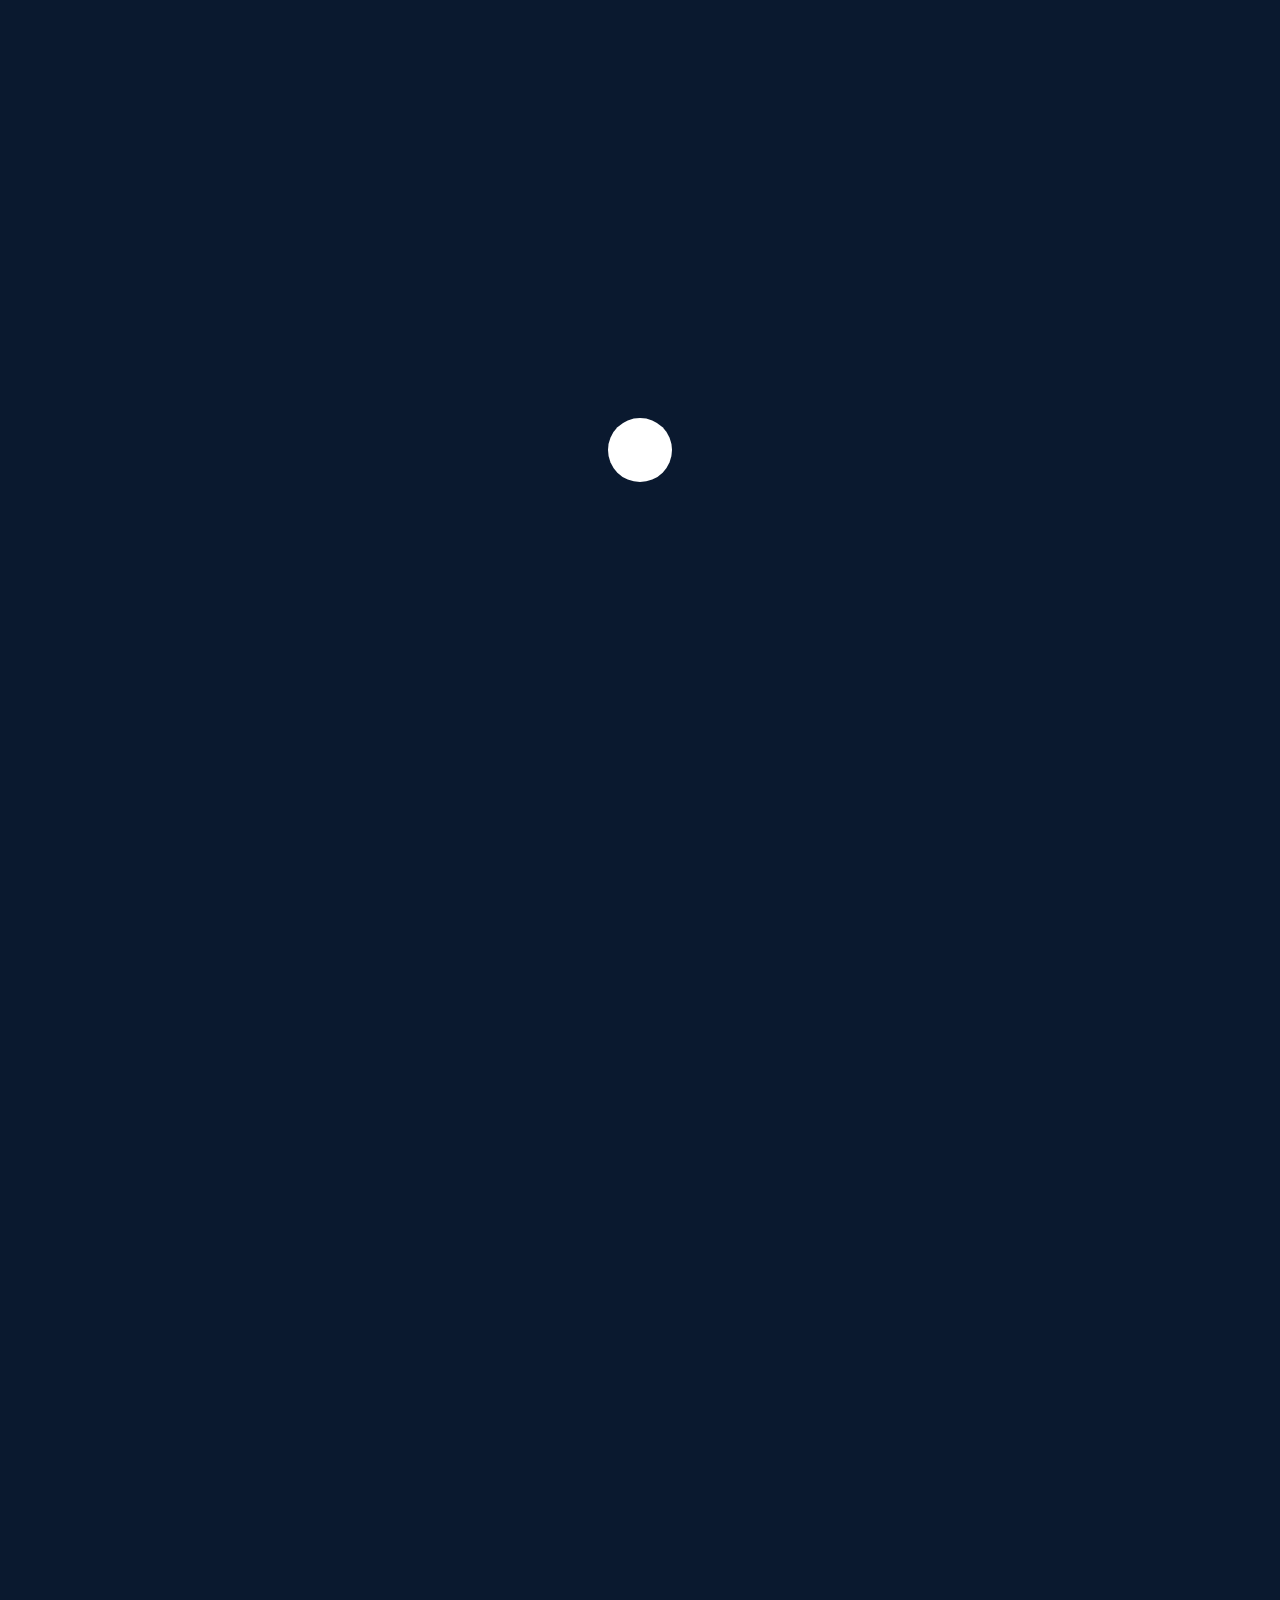
==== index.html @ 6cbd8636 "Update index.html" ====
<!DOCTYPE html>
<html class="no-js ss-preload" lang="en">
<head>

    <!--- basic page needs
    ================================================== -->
    <meta charset="utf-8">
    <title>Samuel Kalongo Portfolio</title>
    <meta name="description" content="">
    <meta name="author" content="">

    <!-- mobile specific metas
    ================================================== -->
    <meta name="viewport" content="width=device-width, initial-scale=1">

    <!-- CSS
    ================================================== -->
    <link rel="stylesheet" href="css/vendor.css">
    <link rel="stylesheet" href="css/styles.css">

    <!-- favicons
    ================================================== -->
    <link rel="apple-touch-icon" sizes="180x180" href="apple-touch-icon.png">
    <link rel="icon" type="image/png" sizes="32x32" href="favicon-32x32.png">
    <link rel="icon" type="image/png" sizes="16x16" href="favicon-16x16.png">
    <link rel="manifest" href="site.webmanifest">

</head>

<body id="top">


    <!-- # preloader
    ================================================== -->
    <div id="preloader">
        <div id="loader">
        </div>
    </div>


    <!-- # page wrap
    ================================================== -->
    <div class="s-pagewrap">

        <div class="circles">
            <span></span>
            <span></span>
            <span></span>
            <span></span>
            <span></span>
        </div>


        <!-- ## site header 
        ================================================== -->
        <header class="s-header">

            <div class="header-mobile">
                <span class="mobile-home-link"><a href="index.html">Samuel.K</a></span>
                <a class="mobile-menu-toggle" href="#0"><span>Menu</span></a>
            </div>

            <div class="row wide main-nav-wrap">
                <nav class="column lg-12 main-nav">
                    <ul>
                        <li><a href="index.html" class="home-link">Samuel.K</a></li>
                        <li class="current"><a href="#intro" class="smoothscroll">Intro</a></li>
                        <li><a href="#about" class="smoothscroll">About</a></li>
                        <li><a href="#works" class="smoothscroll">Projects</a></li>
                        <li><a href="#contact" class="smoothscroll">Conatct Me</a></li>
                    </ul>
                </nav>
            </div>

        </header> <!-- end s-header -->


        <!-- ## main content
        ==================================================- -->
        <main class="s-content">


            <!-- ### intro
            ================================================== -->
            <section id="intro" class="s-intro target-section">

                <div class="row intro-content wide">

                    <div class="column">
                        <div class="text-pretitle with-line">
                            Hello World
                        </div>

                        <h1 class="text-huge-title">
                            I am Samuel, <br>
                            a UI/UX designer <br>
                            & frontend <br> 
                            developer based <br>
                            in South Africa.
                        </h1>
                    </div>

                    <ul class="intro-social">
                        <li><a href="https://www.linkedin.com/in/samuel-kalongo-777623247/">Linkedin</a></li>
                        <li><a href="https://x.com/Wegendare">Twitter</a></li>
                        <li><a href="https://www.instagram.com/ssaint_llegend_/#">Instagram</a></li>
                        <li><a href="https://github.com/Sammy-Kaye">Github</a></li>
                    </ul>

                </div> <!-- end intro content -->

                <a href="#about" class="intro-scrolldown smoothscroll">
                    <svg width="24" height="24" viewBox="0 0 24 24" xmlns="http://www.w3.org/2000/svg" fill-rule="evenodd" clip-rule="evenodd"><path d="M11 21.883l-6.235-7.527-.765.644 7.521 9 7.479-9-.764-.645-6.236 7.529v-21.884h-1v21.883z"/></svg>
                </a>

            </section> <!-- end s-intro -->


            <!-- ### about
            ================================================== -->
            <section id="about" class="s-about target-section">


                <div class="row about-info wide" data-animate-block>

                    <div class="column lg-6 md-12 about-info__pic-block">
                        <img src="images/about-photo.jpg" 
                             srcset="images/about-photo.jpg 1x, images/about-photo@2x.jpg 2x" alt="" class="about-info__pic" data-animate-el>
                    </div>

                    <div class="column lg-6 md-12">
                        <div class="about-info__text" >

                            <h2 class="text-pretitle with-line" data-animate-el>
                                About Me
                            </h2>
                            <p class="attention-getter" data-animate-el>
                                Hi, I'm Samuel Kalongo, a passionate front-end web developer with a strong foundation in UI/UX design. I specialize in crafting clean, responsive, and visually engaging websites that deliver exceptional user experiences.
                                My journey in tech began with a deep curiosity about how users interact with digital platforms. This led me to study UI/UX design, where I honed my skills in user research and prototyping. Over the years, I've developed 
                                expertise in HTML, CSS, and JavaScript, enabling me to seamlessly translate designs into functional, interactive web experiences.

                            </p>
                            <a href="Samuel Kalongo CV.pdf" class="btn btn--medium u-fullwidth" download="Samuel Kalongo CV.pdf">Download CV</a>


                        </div>
                    </div>
                </div> <!-- about-info -->


                <div class="row about-expertise" data-animate-block>
                    <div class="column lg-12">

                        <h2 class="text-pretitle" data-animate-el>Expertise</h2>

                        <ul class="skills-list h1" data-animate-el>
                            <li>Frontend Web Development</li>
                            <li>UI/UX Design</li>
                            <li>E-Commerce</li>
                            <li>Prototyping</li>
                            <li>Problem-Solving</li>
                        </ul>
                        <p>I specialize in front-end development, crafting responsive and dynamic web interfaces using HTML, CSS and JavaScript. My UI/UX design expertise enables me to create intuitive user experiences through wireframing, prototyping, and usability testing.
                           My technical proficiencies extend to WordPress, API integration, and various front-end libraries, ensuring optimal site performance. I've developed comprehensive e-commerce solutions featuring product filtering, shopping carts, and secure checkout systems, while leveraging digital marketing strategies to enhance user engagement.
                           With strong problem-solving skills, I thrive in collaborative environments, working effectively with designers, developers, and stakeholders to transform concepts into exceptional digital experiences.</p>

                    </div>
                </div> <!-- end about-expertise -->


                <div class="row about-timelines" data-animate-block>

                    <div class="column lg-6 tab-12">

                        <h2 class="text-pretitle" data-animate-el>
                            Education
                        </h2>

                        <div class="timeline" data-animate-el>

                            <div class="timeline__block">
                                <div class="timeline__bullet"></div>
                                <div class="timeline__header">
                                    <h4 class="timeline__title">FET Certificate: Systems Development
                                        SAQA ID: 78965 NQF Level 4</h3>
                                    <h5 class="timeline__meta">CTU Training Solutions</h5>
                                    <p class="timeline__timeframe">July 2022 - June 2023 </p>
                                </div>
                                <div class="timeline__desc">
                                    <p>Provides foundational knowledge in software development, including programming, database management, and system analysis. Equips learners with essential skills for building and maintaining IT systems.</p>
                                </div>
                            </div>
    
                            <div class="timeline__block">
                                <div class="timeline__bullet"></div>
                                <div class="timeline__header">
                                    <h4 class="timeline__title">National Certificate: IT Systems Development
                                        SAQA ID 48872, NQF 5</h4>
                                    <h5 class="timeline__meta">CTU Training Solutions</h5>
                                    <p class="timeline__timeframe">January 2024 - December 2024</p>
                                </div>
                                <div class="timeline__desc">
                                    <p>Covers advanced concepts in software development, including programming, database design, system analysis, and application development. Prepares learners for professional roles in IT system design and implementation.</p>
                                </div>
                            </div>
    
                        </div> <!-- end timeline -->

                    </div> <!-- end column -->

                    <div class="column lg-6 tab-12">

                        

                        <div class="timeline" data-animate-el>

                            <div class="timeline__block">
                                <div class="timeline__bullet"></div>
                                <div class="timeline__header">
                                    <h4 class="timeline__title">Meta Certified Digital Marketing Associate</h3>
                                    <h5 class="timeline__meta">Meta</h5>
                                    <p class="timeline__timeframe">November 2024</p>
                                </div>
                                <div class="timeline__desc">
                                    <p>Demonstrates proficiency in core digital marketing concepts, including ad creation, campaign management, audience targeting, and performance analytics within Meta’s advertising ecosystem.</p>
                                </div>
                            </div>
    
                            <div class="timeline__block">
                                <div class="timeline__bullet"></div>
                                <div class="timeline__header">
                                    <h4 class="timeline__title">The Complete Full-Stack Web Development Bootcamp</h4>
                                    <h5 class="timeline__meta">Udemy</h5>
                                    <p class="timeline__timeframe">2025-Present</p>
                                </div>
                                <div class="timeline__desc">
                                    <p>Covers front-end and back-end development, including HTML, CSS, JavaScript, Node.js, React, MongoDB, and APIs. Focuses on building dynamic, responsive web applications with real-world projects.</p>
                                </div>
                            </div>
    
                        </div> <!-- end timeline -->
                        
                    </div> <!-- end column -->


                </div> <!-- end about-timelines -->

            </section> <!-- end s-about -->

            <!-- ### SkillSet
             ==================================================-->
             <section class="s-skillset" id="skillset">
                <div class="container">
                    <div class="row">
                        <div class="column lg-12 tab-12">
                            <h2 class="s-skillset__title">Skill Sets</h2>
                            <p class="s-skillset__description">A list of skills I have acquired
                            <ul class="skill-bars">
                                <li>
                                <div class="progress percent90"><span>90%</span></div>
                                <strong>HTML</strong>
                                </li>
                                <li>
                                <div class="progress percent85"><span>85%</span></div>
                                <strong>CSS</strong>
                                </li>
                                <li>
                                <div class="progress percent70"><span>70%</span></div>
                                <strong>Javascript</strong>
                                </li>
                                <li>
                                <div class="progress percent70"><span>70%</span></div>
                                <strong>PHP</strong>
                                </li>
                                <li>
                                <div class="progress percent65"><span>65%</span></div>
                                <strong>Figma</strong>
                                </li>
                                
                            </ul>

                        </div>
                    </div>
                </div>
             </section>


            <!-- ### works
            ================================================== -->
            <section id="works" class="s-works target-section">


                <div class="row works-portfolio">

                    <div class="column lg-12" data-animate-block>

                        <h2 class="text-pretitle" data-animate-el>
                            Recent Works
                        </h2>
                        <p class="h1" data-animate-el>
                            Here are some of my projects I have done. Feel free to check them out.
                        </p>
    
                        <ul class="folio-list row block-lg-one-half block-stack-on-1000">

                            <li class="folio-list__item column" data-animate-el>
                                <a class="folio-list__item-link" href="#modal-01">
                                    <div class="folio-list__item-pic">
                                        <img src="images/portfolio/Heckers.jpg"
                                             srcset="images/portfolio/Heckers.jpg, images/portfolio/Heckers@2x.jpg"  alt="">
                                    </div>
                                    
                                    <div class="folio-list__item-text">
                                        <div class="folio-list__item-cat">
                                            Simple E-commerce website
                                        </div>
                                        <div class="folio-list__item-title">
                                            Heckers Garden.
                                        </div>
                                    </div>
                                </a>
                                <a class="folio-list__proj-link" href="#" title="project link">
                                    <svg width="15" height="15" viewBox="0 0 15 15" fill="none" xmlns="http://www.w3.org/2000/svg"><path d="M8.14645 3.14645C8.34171 2.95118 8.65829 2.95118 8.85355 3.14645L12.8536 7.14645C13.0488 7.34171 13.0488 7.65829 12.8536 7.85355L8.85355 11.8536C8.65829 12.0488 8.34171 12.0488 8.14645 11.8536C7.95118 11.6583 7.95118 11.3417 8.14645 11.1464L11.2929 8H2.5C2.22386 8 2 7.77614 2 7.5C2 7.22386 2.22386 7 2.5 7H11.2929L8.14645 3.85355C7.95118 3.65829 7.95118 3.34171 8.14645 3.14645Z" fill="currentColor" fill-rule="evenodd" clip-rule="evenodd"></path></svg>
                                </a>
                            </li> <!--end folio-list__item -->

                            <li class="folio-list__item column" data-animate-el>
                                <a class="folio-list__item-link" href="#modal-02">
                                    <div class="folio-list__item-pic">
                                        <img src="images/portfolio/Diablo.jpg" 
                                             srcset="images/portfolio/Diablo.jpg 1x, images/portfolio/Diablo.jpg" alt="">
                                    </div>
                                    
                                    <div class="folio-list__item-text">
                                        <div class="folio-list__item-cat">
                                            Custom Theme Static Website
                                        </div>
                                        <div class="folio-list__item-title">
                                            Diablo IV
                                        </div>
                                    </div>
                                </a>
                                <a class="folio-list__proj-link" href="#" title="project link">
                                    <svg width="15" height="15" viewBox="0 0 15 15" fill="none" xmlns="http://www.w3.org/2000/svg"><path d="M8.14645 3.14645C8.34171 2.95118 8.65829 2.95118 8.85355 3.14645L12.8536 7.14645C13.0488 7.34171 13.0488 7.65829 12.8536 7.85355L8.85355 11.8536C8.65829 12.0488 8.34171 12.0488 8.14645 11.8536C7.95118 11.6583 7.95118 11.3417 8.14645 11.1464L11.2929 8H2.5C2.22386 8 2 7.77614 2 7.5C2 7.22386 2.22386 7 2.5 7H11.2929L8.14645 3.85355C7.95118 3.65829 7.95118 3.34171 8.14645 3.14645Z" fill="currentColor" fill-rule="evenodd" clip-rule="evenodd"></path></svg>
                                </a>
                            </li> <!--end folio-list__item -->

                            <li class="folio-list__item column" data-animate-el>
                                <a class="folio-list__item-link" href="#modal-03">
                                    <div class="folio-list__item-pic">
                                        <img src="images/portfolio/weather.jpg" 
                                             srcset="images/portfolio/weather.jpg 1x, images/portfolio/weather@2x.jpg 2x" alt="">
                                    </div>
                                    
                                    <div class="folio-list__item-text">
                                        <div class="folio-list__item-cat">
                                            Weather Website
                                        </div>
                                        <div class="folio-list__item-title">
                                            WeatherVista.
                                        </div>
                                    </div>
                                </a>
                                <a class="folio-list__proj-link" href="#" title="project link">
                                    <svg width="15" height="15" viewBox="0 0 15 15" fill="none" xmlns="http://www.w3.org/2000/svg"><path d="M8.14645 3.14645C8.34171 2.95118 8.65829 2.95118 8.85355 3.14645L12.8536 7.14645C13.0488 7.34171 13.0488 7.65829 12.8536 7.85355L8.85355 11.8536C8.65829 12.0488 8.34171 12.0488 8.14645 11.8536C7.95118 11.6583 7.95118 11.3417 8.14645 11.1464L11.2929 8H2.5C2.22386 8 2 7.77614 2 7.5C2 7.22386 2.22386 7 2.5 7H11.2929L8.14645 3.85355C7.95118 3.65829 7.95118 3.34171 8.14645 3.14645Z" fill="currentColor" fill-rule="evenodd" clip-rule="evenodd"></path></svg>
                                </a>
                            </li> <!--end folio-list__item -->

                            <li class="folio-list__item column" data-animate-el>
                                <a class="folio-list__item-link" href="#modal-04">
                                    <div class="folio-list__item-pic">
                                        <img src="images/portfolio/2048.jpg"
                                             srcset="images/portfolio/2048.jpg 1x, images/portfolio/2048@2x.jpg 2x" alt="">
                                    </div>
                                    
                                    <div class="folio-list__item-text">
                                        <div class="folio-list__item-cat">
                                            2048 game website
                                        </div>
                                        <div class="folio-list__item-title">
                                            2048 Game 
                                        </div>
                                    </div>
                                </a>
                                <a class="folio-list__proj-link" href="#" title="project link">
                                    <svg width="15" height="15" viewBox="0 0 15 15" fill="none" xmlns="http://www.w3.org/2000/svg"><path d="M8.14645 3.14645C8.34171 2.95118 8.65829 2.95118 8.85355 3.14645L12.8536 7.14645C13.0488 7.34171 13.0488 7.65829 12.8536 7.85355L8.85355 11.8536C8.65829 12.0488 8.34171 12.0488 8.14645 11.8536C7.95118 11.6583 7.95118 11.3417 8.14645 11.1464L11.2929 8H2.5C2.22386 8 2 7.77614 2 7.5C2 7.22386 2.22386 7 2.5 7H11.2929L8.14645 3.85355C7.95118 3.65829 7.95118 3.34171 8.14645 3.14645Z" fill="currentColor" fill-rule="evenodd" clip-rule="evenodd"></path></svg>
                                </a>
                            </li> <!--end folio-list__item -->

                            <li class="folio-list__item column" data-animate-el>
                                <a class="folio-list__item-link" href="#modal-05">
                                    <div class="folio-list__item-pic">
                                        <img src= "images/portfolio/underconstruction.png"
                                             srcset="images/portfolio/underconstruction.png 1x, images/portfolio/underconstruction@2x.png 2x" alt="">
                                    </div>
                                    
                                    <div class="folio-list__item-text">
                                        <div class="folio-list__item-cat">
                                            Project Under Construction
                                        </div>
                                        <div class="folio-list__item-title">
                                            Coming Soon.
                                        </div>
                                    </div>
                                </a>
                                <a class="folio-list__proj-link" href="#" title="project link">
                                    <svg width="15" height="15" viewBox="0 0 15 15" fill="none" xmlns="http://www.w3.org/2000/svg"><path d="M8.14645 3.14645C8.34171 2.95118 8.65829 2.95118 8.85355 3.14645L12.8536 7.14645C13.0488 7.34171 13.0488 7.65829 12.8536 7.85355L8.85355 11.8536C8.65829 12.0488 8.34171 12.0488 8.14645 11.8536C7.95118 11.6583 7.95118 11.3417 8.14645 11.1464L11.2929 8H2.5C2.22386 8 2 7.77614 2 7.5C2 7.22386 2.22386 7 2.5 7H11.2929L8.14645 3.85355C7.95118 3.65829 7.95118 3.34171 8.14645 3.14645Z" fill="currentColor" fill-rule="evenodd" clip-rule="evenodd"></path></svg>
                                </a>
                            </li> <!--end folio-list__item -->

                            <li class="folio-list__item column" data-animate-el>
                                <a class="folio-list__item-link" href="#modal-06">
                                    <div class="folio-list__item-pic">
                                        <img src="images/portfolio/underconstruction.png" 
                                             srcset="images/portfolio/underconstruction.png 1x, images/portfolio/underconstruction@2x.png 2x" alt="">
                                    </div>
                                    
                                    <div class="folio-list__item-text">
                                        <div class="folio-list__item-cat">
                                            Project Under Construction
                                        </div>
                                        <div class="folio-list__item-title">
                                            Coming Soon.
                                        </div>
                                    </div>
                                </a>
                                <a class="folio-list__proj-link" href="#" title="project link">
                                    <svg width="15" height="15" viewBox="0 0 15 15" fill="none" xmlns="http://www.w3.org/2000/svg"><path d="M8.14645 3.14645C8.34171 2.95118 8.65829 2.95118 8.85355 3.14645L12.8536 7.14645C13.0488 7.34171 13.0488 7.65829 12.8536 7.85355L8.85355 11.8536C8.65829 12.0488 8.34171 12.0488 8.14645 11.8536C7.95118 11.6583 7.95118 11.3417 8.14645 11.1464L11.2929 8H2.5C2.22386 8 2 7.77614 2 7.5C2 7.22386 2.22386 7 2.5 7H11.2929L8.14645 3.85355C7.95118 3.65829 7.95118 3.34171 8.14645 3.14645Z" fill="currentColor" fill-rule="evenodd" clip-rule="evenodd"></path></svg>
                                </a>
                            </li> <!--end folio-list__item -->

                        </ul> <!-- end folio-list -->

                    </div> <!-- end column -->


                    <!-- Modal popups
                    -------------------------------------------- -->
                    <div id="modal-01" hidden>
                        <div class="modal-popup">
                            <img src="images/portfolio/Heckers.jpg" alt="">
                
                            <div class="modal-popup__desc">
                                <h5>E-commerce Website (Work in Progess...)</h5>
                                <p>Built e-commerce websites using PHP and sql, customizing themes to meet client requirements. Implemented product filtering, search function, shopping cart functionality, and payment processing.</p>
                                <ul class="modal-popup__cat">
                                <li>PHP, HTML, CSS, JavaScript, SQL, Responsive Design</li>
                                </ul>
                            </div>

                            <a href="http://demolive.wuaze.com/index.php?i=1" class="modal-popup__details">Project link</a>              
                        </div>
                    </div> <!-- end modal -->

                    <div id="modal-02" hidden>
                        <div class="modal-popup">
                            <img src="images/portfolio/Diablo.jpg" alt="">
                
                            <div class="modal-popup__desc">
                                <h5>Custom Theme Static Website</h5>
                                <p>Designed and developed custom themed static site based on Diablo VI with responsive layouts, optimized for performance and SEO best practices.</p>
                                <ul class="modal-popup__cat">
                                    <li>PHP, HTML, CSS, JavaScript, Responsive Design</li>
                                </ul>
                            </div>
                
                            <a href="https://sammy-kaye.github.io/DiabloStyle.io/" class="modal-popup__details">Project link</a>
                        </div>
                    </div> <!-- end modal -->

                    <div id="modal-03" hidden>
                        <div class="modal-popup">
                            <img src="images/portfolio/gallery/weather.jpg" alt="">
                
                            <div class="modal-popup__desc">
                                <h5>WeatherVista</h5>
                                <p>A weather website that displays current weather conditions and forecasts using OpenWeatherMap API.</p>
                                <ul class="modal-popup__cat">
                                    <li>HTML, CSS, JavaScript, API Calls, Responsive Design</li>
                                </ul>
                            </div>
                
                            <a href="https://sammy-kaye.github.io/WeatherVista.io/" class="modal-popup__details">Project link</a>
                        </div>
                    </div> <!-- end modal -->

                    <div id="modal-04" hidden>
                        <div class="modal-popup">
                            <img src="images/portfolio/2048.png" alt="">
                
                            <div class="modal-popup__desc">
                                <h5>2048 Game</h5>
                                <p>Developed a 2048 game using HTML, CSS, and JavaScript, PHP and SQL for score keeping and game logic.</p>
                                <ul class="modal-popup__cat">
                                    <li>HTML, CSS, JavaScript, PHP, SQL</li>
                                </ul>
                            </div>
                
                            <a href="http://www.2048-game.infinityfreeapp.com/index.php" class="modal-popup__details">Project link</a>
                        </div>
                    </div> <!-- end modal -->

                    <div id="modal-05" hidden>
                        <div class="modal-popup">

                            <img src="images/portfolio/underconstruction.png" alt="">
                
                            <div class="modal-popup__desc">
                                <h5>Project Under Construction</h5>
                                <p>Project is currently under construction and will be available soon.</p>
                                <ul class="modal-popup__cat">
                                    <li>Illustration</li>
                                </ul>
                            </div>
                
                            <a href="#" class="modal-popup__details">Project link</a>
                        </div>
                    </div> <!-- end modal -->

                    <div id="modal-06" hidden>
                        <div class="modal-popup">
                            <img src="images/portfolio/underconstruction.png" alt="">
                
                            <div class="modal-popup__desc">
                                <h5>Project Under Construction</h5>
                                <p>Project is currently under construction and will be available soon.</p>
                                <ul class="modal-popup__cat">
                                    <li>Branding</li>
                                    <li>Product Design</li>
                                </ul>
                            </div>
                
                            <a href="#" class="modal-popup__details">Project link</a>
                        </div>
                    </div> <!-- end modal -->

                </div> <!-- end works-portfolio -->


                <div class="row testimonials">
                    <div class="column lg-12" data-animate-block>
        
                        <div class="swiper-container testimonial-slider" data-animate-el>
        
                            <div class="swiper-wrapper">

                                <div class="testimonial-slider__slide swiper-slide">
                                    <div class="testimonial-slider__author">
                                        <img src="images/avatars/user-02.jpg" alt="Author image" class="testimonial-slider__avatar">
                                        <cite class="testimonial-slider__cite">
                                            <strong>Frank Chimero</strong>
                                            <span>Designer</span>
                                        </cite>
                                    </div>
                                    <p>
                                        "People ignore design that ignores people."
                                    </p>
                                </div> <!-- end testimonial-slider__slide -->
                
                                <div class="testimonial-slider__slide swiper-slide">
                                    <div class="testimonial-slider__author">
                                        <img src="images/avatars/user-03.jpg" alt="Author image" class="testimonial-slider__avatar">
                                        <cite class="testimonial-slider__cite">
                                            <strong>Dr. Christopher Dayagdag</strong>
                                            <span>CEO of Marketlink Web Solutions</span>
                                        </cite>
                                    </div>
                                    <p>
                                        "To become successful online, you only need to remember the following : Good Heart + Passion + Web Design + SEO + Digital Marketing + Dedication + Positiveness + Patience = Success"
                                    </p>
                                </div> <!-- end testimonial-slider__slide -->
                
                                <div class="testimonial-slider__slide swiper-slide">
                                    <div class="testimonial-slider__author">
                                        <img src="images/avatars/user-01.jpg" alt="Author image" class="testimonial-slider__avatar">
                                        <cite class="testimonial-slider__cite">
                                            <strong>Marc Andreessen</strong>
                                            <span>General partner of Andreessen Horowitz
                                            </span>
                                        </cite>
                                    </div>
                                    <p>
                                        "People tend to think of the web as a way to get information or perhaps as a place to carry out ecommerce. But really, the web is about accessing applications. Think of each website as an application, and every single click, every single interaction with that site, is an opportunity to be on the very latest version of that application."
                                    </p>
                                </div> <!-- end testimonial-slider__slide -->
        
                                <div class="testimonial-slider__slide swiper-slide">
                                    <div class="testimonial-slider__author">
                                        <img src="images/avatars/user-06.jpg" alt="Author image" class="testimonial-slider__avatar">
                                        <cite class="testimonial-slider__cite">
                                            <strong>Steve Krug</strong>
                                            <span>Usability/UX consultant Steve Krug</span>
                                        </cite>
                                    </div>
                                    <p>
                                        "If there’s one thing you learn by working on a lot of different Web sites, it’s that almost any design idea–no matter how appallingly bad–can be made usable in the right circumstances, with enough effort."
                                    </p>
                                </div> <!-- end testimonial-slider__slide -->
            
                            </div> <!-- end swiper-wrapper -->
        
                            <div class="swiper-pagination"></div>
        
                        </div> <!-- end swiper-container -->
        
                    </div> <!-- end column -->
                </div> <!-- end row testimonials -->

            </section> <!-- end s-works -->


            <!-- ### contact
            ================================================== -->
            <section id="contact" class="s-contact target-section">

                <div class="row contact-top">
                    <div class="column lg-12">
                        <h2 class="text-pretitle">
                            Get In Touch
                        </h2>

                        <p class="h1">
                            I love to hear from you.
                            Whether you have a question or just 
                            want to chat about design, tech feel free to massage me
                        </p>
                    </div>
                </div> <!-- end contact-top -->

                <div class="row contact-bottom">
                    <div class="column lg-3 md-5 tab-6 stack-on-550 contact-block">
                        <h3 class="text-pretitle">Reach me at</h3>
                        <p class="contact-links">
                            <a href="mailto:samuelkaye92@gmail.com" class="mailtoui">samuelkaye92@gmail.com</a> <br>
                            <a href="tel:+27760486293">+27 76 048 6293</a>
                        </p>
                    </div>
                    <div class="column lg-4 md-5 tab-6 stack-on-550 contact-block">
                        <h3 class="text-pretitle">Social</h3>
                        <ul class="contact-social">
                            <li><a href="https://github.com/Sammy-Kaye">Github</a></li>
                            <li><a href="https://www.linkedin.com/in/samuel-kalongo-777623247/">LinkedIn</a></li>
                            <li><a href="https://x.com/Wegendare">Twitter</a></li>
                            <li><a href="https://www.instagram.com/ssaint_llegend_/#">Instagram</a></li>
                        </ul>
                    </div>
                    <div class="column lg-4 md-12 contact-block">
                        <a href="mailto:samuelkaye92@gmail.com" class="mailtoui btn btn--medium u-fullwidth contact-btn">Say Hello.</a>
                    </div>
                </div> <!-- end contact-bottom -->

            </section> <!-- end contact -->

        </main> <!-- end s-content -->


        <!-- ## footer
        ================================================== -->
        <footer class="s-footer">

            <div class="row">
                <div class="column ss-copyright">
                    <span>© Copyright Samuel.Kalongo 2024</span> 
                
                </div>

                <div class="ss-go-top">
                    <a class="smoothscroll" title="Back to Top" href="#top">
                        <svg xmlns="http://www.w3.org/2000/svg" viewBox="0 0 24 24" fill-rule="evenodd" clip-rule="evenodd"><path d="M11 2.206l-6.235 7.528-.765-.645 7.521-9 7.479 9-.764.646-6.236-7.53v21.884h-1v-21.883z"/></svg>
                    </a>
                </div>
            </div>

        </footer> <!-- end s-footer -->

    </div> <!-- end -s-pagewrap -->


    <!-- Java Script
    ================================================== -->
    <script src="js/plugins.js"></script>
    <script src="js/main.js"></script>

</body>
</html>
---- css/vendor.css ----
code[class*="language-"],
pre[class*="language-"] {
    color           : #ccc;
    background      : none;
    font-family     : var(--font-mono);
    font-size       : calc(var(--text-size) * 0.9444);
    text-align      : left;
    white-space     : pre;
    word-spacing    : normal;
    word-break      : normal;
    word-wrap       : normal;
    line-height     : var(--vspace-1);
    -moz-tab-size   : 4;
    -o-tab-size     : 4;
    tab-size        : 4;
    -webkit-hyphens : none;
    -moz-hyphens    : none;
    -ms-hyphens     : none;
    hyphens         : none;
}

/* Code blocks */

pre[class*="language-"] {
    padding  : var(--vspace-0_5) 0 var(--vspace-1);
    margin   : 0;
    overflow : auto;
}

:not(pre)>code[class*="language-"],
pre[class*="language-"] {
    background : #2d2d2d;
}

/* Inline code */

:not(pre)>code[class*="language-"] {
    padding     : .1em;
    white-space : normal;
}

.token.comment,
.token.block-comment,
.token.prolog,
.token.doctype,
.token.cdata {
    color : #999;
}

.token.punctuation {
    color : #ccc;
}

.token.tag,
.token.attr-name,
.token.namespace,
.token.deleted {
    color : #e2777a;
}

.token.function-name {
    color : #6196cc;
}

.token.boolean,
.token.number,
.token.function {
    color : #f08d49;
}

.token.property,
.token.class-name,
.token.constant,
.token.symbol {
    color : #f8c555;
}

.token.selector,
.token.important,
.token.atrule,
.token.keyword,
.token.builtin {
    color : #cc99cd;
}

.token.string,
.token.char,
.token.attr-value,
.token.regex,
.token.variable {
    color : #7ec699;
}

.token.operator,
.token.entity,
.token.url {
    color : #67cdcc;
}

.token.important,
.token.bold {
    font-weight : bold;
}

.token.italic {
    font-style : italic;
}

.token.entity {
    cursor : help;
}

.token.inserted {
    color : green;
}



/* ===================================================================
 * # Swiper 6.4.5
 *   Most modern mobile touch slider and framework with hardware accelerated transitions
 *   https://swiperjs.com
 *
 *   Copyright 2014-2020 Vladimir Kharlampidi
 *
 *   Released under the MIT License
 *
 *   Released on: December 18, 2020
 * ------------------------------------------------------------------- */

@font-face {
    font-family : "swiper-icons";
    src         : url("data:application/font-woff;charset=utf-8;base64, [base64]//wADZ2x5ZgAAAywAAADMAAAD2MHtryVoZWFkAAABbAAAADAAAAA2E2+eoWhoZWEAAAGcAAAAHwAAACQC9gDzaG10eAAAAigAAAAZAAAArgJkABFsb2NhAAAC0AAAAFoAAABaFQAUGG1heHAAAAG8AAAAHwAAACAAcABAbmFtZQAAA/gAAAE5AAACXvFdBwlwb3N0AAAFNAAAAGIAAACE5s74hXjaY2BkYGAAYpf5Hu/j+W2+MnAzMYDAzaX6QjD6/4//Bxj5GA8AuRwMYGkAPywL13jaY2BkYGA88P8Agx4j+/8fQDYfA1AEBWgDAIB2BOoAeNpjYGRgYNBh4GdgYgABEMnIABJzYNADCQAACWgAsQB42mNgYfzCOIGBlYGB0YcxjYGBwR1Kf2WQZGhhYGBiYGVmgAFGBiQQkOaawtDAoMBQxXjg/wEGPcYDDA4wNUA2CCgwsAAAO4EL6gAAeNpj2M0gyAACqxgGNWBkZ2D4/wMA+xkDdgAAAHjaY2BgYGaAYBkGRgYQiAHyGMF8FgYHIM3DwMHABGQrMOgyWDLEM1T9/w8UBfEMgLzE////P/5//f/V/xv+r4eaAAeMbAxwIUYmIMHEgKYAYjUcsDAwsLKxc3BycfPw8jEQA/[base64]/uznmfPFBNODM2K7MTQ45YEAZqGP81AmGGcF3iPqOop0r1SPTaTbVkfUe4HXj97wYE+yNwWYxwWu4v1ugWHgo3S1XdZEVqWM7ET0cfnLGxWfkgR42o2PvWrDMBSFj/IHLaF0zKjRgdiVMwScNRAoWUoH78Y2icB/yIY09An6AH2Bdu/UB+yxopYshQiEvnvu0dURgDt8QeC8PDw7Fpji3fEA4z/PEJ6YOB5hKh4dj3EvXhxPqH/SKUY3rJ7srZ4FZnh1PMAtPhwP6fl2PMJMPDgeQ4rY8YT6Gzao0eAEA409DuggmTnFnOcSCiEiLMgxCiTI6Cq5DZUd3Qmp10vO0LaLTd2cjN4fOumlc7lUYbSQcZFkutRG7g6JKZKy0RmdLY680CDnEJ+UMkpFFe1RN7nxdVpXrC4aTtnaurOnYercZg2YVmLN/d/gczfEimrE/fs/bOuq29Zmn8tloORaXgZgGa78yO9/cnXm2BpaGvq25Dv9S4E9+5SIc9PqupJKhYFSSl47+Qcr1mYNAAAAeNptw0cKwkAAAMDZJA8Q7OUJvkLsPfZ6zFVERPy8qHh2YER+3i/BP83vIBLLySsoKimrqKqpa2hp6+jq6RsYGhmbmJqZSy0sraxtbO3sHRydnEMU4uR6yx7JJXveP7WrDycAAAAAAAH//wACeNpjYGRgYOABYhkgZgJCZgZNBkYGLQZtIJsFLMYAAAw3ALgAeNolizEKgDAQBCchRbC2sFER0YD6qVQiBCv/H9ezGI6Z5XBAw8CBK/m5iQQVauVbXLnOrMZv2oLdKFa8Pjuru2hJzGabmOSLzNMzvutpB3N42mNgZGBg4GKQYzBhYMxJLMlj4GBgAYow/P/PAJJhLM6sSoWKfWCAAwDAjgbRAAB42mNgYGBkAIIbCZo5IPrmUn0hGA0AO8EFTQAA") format("woff");
    font-weight : 400;
    font-style  : normal;
}

:root {
    --swiper-theme-color : #007aff;
}

.swiper-container {
    margin-left  : auto;
    margin-right : auto;
    position     : relative;
    overflow     : hidden;
    list-style   : none;
    padding      : 0;
    /* Fix of Webkit flickering */
    z-index      : 1;
}

.swiper-container-vertical>.swiper-wrapper {
    flex-direction : column;
}

.swiper-wrapper {
    position            : relative;
    width               : 100%;
    height              : 100%;
    z-index             : 1;
    display             : flex;
    transition-property : transform;
    box-sizing          : content-box;
}

.swiper-container-android .swiper-slide,
.swiper-wrapper {
    transform : translate3d(0px, 0, 0);
}

.swiper-container-multirow>.swiper-wrapper {
    flex-wrap : wrap;
}

.swiper-container-multirow-column>.swiper-wrapper {
    flex-wrap      : wrap;
    flex-direction : column;
}

.swiper-container-free-mode>.swiper-wrapper {
    transition-timing-function : ease-out;
    margin                     : 0 auto;
}

.swiper-slide {
    flex-shrink         : 0;
    width               : 100%;
    height              : 100%;
    position            : relative;
    transition-property : transform;
}

.swiper-slide-invisible-blank {
    visibility : hidden;
}

/* Auto Height */

.swiper-container-autoheight,
.swiper-container-autoheight .swiper-slide {
    height : auto;
}

.swiper-container-autoheight .swiper-wrapper {
    align-items         : flex-start;
    transition-property : transform, height;
}

/* 3D Effects */

.swiper-container-3d {
    perspective : 1200px;
}

.swiper-container-3d .swiper-wrapper,
.swiper-container-3d .swiper-slide,
.swiper-container-3d .swiper-slide-shadow-left,
.swiper-container-3d .swiper-slide-shadow-right,
.swiper-container-3d .swiper-slide-shadow-top,
.swiper-container-3d .swiper-slide-shadow-bottom,
.swiper-container-3d .swiper-cube-shadow {
    transform-style : preserve-3d;
}

.swiper-container-3d .swiper-slide-shadow-left,
.swiper-container-3d .swiper-slide-shadow-right,
.swiper-container-3d .swiper-slide-shadow-top,
.swiper-container-3d .swiper-slide-shadow-bottom {
    position       : absolute;
    left           : 0;
    top            : 0;
    width          : 100%;
    height         : 100%;
    pointer-events : none;
    z-index        : 10;
}

.swiper-container-3d .swiper-slide-shadow-left {
    background-image : linear-gradient(to left, rgba(0, 0, 0, 0.5), rgba(0, 0, 0, 0));
}

.swiper-container-3d .swiper-slide-shadow-right {
    background-image : linear-gradient(to right, rgba(0, 0, 0, 0.5), rgba(0, 0, 0, 0));
}

.swiper-container-3d .swiper-slide-shadow-top {
    background-image : linear-gradient(to top, rgba(0, 0, 0, 0.5), rgba(0, 0, 0, 0));
}

.swiper-container-3d .swiper-slide-shadow-bottom {
    background-image : linear-gradient(to bottom, rgba(0, 0, 0, 0.5), rgba(0, 0, 0, 0));
}

/* CSS Mode */

.swiper-container-css-mode>.swiper-wrapper {
    overflow           : auto;
    scrollbar-width    : none;
    /* For Firefox */
    -ms-overflow-style : none;
    /* For Internet Explorer and Edge */
}

.swiper-container-css-mode>.swiper-wrapper::-webkit-scrollbar {
    display : none;
}

.swiper-container-css-mode>.swiper-wrapper>.swiper-slide {
    scroll-snap-align : start start;
}

.swiper-container-horizontal.swiper-container-css-mode>.swiper-wrapper {
    scroll-snap-type : x mandatory;
}

.swiper-container-vertical.swiper-container-css-mode>.swiper-wrapper {
    scroll-snap-type : y mandatory;
}

:root {
    --swiper-navigation-size   : 44px;
    /*
    --swiper-navigation-color  : var(--swiper-theme-color);
    */
}

.swiper-button-prev,
.swiper-button-next {
    position        : absolute;
    top             : 50%;
    width           : calc(var(--swiper-navigation-size) / 44 * 27);
    height          : var(--swiper-navigation-size);
    margin-top      : calc(-1 * var(--swiper-navigation-size) / 2);
    z-index         : 10;
    cursor          : pointer;
    display         : flex;
    align-items     : center;
    justify-content : center;
    color           : var(--swiper-navigation-color, var(--swiper-theme-color));
}

.swiper-button-prev.swiper-button-disabled,
.swiper-button-next.swiper-button-disabled {
    opacity        : 0.35;
    cursor         : auto;
    pointer-events : none;
}

.swiper-button-prev:after,
.swiper-button-next:after {
    font-family    : swiper-icons;
    font-size      : var(--swiper-navigation-size);
    text-transform : none !important;
    letter-spacing : 0;
    text-transform : none;
    font-variant   : initial;
    line-height    : 1;
}

.swiper-button-prev,
.swiper-container-rtl .swiper-button-next {
    left  : 10px;
    right : auto;
}

.swiper-button-prev:after,
.swiper-container-rtl .swiper-button-next:after {
    content : "prev";
}

.swiper-button-next,
.swiper-container-rtl .swiper-button-prev {
    right : 10px;
    left  : auto;
}

.swiper-button-next:after,
.swiper-container-rtl .swiper-button-prev:after {
    content : "next";
}

.swiper-button-prev.swiper-button-white,
.swiper-button-next.swiper-button-white {
    --swiper-navigation-color : #ffffff;
}

.swiper-button-prev.swiper-button-black,
.swiper-button-next.swiper-button-black {
    --swiper-navigation-color : #000000;
}

.swiper-button-lock {
    display : none;
}

:root {
    /*
    --swiper-pagination-color: var(--swiper-theme-color);
    */
}

.swiper-pagination {
    position   : absolute;
    text-align : center;
    transition : 300ms opacity;
    transform  : translate3d(0, 0, 0);
    z-index    : 10;
}

.swiper-pagination.swiper-pagination-hidden {
    opacity : 0;
}

/* Common Styles */

.swiper-pagination-fraction,
.swiper-pagination-custom,
.swiper-container-horizontal>.swiper-pagination-bullets {
    bottom : 10px;
    left   : 0;
    width  : 100%;
}

/* Bullets */

.swiper-pagination-bullets-dynamic {
    overflow  : hidden;
    font-size : 0;
}

.swiper-pagination-bullets-dynamic .swiper-pagination-bullet {
    transform : scale(0.33);
    position  : relative;
}

.swiper-pagination-bullets-dynamic .swiper-pagination-bullet-active {
    transform : scale(1);
}

.swiper-pagination-bullets-dynamic .swiper-pagination-bullet-active-main {
    transform : scale(1);
}

.swiper-pagination-bullets-dynamic .swiper-pagination-bullet-active-prev {
    transform : scale(0.66);
}

.swiper-pagination-bullets-dynamic .swiper-pagination-bullet-active-prev-prev {
    transform : scale(0.33);
}

.swiper-pagination-bullets-dynamic .swiper-pagination-bullet-active-next {
    transform : scale(0.66);
}

.swiper-pagination-bullets-dynamic .swiper-pagination-bullet-active-next-next {
    transform : scale(0.33);
}

.swiper-pagination-bullet {
    width         : 8px;
    height        : 8px;
    display       : inline-block;
    border-radius : 100%;
    background    : #000;
    opacity       : 0.2;
}

button.swiper-pagination-bullet {
    border             : none;
    margin             : 0;
    padding            : 0;
    box-shadow         : none;
    -webkit-appearance : none;
    -moz-appearance    : none;
    appearance         : none;
}

.swiper-pagination-clickable .swiper-pagination-bullet {
    cursor : pointer;
}

.swiper-pagination-bullet-active {
    opacity    : 1;
    background : var(--swiper-pagination-color, var(--swiper-theme-color));
}

.swiper-container-vertical>.swiper-pagination-bullets {
    right     : 10px;
    top       : 50%;
    transform : translate3d(0px, -50%, 0);
}

.swiper-container-vertical>.swiper-pagination-bullets .swiper-pagination-bullet {
    margin  : 6px 0;
    display : block;
}

.swiper-container-vertical>.swiper-pagination-bullets.swiper-pagination-bullets-dynamic {
    top       : 50%;
    transform : translateY(-50%);
    width     : 8px;
}

.swiper-container-vertical>.swiper-pagination-bullets.swiper-pagination-bullets-dynamic .swiper-pagination-bullet {
    display    : inline-block;
    transition : 200ms transform, 200ms top;
}

.swiper-container-horizontal>.swiper-pagination-bullets .swiper-pagination-bullet {
    margin : 0 4px;
}

.swiper-container-horizontal>.swiper-pagination-bullets.swiper-pagination-bullets-dynamic {
    left        : 50%;
    transform   : translateX(-50%);
    white-space : nowrap;
}

.swiper-container-horizontal>.swiper-pagination-bullets.swiper-pagination-bullets-dynamic .swiper-pagination-bullet {
    transition : 200ms transform, 200ms left;
}

.swiper-container-horizontal.swiper-container-rtl>.swiper-pagination-bullets-dynamic .swiper-pagination-bullet {
    transition : 200ms transform, 200ms right;
}

/* Progress */

.swiper-pagination-progressbar {
    background : rgba(0, 0, 0, 0.25);
    position   : absolute;
}

.swiper-pagination-progressbar .swiper-pagination-progressbar-fill {
    background       : var(--swiper-pagination-color, var(--swiper-theme-color));
    position         : absolute;
    left             : 0;
    top              : 0;
    width            : 100%;
    height           : 100%;
    transform        : scale(0);
    transform-origin : left top;
}

.swiper-container-rtl .swiper-pagination-progressbar .swiper-pagination-progressbar-fill {
    transform-origin : right top;
}

.swiper-container-horizontal>.swiper-pagination-progressbar,
.swiper-container-vertical>.swiper-pagination-progressbar.swiper-pagination-progressbar-opposite {
    width  : 100%;
    height : 4px;
    left   : 0;
    top    : 0;
}

.swiper-container-vertical>.swiper-pagination-progressbar,
.swiper-container-horizontal>.swiper-pagination-progressbar.swiper-pagination-progressbar-opposite {
    width  : 4px;
    height : 100%;
    left   : 0;
    top    : 0;
}

.swiper-pagination-white {
    --swiper-pagination-color : #ffffff;
}

.swiper-pagination-black {
    --swiper-pagination-color : #000000;
}

.swiper-pagination-lock {
    display : none;
}

/* Scrollbar */

.swiper-scrollbar {
    border-radius    : 10px;
    position         : relative;
    -ms-touch-action : none;
    background       : rgba(0, 0, 0, 0.1);
}

.swiper-container-horizontal>.swiper-scrollbar {
    position : absolute;
    left     : 1%;
    bottom   : 3px;
    z-index  : 50;
    height   : 5px;
    width    : 98%;
}

.swiper-container-vertical>.swiper-scrollbar {
    position : absolute;
    right    : 3px;
    top      : 1%;
    z-index  : 50;
    width    : 5px;
    height   : 98%;
}

.swiper-scrollbar-drag {
    height        : 100%;
    width         : 100%;
    position      : relative;
    background    : rgba(0, 0, 0, 0.5);
    border-radius : 10px;
    left          : 0;
    top           : 0;
}

.swiper-scrollbar-cursor-drag {
    cursor : move;
}

.swiper-scrollbar-lock {
    display : none;
}

.swiper-zoom-container {
    width           : 100%;
    height          : 100%;
    display         : flex;
    justify-content : center;
    align-items     : center;
    text-align      : center;
}

.swiper-zoom-container>img,
.swiper-zoom-container>svg,
.swiper-zoom-container>canvas {
    max-width  : 100%;
    max-height : 100%;
    object-fit : contain;
}

.swiper-slide-zoomed {
    cursor : move;
}

/* Preloader */

:root {
    /*
    --swiper-preloader-color: var(--swiper-theme-color);
    */
}

.swiper-lazy-preloader {
    width            : 42px;
    height           : 42px;
    position         : absolute;
    left             : 50%;
    top              : 50%;
    margin-left      : -21px;
    margin-top       : -21px;
    z-index          : 10;
    transform-origin : 50%;
    animation        : swiper-preloader-spin 1s infinite linear;
    box-sizing       : border-box;
    border           : 4px solid var(--swiper-preloader-color, var(--swiper-theme-color));
    border-radius    : 50%;
    border-top-color : transparent;
}

.swiper-lazy-preloader-white {
    --swiper-preloader-color : #fff;
}

.swiper-lazy-preloader-black {
    --swiper-preloader-color : #000;
}

@keyframes swiper-preloader-spin {
    100% {
        transform : rotate(360deg);
    }
}

/* a11y */

.swiper-container .swiper-notification {
    position       : absolute;
    left           : 0;
    top            : 0;
    pointer-events : none;
    opacity        : 0;
    z-index        : -1000;
}

.swiper-container-fade.swiper-container-free-mode .swiper-slide {
    transition-timing-function : ease-out;
}

.swiper-container-fade .swiper-slide {
    pointer-events      : none;
    transition-property : opacity;
}

.swiper-container-fade .swiper-slide .swiper-slide {
    pointer-events : none;
}

.swiper-container-fade .swiper-slide-active,
.swiper-container-fade .swiper-slide-active .swiper-slide-active {
    pointer-events : auto;
}

.swiper-container-cube {
    overflow : visible;
}

.swiper-container-cube .swiper-slide {
    pointer-events              : none;
    -webkit-backface-visibility : hidden;
    backface-visibility         : hidden;
    z-index                     : 1;
    visibility                  : hidden;
    transform-origin            : 0 0;
    width                       : 100%;
    height                      : 100%;
}

.swiper-container-cube .swiper-slide .swiper-slide {
    pointer-events : none;
}

.swiper-container-cube.swiper-container-rtl .swiper-slide {
    transform-origin : 100% 0;
}

.swiper-container-cube .swiper-slide-active,
.swiper-container-cube .swiper-slide-active .swiper-slide-active {
    pointer-events : auto;
}

.swiper-container-cube .swiper-slide-active,
.swiper-container-cube .swiper-slide-next,
.swiper-container-cube .swiper-slide-prev,
.swiper-container-cube .swiper-slide-next+.swiper-slide {
    pointer-events : auto;
    visibility     : visible;
}

.swiper-container-cube .swiper-slide-shadow-top,
.swiper-container-cube .swiper-slide-shadow-bottom,
.swiper-container-cube .swiper-slide-shadow-left,
.swiper-container-cube .swiper-slide-shadow-right {
    z-index                     : 0;
    -webkit-backface-visibility : hidden;
    backface-visibility         : hidden;
}

.swiper-container-cube .swiper-cube-shadow {
    position       : absolute;
    left           : 0;
    bottom         : 0px;
    width          : 100%;
    height         : 100%;
    background     : #000;
    opacity        : 0.6;
    -webkit-filter : blur(50px);
    filter         : blur(50px);
    z-index        : 0;
}

.swiper-container-flip {
    overflow : visible;
}

.swiper-container-flip .swiper-slide {
    pointer-events              : none;
    -webkit-backface-visibility : hidden;
    backface-visibility         : hidden;
    z-index                     : 1;
}

.swiper-container-flip .swiper-slide .swiper-slide {
    pointer-events : none;
}

.swiper-container-flip .swiper-slide-active,
.swiper-container-flip .swiper-slide-active .swiper-slide-active {
    pointer-events : auto;
}

.swiper-container-flip .swiper-slide-shadow-top,
.swiper-container-flip .swiper-slide-shadow-bottom,
.swiper-container-flip .swiper-slide-shadow-left,
.swiper-container-flip .swiper-slide-shadow-right {
    z-index                     : 0;
    -webkit-backface-visibility : hidden;
    backface-visibility         : hidden;
}



/* ===================================================================
 * # Basiclightbox
 *
 *
 * ------------------------------------------------------------------- */

.basicLightbox {
    position        : fixed;
    display         : flex;
    justify-content : center;
    align-items     : center;
    top             : 0;
    left            : 0;
    width           : 100%;
    height          : 100vh;
    background      : var(--color-body);
    opacity         : 0.01;
    transition      : opacity 0.4s ease;
    z-index         : 1000;
    will-change     : opacity;
}

.basicLightbox::after {
    content             : "";
    position            : absolute;
    top                 : 1.8rem;
    right               : 1.8rem;
    width               : 2em;
    height              : 2em;
    background          : url(../images/icons/icon-close.svg);
    background-position : center;
    background-size     : 1.8rem 1.8rem;
    background-repeat   : no-repeat;
    cursor              : pointer;
}

.basicLightbox--visible {
    opacity : 1;
}

.basicLightbox__placeholder {
    max-width   : 100%;
    transform   : scale(0.9);
    transition  : all 0.4s ease;
    z-index     : 1;
    will-change : transform;
    opacity     : 0;
}

.basicLightbox__placeholder>iframe:first-child:last-child,
.basicLightbox__placeholder>img:first-child:last-child,
.basicLightbox__placeholder>video:first-child:last-child {
    display    : block;
    position   : absolute;
    top        : 0;
    right      : 0;
    bottom     : 0;
    left       : 0;
    margin     : auto;
    max-width  : 95%;
    max-height : 95%;
}

.basicLightbox__placeholder>iframe:first-child:last-child,
.basicLightbox__placeholder>video:first-child:last-child {
    pointer-events : auto;
}

.basicLightbox__placeholder>img:first-child:last-child,
.basicLightbox__placeholder>video:first-child:last-child {
    width  : auto;
    height : auto;
}

.basicLightbox--iframe .basicLightbox__placeholder,
.basicLightbox--img .basicLightbox__placeholder,
.basicLightbox--video .basicLightbox__placeholder {
    width          : 100%;
    height         : 100%;
    pointer-events : none;
}

.basicLightbox--visible .basicLightbox__placeholder {
    transform : scale(1);
    opacity   : 1;
}
---- css/styles.css ----
@import url("https://fonts.googleapis.com/css2?family=DM+Serif+Display&family=DM+Serif+Text:ital@0;1&family=Public+Sans:ital,wght@0,300;0,400;0,500;0,600;0,700;1,300;1,400;1,500;1,600;1,700&display=swap");

 :root {
 
     --font-1 : "Public Sans", sans-serif;
     --font-2 : "DM Serif Display", serif;
 
     /* monospace
     */
     --font-mono : Consolas, "Andale Mono", Courier, "Courier New", monospace;
 }
 
 /* ------------------------------------------------------------------- 
  * ## colors
  * ------------------------------------------------------------------- */
 :root {
 
    --color-1: #64b5f6; /* Light blue */
    --color-2: #1e88e5; /* Darker blue */

    --color-1-lighter: #bbdefb;
    --color-1-light: #90caf9;
    --color-1-dark: #42a5f5;
    --color-1-darker: #1976d2;
    --color-2-lighter: #6ab7ff;
    --color-2-light: #42a5f5;
    --color-2-dark: #1565c0;
    --color-2-darker: #0d47a1;

    --color-error: #ffcdd2;
    --color-success: #c8e6c9;
    --color-info: #bbdefb;
    --color-notice: #fff9c4;

    --color-black: #000000;
    --color-gray-19: #111111;
    --color-gray-18: #1a1a1a;
    --color-gray-17: #222222;
    --color-gray-16: #2a2a2a;
    --color-gray-15: #333333;
    --color-gray-14: #3d3d3d;
    --color-gray-13: #474747;
    --color-gray-12: #525252;
    --color-gray-11: #5e5e5e;
    --color-gray-10: #6b6b6b;
    --color-gray-9: #7a7a7a;
    --color-gray-8: #8a8a8a;
    --color-gray-7: #9a9a9a;
    --color-gray-6: #ababab;
    --color-gray-5: #bcbcbc;
    --color-gray-4: #cdcdcd;
    --color-gray-3: #dedede;
    --color-gray-2: #efefef;
    --color-gray-1: #f5f5f5;
    --color-white: #ffffff;

    --color-text: var(--color-gray-4);
    --color-text-dark: var(--color-white);
    --color-text-light: var(--color-gray-7);
    --color-placeholder: var(--color-gray-7);

    --color-btn: var(--color-gray-9);
    --color-btn-text: var(--color-1);
    --color-btn-hover: var(--color-white);
    --color-btn-hover-text: var(--color-black);
    --color-btn-primary: var(--color-1-dark);
    --color-btn-primary-text: var(--color-black);
    --color-btn-primary-hover: var(--color-1-darker);
    --color-btn-primary-hover-text: var(--color-black);
    --color-btn-stroke: var(--color-white);
    --color-btn-stroke-text: var(--color-white);
    --color-btn-stroke-hover: var(--color-white);
    --color-btn-stroke-hover-text: var(--color-black);

    --color-preloader-bg: var(--color-gray-10);
    --color-loader: white;
    --color-loader-light: rgba(255, 255, 255, 0.1);

    --color-body: #0a192f; /* Dark blue background */
    --color-border: rgba(255, 255, 255, 0.1);
    --border-radius: 8px;
 }
 
 /* ------------------------------------------------------------------- 
  * ## spacing and typescale
  * ------------------------------------------------------------------- */
 :root {
 
     /* spacing
      * base font size: 19px 
      * vertical space unit : 32px
      */
     --base-size      : 62.5%;
     --multiplier     : 1;
     --base-font-size : calc(1.9rem * var(--multiplier));
     --space          : calc(3.2rem * var(--multiplier));
 
     /* vertical spacing 
      */
     --vspace-0_125 : calc(0.125 * var(--space));
     --vspace-0_25  : calc(0.25 * var(--space));
     --vspace-0_375 : calc(0.375 * var(--space));
     --vspace-0_5   : calc(0.5 * var(--space));
     --vspace-0_625 : calc(0.625 * var(--space));
     --vspace-0_75  : calc(0.75 * var(--space));
     --vspace-0_875 : calc(0.875 * var(--space));
     --vspace-1     : calc(var(--space));
     --vspace-1_25  : calc(1.25 * var(--space));
     --vspace-1_5   : calc(1.5 * var(--space));
     --vspace-1_75  : calc(1.75 * var(--space));
     --vspace-2     : calc(2 * var(--space));
     --vspace-2_5   : calc(2.5 * var(--space));
     --vspace-3     : calc(3 * var(--space));
     --vspace-3_5   : calc(3.5 * var(--space));
     --vspace-4     : calc(4 * var(--space));
     --vspace-4_5   : calc(4.5 * var(--space));
     --vspace-5     : calc(5 * var(--space));
 
     /* type scale
      * ratio 1:2 | base: 19px
      * -------------------------------------------------------
      *
      * --text-display-3 = (81.70px)
      * --text-display-2 = (68.08px)
      * --text-display-1 = (56.73px)
      * --text-xxxl      = (47.28px)
      * --text-xxl       = (39.40px)
      * --text-xl        = (32.83px)
      * --text-lg        = (27.36px)
      * --text-md        = (22.80px)
      * --text-size      = (19.00px) BASE
      * --text-sm        = (15.83px)
      * --text-xs        = (13.19px)
      *
      * ---------------------------------------------------------
      */
     --text-scale-ratio : 1.2;
     --text-size        : var(--base-font-size);
     --text-xs          : calc((var(--text-size) / var(--text-scale-ratio)) / var(--text-scale-ratio));
     --text-sm          : calc(var(--text-xs) * var(--text-scale-ratio));
     --text-md          : calc(var(--text-sm) * var(--text-scale-ratio) * var(--text-scale-ratio));
     --text-lg          : calc(var(--text-md) * var(--text-scale-ratio));
     --text-xl          : calc(var(--text-lg) * var(--text-scale-ratio));
     --text-xxl         : calc(var(--text-xl) * var(--text-scale-ratio));
     --text-xxxl        : calc(var(--text-xxl) * var(--text-scale-ratio));
     --text-display-1   : calc(var(--text-xxxl) * var(--text-scale-ratio));
     --text-display-2   : calc(var(--text-display-1) * var(--text-scale-ratio));
     --text-display-3   : calc(var(--text-display-2) * var(--text-scale-ratio));
 
     /* default button height
      */
     --vspace-btn : var(--vspace-2);
 }
 
 /* on mobile devices below 600px, change the value of '--multiplier' 
  * to adjust the values of base font size and vertical space unit.
  */
 @media screen and (max-width: 600px) {
     :root {
         --multiplier : .875;
     }
 }
 
 /* ------------------------------------------------------------------- 
  * ## grid variables
  * ------------------------------------------------------------------- */
 :root {
 
     /* widths for rows and containers
      */
     --width-full     : 100%;
     --width-max      : 1200px;
     --width-wide     : 1400px;
     --width-wider    : 1600px;
     --width-widest   : 1800px;
     --width-narrow   : 1000px;
     --width-narrower : 800px;
     --width-grid-max : var(--width-max);
 
     /* gutter
      */
     --gutter : 2rem;
 }
 
 /* on medium screen devices
  */
 @media screen and (max-width: 1200px) {
     :root {
         --gutter : 1.6rem;
     }
 }
 
 /* on mobile devices
  */
 @media screen and (max-width: 600px) {
     :root {
         --gutter : 1rem;
     }
 }
 
 
 
 /* ====================================================================
  * # NORMALIZE
  *
  *
  * --------------------------------------------------------------------
  * normalize.css v8.0.1 | MIT License |
  * github.com/necolas/normalize.css
  * -------------------------------------------------------------------- */
 
 html {
     line-height              : 1.15;
     -webkit-text-size-adjust : 100%;
 }
 
 body {
     margin : 0;
 }
 
 main {
     display : block;
 }
 
 h1 {
     font-size : 2em;
     margin    : 0.67em 0;
 }
 
 hr {
     box-sizing : content-box;
     height     : 0;
     overflow   : visible;
 }
 
 pre {
     font-family : monospace, monospace;
     font-size   : 1em;
 }
 
 a {
     background-color : transparent;
 }
 
 abbr[title] {
     border-bottom   : none;
     text-decoration : underline;
     text-decoration : underline dotted;
 }
 
 b,
 strong {
     font-weight : bolder;
 }
 
 code,
 kbd,
 samp {
     font-family : monospace, monospace;
     font-size   : 1em;
 }
 
 small {
     font-size : 80%;
 }
 
 sub,
 sup {
     font-size      : 75%;
     line-height    : 0;
     position       : relative;
     vertical-align : baseline;
 }
 
 sub {
     bottom : -0.25em;
 }
 
 sup {
     top : -0.5em;
 }
 
 img {
     border-style : none;
 }
 
 button,
 input,
 optgroup,
 select,
 textarea {
     font-family : inherit;
     font-size   : 100%;
     line-height : 1.15;
     margin      : 0;
 }
 
 button,
 input {
     overflow : visible;
 }
 
 button,
 select {
     text-transform : none;
 }
 
 button,
 [type="button"],
 [type="reset"],
 [type="submit"] {
     -webkit-appearance : button;
 }
 
 button::-moz-focus-inner,
 [type="button"]::-moz-focus-inner,
 [type="reset"]::-moz-focus-inner,
 [type="submit"]::-moz-focus-inner {
     border-style : none;
     padding      : 0;
 }
 
 button:-moz-focusring,
 [type="button"]:-moz-focusring,
 [type="reset"]:-moz-focusring,
 [type="submit"]:-moz-focusring {
     outline : 1px dotted ButtonText;
 }
 
 fieldset {
     padding : 0.35em 0.75em 0.625em;
 }
 
 legend {
     box-sizing  : border-box;
     color       : inherit;
     display     : table;
     max-width   : 100%;
     padding     : 0;
     white-space : normal;
 }
 
 progress {
     vertical-align : baseline;
 }
 
 textarea {
     overflow : auto;
 }
 
 [type="checkbox"],
 [type="radio"] {
     box-sizing : border-box;
     padding    : 0;
 }
 
 [type="number"]::-webkit-inner-spin-button,
 [type="number"]::-webkit-outer-spin-button {
     height : auto;
 }
 
 [type="search"] {
     -webkit-appearance : textfield;
     outline-offset     : -2px;
 }
 
 [type="search"]::-webkit-search-decoration {
     -webkit-appearance : none;
 }
 
 ::-webkit-file-upload-button {
     -webkit-appearance : button;
     font               : inherit;
 }
 
 details {
     display : block;
 }
 
 summary {
     display : list-item;
 }
 
 template {
     display : none;
 }
 
 [hidden] {
     display : none;
 }
 
 
 
 /* ===================================================================
  * # BASE SETUP
  *
  *
  * ------------------------------------------------------------------- */
 
 html {
     font-size  : var(--base-size);
     box-sizing : border-box;
 }
 
 *,
 *::before,
 *::after {
     box-sizing : inherit;
 }
 
 html,
 body {
     height : 100%;
 }
 
 body {
     background-color            : var(--color-body);
     -webkit-overflow-scrolling  : touch;
     -webkit-text-size-adjust    : 100%;
     -webkit-tap-highlight-color : rgba(0, 0, 0, 0);
     -webkit-font-smoothing      : antialiased;
     -moz-osx-font-smoothing     : grayscale;
 }
 
 p {
     font-size      : inherit;
     text-rendering : optimizeLegibility;
 }
 
 a {
     text-decoration : none;
 }
 
 svg,
 img,
 video {
     max-width : 100%;
     height    : auto;
 }
 
 pre {
     overflow : auto;
 }
 
 div, dl, dt, dd, ul, ol, li, h1, h2, h3, h4, h5, h6, pre, form, p, blockquote, th, td {
     margin  : 0;
     padding : 0;
 }
 
 input[type="email"],
 input[type="number"],
 input[type="search"],
 input[type="text"],
 input[type="tel"],
 input[type="url"],
 input[type="password"],
 textarea {
     -webkit-appearance : none;
     -moz-appearance    : none;
     appearance         : none;
 }
 
 
 
 /* ===================================================================
  * # GRID v4.0.0
  *
  *
  *   -----------------------------------------------------------------
  * - Grid breakpoints are based on MAXIMUM WIDTH media queries, 
  *   meaning they apply to that one breakpoint and ALL THOSE BELOW IT.
  * - Grid columns without a specified width will automatically layout 
  *   as equal width columns.
  *
  * - BLOCK GRID columns(columns inside BLOCK GRID containers) are 
  *   equally-sized columns define at parent/row level. 
  *   A BLOCK GRID container's class attribute value begins with "block-".
  *
  * ------------------------------------------------------------------- */
 
 /* row 
  */
 .row {
     width     : 92%;
     max-width : var(--width-grid-max);
     margin    : 0 auto;
     display   : flex;
     flex-flow : row wrap;
 }
 
 .row .row {
     width        : auto;
     max-width    : none;
     margin-left  : calc(var(--gutter) * -1);
     margin-right : calc(var(--gutter) * -1);
 }
 
 /* column
  */
 .column {
     display : block;
     flex    : 1 1 0%;
     padding : 0 var(--gutter);
 }
 
 .collapse>.column,
 .column.collapse {
     padding : 0;
 }
 
 /* row utility classes
  */
 .row.row-wrap {
     flex-wrap : wrap;
 }
 
 .row.row-nowrap {
     flex-wrap : nowrap;
 }
 
 .row.row-y-top {
     align-items : flex-start;
 }
 
 .row.row-y-bottom {
     align-items : flex-end;
 }
 
 .row.row-y-center {
     align-items : center;
 }
 
 .row.row-stretch {
     align-items : stretch;
 }
 
 .row.row-baseline {
     align-items : baseline;
 }
 
 .row.row-x-left {
     justify-content : flex-start;
 }
 
 .row.row-x-right {
     justify-content : flex-end;
 }
 
 .row.row-x-center {
     justify-content : center;
 }
 
 /* --------------------------------------------------------------------
  * ## large screen devices 
  * -------------------------------------------------------------------- */
 .lg-1 {
     flex  : none;
     width : 8.33333%;
 }
 
 .lg-2 {
     flex  : none;
     width : 16.66667%;
 }
 
 .lg-3 {
     flex  : none;
     width : 25%;
 }
 
 .lg-4 {
     flex  : none;
     width : 33.33333%;
 }
 
 .lg-5 {
     flex  : none;
     width : 41.66667%;
 }
 
 .lg-6 {
     flex  : none;
     width : 50%;
 }
 
 .lg-7 {
     flex  : none;
     width : 58.33333%;
 }
 
 .lg-8 {
     flex  : none;
     width : 66.66667%;
 }
 
 .lg-9 {
     flex  : none;
     width : 75%;
 }
 
 .lg-10 {
     flex  : none;
     width : 83.33333%;
 }
 
 .lg-11 {
     flex  : none;
     width : 91.66667%;
 }
 
 .lg-12 {
     flex  : none;
     width : 100%;
 }
 
 .block-lg-one-eight>.column {
     flex  : none;
     width : 12.5%;
 }
 
 .block-lg-one-sixth>.column {
     flex  : none;
     width : 16.66667%;
 }
 
 .block-lg-one-fifth>.column {
     flex  : none;
     width : 20%;
 }
 
 .block-lg-one-fourth>.column {
     flex  : none;
     width : 25%;
 }
 
 .block-lg-one-third>.column {
     flex  : none;
     width : 33.33333%;
 }
 
 .block-lg-one-half>.column {
     flex  : none;
     width : 50%;
 }
 
 .block-lg-whole>.column {
     flex  : none;
     width : 100%;
 }
 
 /* --------------------------------------------------------------------
  * ## medium screen devices 
  * -------------------------------------------------------------------- */
 @media screen and (max-width: 1200px) {
     .md-1 {
         flex  : none;
         width : 8.33333%;
     }
 
     .md-2 {
         flex  : none;
         width : 16.66667%;
     }
 
     .md-3 {
         flex  : none;
         width : 25%;
     }
 
     .md-4 {
         flex  : none;
         width : 33.33333%;
     }
 
     .md-5 {
         flex  : none;
         width : 41.66667%;
     }
 
     .md-6 {
         flex  : none;
         width : 50%;
     }
 
     .md-7 {
         flex  : none;
         width : 58.33333%;
     }
 
     .md-8 {
         flex  : none;
         width : 66.66667%;
     }
 
     .md-9 {
         flex  : none;
         width : 75%;
     }
 
     .md-10 {
         flex  : none;
         width : 83.33333%;
     }
 
     .md-11 {
         flex  : none;
         width : 91.66667%;
     }
 
     .md-12 {
         flex  : none;
         width : 100%;
     }
 
     .block-md-one-eight>.column {
         flex  : none;
         width : 12.5%;
     }
 
     .block-md-one-sixth>.column {
         flex  : none;
         width : 16.66667%;
     }
 
     .block-md-one-fifth>.column {
         flex  : none;
         width : 20%;
     }
 
     .block-md-one-fourth>.column {
         flex  : none;
         width : 25%;
     }
 
     .block-md-one-third>.column {
         flex  : none;
         width : 33.33333%;
     }
 
     .block-md-one-half>.column {
         flex  : none;
         width : 50%;
     }
 
     .block-md-whole>.column {
         flex  : none;
         width : 100%;
     }
 
     .hide-on-md {
         display : none;
     }
 }
 
 /* --------------------------------------------------------------------
  * ## tablet devices 
  * -------------------------------------------------------------------- */
 @media screen and (max-width: 800px) {
     .tab-1 {
         flex  : none;
         width : 8.33333%;
     }
 
     .tab-2 {
         flex  : none;
         width : 16.66667%;
     }
 
     .tab-3 {
         flex  : none;
         width : 25%;
     }
 
     .tab-4 {
         flex  : none;
         width : 33.33333%;
     }
 
     .tab-5 {
         flex  : none;
         width : 41.66667%;
     }
 
     .tab-6 {
         flex  : none;
         width : 50%;
     }
 
     .tab-7 {
         flex  : none;
         width : 58.33333%;
     }
 
     .tab-8 {
         flex  : none;
         width : 66.66667%;
     }
 
     .tab-9 {
         flex  : none;
         width : 75%;
     }
 
     .tab-10 {
         flex  : none;
         width : 83.33333%;
     }
 
     .tab-11 {
         flex  : none;
         width : 91.66667%;
     }
 
     .tab-12 {
         flex  : none;
         width : 100%;
     }
 
     .block-tab-one-eight>.column {
         flex  : none;
         width : 12.5%;
     }
 
     .block-tab-one-sixth>.column {
         flex  : none;
         width : 16.66667%;
     }
 
     .block-tab-one-fifth>.column {
         flex  : none;
         width : 20%;
     }
 
     .block-tab-one-fourth>.column {
         flex  : none;
         width : 25%;
     }
 
     .block-tab-one-third>.column {
         flex  : none;
         width : 33.33333%;
     }
 
     .block-tab-one-half>.column {
         flex  : none;
         width : 50%;
     }
 
     .block-tab-whole>.column {
         flex  : none;
         width : 100%;
     }
 
     .hide-on-tab {
         display : none;
     }
 }
 
 /* --------------------------------------------------------------------
  * ## mobile devices 
  * -------------------------------------------------------------------- */
 @media screen and (max-width: 600px) {
     .row {
         width         : 100%;
         padding-left  : 6vw;
         padding-right : 6vw;
     }
 
     .row .row {
         padding-left  : 0;
         padding-right : 0;
     }
 
     .mob-1 {
         flex  : none;
         width : 8.33333%;
     }
 
     .mob-2 {
         flex  : none;
         width : 16.66667%;
     }
 
     .mob-3 {
         flex  : none;
         width : 25%;
     }
 
     .mob-4 {
         flex  : none;
         width : 33.33333%;
     }
 
     .mob-5 {
         flex  : none;
         width : 41.66667%;
     }
 
     .mob-6 {
         flex  : none;
         width : 50%;
     }
 
     .mob-7 {
         flex  : none;
         width : 58.33333%;
     }
 
     .mob-8 {
         flex  : none;
         width : 66.66667%;
     }
 
     .mob-9 {
         flex  : none;
         width : 75%;
     }
 
     .mob-10 {
         flex  : none;
         width : 83.33333%;
     }
 
     .mob-11 {
         flex  : none;
         width : 91.66667%;
     }
 
     .mob-12 {
         flex  : none;
         width : 100%;
     }
 
     .block-mob-one-eight>.column {
         flex  : none;
         width : 12.5%;
     }
 
     .block-mob-one-sixth>.column {
         flex  : none;
         width : 16.66667%;
     }
 
     .block-mob-one-fifth>.column {
         flex  : none;
         width : 20%;
     }
 
     .block-mob-one-fourth>.column {
         flex  : none;
         width : 25%;
     }
 
     .block-mob-one-third>.column {
         flex  : none;
         width : 33.33333%;
     }
 
     .block-mob-one-half>.column {
         flex  : none;
         width : 50%;
     }
 
     .block-mob-whole>.column {
         flex  : none;
         width : 100%;
     }
 
     .hide-on-mob {
         display : none;
     }
 }
 
 /* --------------------------------------------------------------------
  * ## small screen devices 
  * --------------------------------------------------------------------*/
 
 /* stack columns on small screen devices
  */
 @media screen and (max-width: 400px) {
     .row .row {
         margin-left  : 0;
         margin-right : 0;
     }
 
     .block-stack>.column,
     .column {
         flex         : none;
         width        : 100%;
         margin-left  : 0;
         margin-right : 0;
         padding      : 0;
     }
 
     .hide-on-sm {
         display : none;
     }
 }
 
 /* --------------------------------------------------------------------
  * ## additional column stackpoints 
  * -------------------------------------------------------------------- */
 @media screen and (max-width: 1000px) {
 
     .stack-on-1000,
     .block-stack-on-1000>.column {
         flex         : none;
         width        : 100%;
         margin-left  : 0;
         margin-right : 0;
     }
 }
 
 @media screen and (max-width: 700px) {
 
     .stack-on-700,
     .block-stack-on-700>.column {
         flex         : none;
         width        : 100%;
         margin-left  : 0;
         margin-right : 0;
     }
 }
 
 @media screen and (max-width: 550px) {
 
     .stack-on-550,
     .block-stack-on-550>.column {
         flex         : none;
         width        : 100%;
         margin-left  : 0;
         margin-right : 0;
     }
 }
 
 
 
 /* ===================================================================
  * # UTILITY CLASSES
  *
  *
  * ------------------------------------------------------------------- */
 
 /* flex item alignment classes
  */
 .u-flexitem-center {
     margin     : auto;
     align-self : center;
 }
 
 .u-flexitem-left {
     margin-right : auto;
     align-self   : center;
 }
 
 .u-flexitem-right {
     margin-left : auto;
     align-self  : center;
 }
 
 .u-flexitem-x-center {
     margin-right : auto;
     margin-left  : auto;
 }
 
 .u-flexitem-x-left {
     margin-right : auto;
 }
 
 .u-flexitem-x-right {
     margin-left : auto;
 }
 
 .u-flexitem-y-center {
     align-self : center;
 }
 
 .u-flexitem-y-top {
     align-self : flex-start;
 }
 
 .u-flexitem-y-bottom {
     align-self : flex-end;
 }
 
 /* misc helper classes
  */
 .u-clearfix:after {
     content : "";
     display : table;
     clear   : both;
 }
 
 .u-hidden {
     display : none;
 }
 
 .u-invisible {
     visibility : hidden;
 }
 
 .u-antialiased {
     -webkit-font-smoothing  : antialiased;
     -moz-osx-font-smoothing : grayscale;
 }
 
 .u-overflow-hidden {
     overflow : hidden;
 }
 
 .u-remove-top {
     margin-top : 0;
 }
 
 .u-remove-bottom {
     margin-bottom : 0;
 }
 
 .u-add-half-bottom {
     margin-bottom : var(--vspace-0_5);
 }
 
 .u-add-bottom {
     margin-bottom : var(--vspace-1);
 }
 
 .u-no-border {
     border : none;
 }
 
 .u-fullwidth {
     width : 100%;
 }
 
 .u-pull-left {
     float : left;
 }
 
 .u-pull-right {
     float : right;
 }
 
 
 
 /* ===================================================================
  * # TYPOGRAPHY 
  *
  *
  * ------------------------------------------------------------------- 
  * type scale - ratio 1:2 | base: 19px
  * -------------------------------------------------------------------
  *
  * --text-display-3 = (81.70px)
  * --text-display-2 = (68.08px)
  * --text-display-1 = (56.73px)
  * --text-xxxl      = (47.28px)
  * --text-xxl       = (39.40px)
  * --text-xl        = (32.83px)
  * --text-lg        = (27.36px)
  * --text-md        = (22.80px)
  * --text-size      = (19.00px) BASE
  * --text-sm        = (15.83px)
  * --text-xs        = (13.19px)
  *
  * -------------------------------------------------------------------- */
 
 /* --------------------------------------------------------------------
  * ## base type styles
  * -------------------------------------------------------------------- */
 body {
     font-family : var(--font-1);
     font-size   : var(--base-font-size);
     font-weight : 300;
     line-height : var(--vspace-1);
     color       : var(--color-text);
 }
 
 /* links
  */
 a {
     color      : var(--color-1);
     transition : all 0.3s ease-in-out;
 }
 
 a:focus,
 a:hover,
 a:active {
     color : var(--color-2);
 }
 
 a:hover,
 a:active {
     outline : 0;
 }
 
 /* headings
  */
 h1, h2, h3, h4, h5, h6, 
 .h1, .h2, .h3, .h4, .h5, .h6 {
     font-family            : var(--font-2);
     font-weight            : 400;
     color                  : var(--color-text-dark);
     font-variant-ligatures : common-ligatures;
     text-rendering         : optimizeLegibility;
 }
 
 h1, .h1 {
     margin-top    : var(--vspace-2_5);
     margin-bottom : var(--vspace-0_75);
 }
 
 h2, .h2, h3, .h3, h4, .h4 {
     margin-top    : var(--vspace-2);
     margin-bottom : var(--vspace-0_5);
 }
 
 h5, .h5, h6, .h6 {
     margin-top    : var(--vspace-1_5);
     margin-bottom : var(--vspace-0_5);
 }
 
 h1, .h1 {
     font-size      : var(--text-display-1);
     line-height    : var(--vspace-2);
     letter-spacing : -.01em;
 }
 
 @media screen and (max-width: 500px) {
     h1, .h1 {
         font-size   : var(--text-xxxl);
         line-height : calc(1.625 * var(--space));
     }
 }
 h2, .h2 {
     font-size   : var(--text-xxl);
     line-height : var(--vspace-1_5);
 }
 
 h3, .h3 {
     font-size   : var(--text-xl);
     line-height : var(--vspace-1_25);
 }
 
 h4, .h4 {
     font-size   : var(--text-lg);
     line-height : var(--vspace-1);
 }
 
 h5, .h5 {
     font-size   : var(--text-md);
     line-height : var(--vspace-0_875);
 }
 
 h6, .h6 {
     font-family    : var(--font-1);
     font-weight    : 600;
     font-size      : var(--text-sm);
     line-height    : var(--vspace-0_75);
     text-transform : uppercase;
     letter-spacing : .2rem;
 }
 
 /* emphasis, italic,
  * strong, bold and small text
  */
 em,
 i,
 strong,
 b {
     font-size   : inherit;
     line-height : inherit;
 }
 
 em,
 i {
     font-style : italic;
 }
 
 strong,
 b {
     font-weight : 600;
 }
 
 small {
     font-size   : 75%;
     font-weight : 400;
     line-height : var(--vspace-0_5);
 }
 
 /* blockquotes
  */
 blockquote {
     margin      : 0 0 var(--vspace-1) 0;
     padding     : var(--vspace-1) var(--vspace-1_5);
     border-left : 2px solid var(--color-text-light);
     position    : relative;
 }
 
 @media screen and (max-width: 400px) {
     blockquote {
         padding : var(--vspace-0_75) var(--vspace-0_75);
     }
 }
 
 blockquote p {
     font-family : var(--font-1);
     font-weight : 400;
     font-size   : var(--text-lg);
     font-style  : normal;
     line-height : var(--vspace-1_25);
     color       : var(--color-text-dark);
     padding     : 0;
 }
 
 blockquote cite {
     display     : block;
     font-family : var(--font-1);
     font-weight : 400;
     font-size   : var(--text-sm);
     line-height : var(--vspace-0_75);
     font-style  : normal;
 }
 
 blockquote cite:before {
     content : "\2014 \0020";
 }
 
 blockquote cite,
 blockquote cite a,
 blockquote cite a:visited {
     color  : var(--color-text-light);
     border : none;
 }
 
 /* figures
  */
 figure img,
 p img {
     margin         : 0;
     vertical-align : bottom;
 }
 
 figure {
     display      : block;
     margin-left  : 0;
     margin-right : 0;
 }
 
 figure img+figcaption {
     margin-top : var(--vspace-1);
 }
 
 figcaption {
     font-style    : italic;
     font-size     : var(--text-sm);
     text-align    : center;
     margin-bottom : 0;
 }
 
 /* preformatted, code
  */
 var,
 kbd,
 samp,
 code,
 pre {
     font-family : var(--font-mono);
 }
 
 pre {
     padding    : var(--vspace-0_75) var(--vspace-1) var(--vspace-1);
     background : var(--color-gray-9);
     overflow-x : auto;
 }
 
 code {
     font-size     : var(--text-sm);
     line-height   : 1.6rem;
     margin        : 0 .2rem;
     padding       : calc(((var(--vspace-1) - 1.6rem) / 2) - .1rem) calc(.8rem - .1rem);
     white-space   : nowrap;
     background    : var(--color-gray-9);
     border        : 1px solid var(--color-gray-8);
     color         : var(--color-text-dark);
     border-radius : 3px;
 }
 
 pre>code {
     display     : block;
     white-space : pre;
     line-height : var(--vspace-1);
     padding     : 0;
     margin      : 0;
     border      : none;
 }
 
 /* deleted text, abbreviation,
  * & mark text
  */
 del {
     text-decoration : line-through;
 }
 
 abbr {
     font-family    : var(--font-1);
     font-weight    : 600;
     font-variant   : small-caps;
     text-transform : lowercase;
     letter-spacing : .1em;
 }
 
 abbr[title],
 dfn[title] {
     border-bottom   : 1px dotted;
     cursor          : help;
     text-decoration : none;
 }
 
 mark {
     background : var(--color-white);
     color      : var(--color-black);
 }
 
 /* horizontal rule
  */
 hr {
     border       : solid var(--color-border);
     border-width : .1rem 0 0;
     clear        : both;
     margin       : var(--vspace-2) 0 calc(var(--vspace-2) - 1px);
     height       : 0;
 }
 
 hr.fancy {
     border     : none;
     margin     : var(--vspace-2) 0;
     height     : var(--vspace-1);
     text-align : center;
 }
 
 hr.fancy::before {
     content        : "*****";
     letter-spacing : .3em;
 }
 
 /* --------------------------------------------------------------------
  * ## additional typography & helper classes
  * -------------------------------------------------------------------- */
 .lead,
 .attention-getter {
     font-family : var(--font-1);
     font-weight : 300;
     font-size   : var(--text-md);
     line-height : var(--vspace-1_25);
     color       : var(--color-text-dark);
 }
 
 .pull-quote {
     position   : relative;
     padding    : 0;
     margin-top : 0;
     text-align : center;
 }
 
 .pull-quote blockquote {
     border      : none;
     margin      : 0 auto;
     max-width   : 62rem;
     padding-top : var(--vspace-2_5);
     position    : relative;
 }
 
 .pull-quote blockquote p {
     font-weight : 400;
     color       : var(--color-text-dark);
 }
 
 .pull-quote blockquote:before {
     content           : "";
     display           : block;
     height            : var(--vspace-1);
     width             : var(--vspace-1);
     background-repeat : no-repeat;
     background        : center center;
     background-size   : contain;
     background-image  : url(../images/icons/icon-quote.svg);
     transform         : translate(-50%, 0, 0);
     position          : absolute;
     top               : var(--vspace-1);
     left              : 50%;
 }
 
 .drop-cap:first-letter {
     float          : left;
     font-family    : var(--font-1);
     font-weight    : 600;
     font-size      : calc(3 * var(--space));
     line-height    : 1;
     padding        : 0 0.125em 0 0;
     text-transform : uppercase;
     background     : transparent;
     color          : var(--color-text-dark);
 }
 
 .text-center {
     text-align : center;
 }
 
 .text-left {
     text-align : left;
 }
 
 .text-right {
     text-align : right;
 }
 
 /* --------------------------------------------------------------------
  * ## lists
  * -------------------------------------------------------------------- */
 ol {
     list-style : decimal;
 }
 
 ul {
     list-style : disc;
 }
 
 li {
     display : list-item;
 }
 
 ol,
 ul {
     margin-left : 1.6rem;
 }
 
 ul li {
     padding-left : .4rem;
 }
 
 ul ul,
 ul ol,
 ol ol,
 ol ul {
     margin : 1.6rem 0 1.6rem 1.6rem;
 }
 
 ul.disc li {
     display    : list-item;
     list-style : none;
     padding    : 0 0 0 .8rem;
     position   : relative;
 }
 
 ul.disc li::before {
     content        : "";
     display        : inline-block;
     width          : 8px;
     height         : 8px;
     border-radius  : 50%;
     background     : var(--color-1);
     position       : absolute;
     left           : -.9em;
     top            : 11px;
     vertical-align : middle;
 }
 
 dt {
     margin : 0;
     color  : var(--color-1);
 }
 
 dd {
     margin : 0 0 0 2rem;
 }
 
 /* definition list line style 
  */
 .lining dt,
 .lining dd {
     display : inline;
     margin  : 0;
 }
 
 .lining dt+dt:before,
 .lining dd+dt:before {
     content     : "\A";
     white-space : pre;
 }
 
 .lining dd+dd:before {
     content : ", ";
 }
 
 .lining dd+dd:before {
     content : ", ";
 }
 
 .lining dd:before {
     content     : ": ";
     margin-left : -0.2em;
 }
 
 /* definition list dictionary style 
  */
 .dictionary-style dt {
     display       : inline;
     counter-reset : definitions;
 }
 
 .dictionary-style dt+dt:before {
     content     : ", ";
     margin-left : -0.2em;
 }
 
 .dictionary-style dd {
     display           : block;
     counter-increment : definitions;
 }
 
 .dictionary-style dd:before {
     content : counter(definitions, decimal) ". ";
 }
 
 /* --------------------------------------------------------------------
  * ## spacing
  * -------------------------------------------------------------------- */
 fieldset,
 button,
 .btn {
     margin-bottom : var(--vspace-0_5);
 }
 
 input,
 textarea,
 select,
 pre,
 blockquote,
 figure,
 figcaption,
 table,
 p,
 ul,
 ol,
 dl,
 form,
 img,
 .video-container,
 .ss-custom-select {
     margin-bottom : var(--vspace-1);
 }
 
 
 
 /* ===================================================================
  * # PRELOADER
  * 
  * 
  * -------------------------------------------------------------------
  * - markup:
  *
  * <div id="preloader">
  *    <div id="loader"></div>
  * </div>
  *
  * ------------------------------------------------------------------- */
 
 #preloader {
     position        : fixed;
     display         : flex;
     flex-flow       : row wrap;
     justify-content : center;
     align-items     : center;
     background      : var(--color-body);
     z-index         : 500;
     height          : 100vh;
     width           : 100%;
     opacity         : 1;
 }
 
 .no-js #preloader {
     display : none;
 }
 
 #loader {
     width             : var(--vspace-2);
     height            : var(--vspace-2);
     padding           : 0;
     background-color  : white;
     border-radius     : 100%;
     -webkit-animation : sk-scaleout 1.0s infinite ease-in-out;
     animation         : sk-scaleout 1.0s infinite ease-in-out;
 }
 
 @-webkit-keyframes sk-scaleout {
     0% {
         -webkit-transform : scale(0);
         transform         : scale(0);
     }
 
     100% {
         -webkit-transform : scale(1);
         transform         : scale(1);
         opacity           : 0;
     }
 }
 
 @keyframes sk-scaleout {
     0% {
         transform : scale(0);
     }
 
     100% {
         transform : scale(1);
         opacity   : 0;
     }
 }
 
 
 
 /* ===================================================================
  * # FORM
  *
  *
  * ------------------------------------------------------------------- */
 
 fieldset {
     border : none;
 }
 
 input[type="email"],
 input[type="number"],
 input[type="search"],
 input[type="text"],
 input[type="tel"],
 input[type="url"],
 input[type="password"],
 textarea,
 select {
     --input-height      : var(--vspace-2);
     --input-line-height : var(--vspace-1);
     --input-vpadding    : calc((var(--input-height) - var(--input-line-height)) / 2);
     display             : block;
     height              : var(--input-height);
     padding             : var(--input-vpadding) 0 calc(var(--input-vpadding) - 1px);
     border              : 0;
     outline             : 0;
     color               : var(--color-text-light);
     font-family         : var(--font-1);
     font-size           : calc(var(--text-size) * 0.7778);
     line-height         : var(--input-line-height);
     max-width           : 100%;
     background          : transparent;
     border-bottom       : 1px solid var(--color-border);
     transition          : all .3s ease-in-out;
 }
 
 .ss-custom-select {
     position : relative;
     padding  : 0;
 }
 
 .ss-custom-select select {
     -webkit-appearance : none;
     -moz-appearance    : none;
     appearance         : none;
     text-indent        : 0.01px;
     text-overflow      : '';
     margin             : 0;
     vertical-align     : middle;
     line-height        : var(--vspace-1);
 }
 
 .ss-custom-select select option {
     padding-left     : 2rem;
     padding-right    : 2rem;
     background-color : var(--color-body);
 }
 
 .ss-custom-select select::-ms-expand {
     display : none;
 }
 
 .ss-custom-select::after {
     border-bottom    : 1px solid white;
     border-right     : 1px solid white;
     content          : '';
     display          : block;
     height           : 8px;
     width            : 8px;
     margin-top       : -7px;
     pointer-events   : none;
     position         : absolute;
     right            : 2.4rem;
     top              : 50%;
     transition       : all 0.15s ease-in-out;
     transform-origin : 66% 66%;
     transform        : rotate(45deg);
 }
 
 textarea {
     min-height : calc(8 * var(--space));
 }
 
 input[type="email"]:focus,
 input[type="number"]:focus,
 input[type="search"]:focus,
 input[type="text"]:focus,
 input[type="tel"]:focus,
 input[type="url"]:focus,
 input[type="password"]:focus,
 textarea:focus,
 select:focus {
     color         : var(--color-text);
     border-bottom : 1px solid var(--color-1);
 }
 
 label,
 legend {
     font-family   : var(--font-1);
     font-weight   : 600;
     font-size     : var(--text-sm);
     line-height   : var(--vspace-0_5);
     margin-bottom : var(--vspace-0_5);
     color         : var(--color-text-dark);
     display       : block;
 }
 
 input[type="checkbox"],
 input[type="radio"] {
     display : inline;
 }
 
 label>.label-text {
     display     : inline-block;
     margin-left : 1rem;
     font-family : var(--font-1);
     line-height : inherit;
 }
 
 label>input[type="checkbox"],
 label>input[type="radio"] {
     margin   : 0;
     position : relative;
     top      : 2px;
 }
 
 /* ------------------------------------------------------------------- 
  * ## style placeholder text
  * ------------------------------------------------------------------- */
 ::-webkit-input-placeholder {
     /* WebKit, Blink, Edge */
     color : var(--color-placeholder);
 }
 
 :-moz-placeholder {
     /* Mozilla Firefox 4 to 18 */
     color   : var(--color-placeholder);
     opacity : 1;
 }
 
 ::-moz-placeholder {
     /* Mozilla Firefox 19+ */
     color   : var(--color-placeholder);
     opacity : 1;
 }
 
 :-ms-input-placeholder {
     /* Internet Explorer 10-11 */
     color : var(--color-placeholder);
 }
 
 ::-ms-input-placeholder {
     /* Microsoft Edge */
     color : var(--color-placeholder);
 }
 
 ::placeholder {
     /* Most modern browsers support this now. */
     color : var(--color-placeholder);
 }
 
 /* ------------------------------------------------------------------- 
  * ## change autocomplete styles in Chrome
  * ------------------------------------------------------------------- */
 input:-webkit-autofill,
 input:-webkit-autofill:hover,
 input:-webkit-autofill:focus,
 textarea:-webkit-autofill,
 textarea:-webkit-autofill:hover,
 textarea:-webkit-autofill:focus,
 select:-webkit-autofill,
 select:-webkit-autofill:hover,
 select:-webkit-autofill:focus {
     -webkit-text-fill-color : var(--color-1);
     transition              : background-color 5000s ease-in-out 0s;
 }
 
 
 
 /* ===================================================================
  * # BUTTONS
  *
  *
  * ------------------------------------------------------------------- */
 
 .btn,
 button,
 input[type="submit"],
 input[type="reset"],
 input[type="button"] {
     --btn-height            : var(--vspace-btn);
     display                 : inline-block;
     font-family             : var(--font-1);
     font-weight             : 600;
     font-size               : var(--text-xs);
     text-transform          : uppercase;
     letter-spacing          : .35em;
     height                  : var(--btn-height);
     line-height             : calc(var(--btn-height) - 2px);
     padding                 : 0 3.6rem;
     margin                  : 0 0.4rem var(--vspace-0_5) 0;
     color                   : var(--color-btn-text);
     text-decoration         : none;
     text-align              : center;
     white-space             : nowrap;
     cursor                  : pointer;
     transition              : all .3s;
     background-color        : var(--color-btn);
     border                  : 1px solid var(--color-btn);
     -webkit-font-smoothing  : antialiased;
     -moz-osx-font-smoothing : grayscale;
 }
 
 .btn:focus,
 button:focus,
 input[type="submit"]:focus,
 input[type="reset"]:focus,
 input[type="button"]:focus,
 .btn:hover,
 button:hover,
 input[type="submit"]:hover,
 input[type="reset"]:hover,
 input[type="button"]:hover {
     background-color : var(--color-btn-hover);
     border-color     : var(--color-btn-hover);
     color            : var(--color-btn-hover-text);
     outline          : 0;
 }
 
 /* button primary
  */
 .btn.btn--primary,
 button.btn--primary,
 input[type="submit"].btn--primary,
 input[type="reset"].btn--primary,
 input[type="button"].btn--primary {
     background   : var(--color-btn-primary);
     border-color : var(--color-btn-primary);
     color        : var(--color-btn-primary-text);
 }
 
 .btn.btn--primary:focus,
 button.btn--primary:focus,
 input[type="submit"].btn--primary:focus,
 input[type="reset"].btn--primary:focus,
 input[type="button"].btn--primary:focus,
 .btn.btn--primary:hover,
 button.btn--primary:hover,
 input[type="submit"].btn--primary:hover,
 input[type="reset"].btn--primary:hover,
 input[type="button"].btn--primary:hover {
     background   : var(--color-btn-primary-hover);
     border-color : var(--color-btn-primary-hover);
     color        : var(--color-btn-primary-hover-text);
 }
 
 /* button modifiers
  */
 .btn.u-fullwidth,
 button.u-fullwidth {
     width        : 100%;
     margin-right : 0;
 }
 
 .btn--small,
 button.btn--small {
     --btn-height : calc(var(--vspace-btn) - 1.6rem);
 }
 
 .btn--medium,
 button.btn--medium {
     --btn-height : calc(var(--vspace-btn) + .8rem);
 }
 
 .btn--large,
 button.btn--large {
     --btn-height : calc(var(--vspace-btn) + 1.6rem);
 }
 
 .btn--stroke,
 button.btn--stroke {
     background : transparent !important;
     border     : 1px solid var(--color-btn-stroke);
     color      : var(--color-btn-stroke-text);
 }
 
 .btn--stroke:focus,
 button.btn--stroke:focus,
 .btn--stroke:hover,
 button.btn--stroke:hover {
     background : var(--color-btn-stroke-hover) !important;
     border     : 1px solid var(--color-btn-stroke-hover);
     color      : var(--color-btn-stroke-hover-text);
 }
 
 .btn--pill,
 button.btn--pill {
     padding-left  : 3.2rem !important;
     padding-right : 3.2rem !important;
     border-radius : 1000px !important;
 }
 
 
 
 /* ===================================================================
  * # TABLE
  *
  *
  * ------------------------------------------------------------------- */
 
 table {
     border-width    : 0;
     width           : 100%;
     max-width       : 100%;
     font-family     : var(--font-1);
     border-collapse : collapse;
 }
 
 th,
 td {
     padding       : var(--vspace-0_5) 3.2rem calc(var(--vspace-0_5) - 1px);
     text-align    : left;
     border-bottom : 1px solid var(--color-border);
 }
 
 th {
     padding     : var(--vspace-0_5) 3.2rem;
     color       : var(--color-text-dark);
     font-family : var(--font-1);
     font-weight : 600;
 }
 
 th:first-child,
 td:first-child {
     padding-left : 0;
 }
 
 th:last-child,
 td:last-child {
     padding-right : 0;
 }
 
 .table-responsive {
     overflow-x                 : auto;
     -webkit-overflow-scrolling : touch;
 }
 
 
 
 /* ===================================================================
  * # COMPONENTS
  *
  *
  * ------------------------------------------------------------------- */
 
 /* -------------------------------------------------------------------
  * ## pagination
  * ------------------------------------------------------------------- */
 .pgn {
     --pgn-num-height : calc(var(--vspace-1) + .4rem);
     margin           : var(--vspace-1) auto;
     text-align       : center;
 }
 
 .pgn ul {
     display         : inline-flex;
     flex-flow       : row wrap;
     justify-content : center;
     list-style      : none;
     margin-left     : 0;
     position        : relative;
     padding         : 0 6rem;
 }
 
 .pgn ul li {
     margin  : 0;
     padding : 0;
 }
 
 .pgn__num {
     font-family   : var(--font-1);
     font-weight   : 600;
     font-size     : var(--text-size);
     line-height   : var(--vspace-1);
     display       : block;
     padding       : .2rem 1.2rem;
     height        : var(--pgn-num-height);
     margin        : .2rem .2rem;
     color         : var(--color-text-dark);
     border-radius : 4px;
     transition    : all, .3s, ease-in-out;
 }
 
 .pgn__num:focus,
 .pgn__num:hover {
     background : var(--color-gray-9);
     color      : var(--color-white);
 }
 
 .pgn .current,
 .pgn .current:focus,
 .pgn .current:hover {
     background-color : var(--color-gray-9);
     color            : var(--color-white);
 }
 
 .pgn .inactive,
 .pgn .inactive:focus,
 .pgn .inactive:hover {
     opacity : 0.4;
     cursor  : default;
 }
 
 .pgn__prev,
 .pgn__next {
     display         : inline-flex;
     flex-flow       : row wrap;
     justify-content : center;
     align-items     : center;
     height          : var(--pgn-num-height);
     width           : 4.8rem;
     line-height     : var(--vspace-1);
     border-radius   : 4px;
     padding         : 0;
     margin          : 0;
     opacity         : 1;
     font            : 0/0 a;
     text-shadow     : none;
     color           : transparent;
     transition      : all, .3s, ease-in-out;
     position        : absolute;
     top             : 50%;
     transform       : translate(0, -50%);
 }
 
 .pgn__prev:focus,
 .pgn__prev:hover,
 .pgn__next:focus,
 .pgn__next:hover {
     background-color : var(--color-gray-9);
 }
 
 .pgn__prev svg,
 .pgn__next svg {
     height     : 2.4rem;
     width      : 2.4rem;
     transition : all, .3s, ease-in-out;
 }
 
 .pgn__prev svg path,
 .pgn__next svg path {
     fill : var(--color-text-dark);
 }
 
 .pgn__prev:focus svg path,
 .pgn__prev:hover svg path,
 .pgn__next:focus svg path,
 .pgn__next:hover svg path {
     fill : white;
 }
 
 .pgn__prev {
     left : 0;
 }
 
 .pgn__next {
     right : 0;
 }
 
 .pgn__prev.inactive,
 .pgn__next.inactive {
     opacity : 0.4;
     cursor  : default;
 }
 
 .pgn__prev.inactive:focus,
 .pgn__prev.inactive:hover,
 .pgn__next.inactive:focus,
 .pgn__next.inactive:hover {
     background-color : transparent;
 }
 
 /* ------------------------------------------------------------------- 
  * responsive:
  * pagination
  * ------------------------------------------------------------------- */
 @media screen and (max-width: 600px) {
     .pgn ul {
         padding : 0 5.2rem;
     }
 }
 
 /* ------------------------------------------------------------------- 
  * ## alert box 
  * ------------------------------------------------------------------- */
 .alert-box {
     padding       : var(--vspace-0_75) 4rem var(--vspace-0_75) 3.2rem;
     margin-bottom : var(--vspace-1);
     border-radius : var(--border-radius);
     font-family   : var(--font-1);
     font-weight   : 500;
     font-size     : var(--text-sm);
     line-height   : var(--vspace-0_75);
     opacity       : 1;
     visibility    : visible;
     position      : relative;
 }
 
 .alert-box__close {
     position : absolute;
     display  : block;
     right    : 1.6rem;
     top      : 1.6rem;
     cursor   : pointer;
     width    : 12px;
     height   : 12px;
 }
 
 .alert-box__close::before,
 .alert-box__close::after {
     content  : '';
     display  : inline-block;
     width    : 1px;
     height   : 12px;
     position : absolute;
     top      : 0;
     left     : 5px;
 }
 
 .alert-box__close::before {
     transform : rotate(45deg);
 }
 
 .alert-box__close::after {
     transform : rotate(-45deg);
 }
 
 .alert-box--error {
     background-color : var(--color-error);
     color            : var(--color-error-content);
 }
 
 .alert-box--error .alert-box__close::before,
 .alert-box--error .alert-box__close::after {
     background-color : var(--color-error-content);
 }
 
 .alert-box--success {
     background-color : var(--color-success);
     color            : var(--color-success-content);
 }
 
 .alert-box--success .alert-box__close::before,
 .alert-box--success .alert-box__close::after {
     background-color : var(--color-success-content);
 }
 
 .alert-box--info {
     background-color : var(--color-info);
     color            : var(--color-info-content);
 }
 
 .alert-box--info .alert-box__close::before,
 .alert-box--info .alert-box__close::after {
     background-color : var(--color-info-content);
 }
 
 .alert-box--notice {
     background-color : var(--color-notice);
     color            : var(--color-notice-content);
 }
 
 .alert-box--notice .alert-box__close::before,
 .alert-box--notice .alert-box__close::after {
     background-color : var(--color-notice-content);
 }
 
 .alert-box.hideit {
     opacity    : 0;
     visibility : hidden;
     transition : all .5s;
 }
 
 /* ------------------------------------------------------------------- 
  * ## skillbars 
  * ------------------------------------------------------------------- */
 .skill-bars {
     list-style : none;
     margin     : var(--vspace-2) 0 var(--vspace-1);
 }
 
 .skill-bars li {
     height        : .4rem;
     background    : var(--color-gray-9);
     width         : 100%;
     margin-bottom : calc(var(--vspace-2) - .4rem);
     padding       : 0;
     position      : relative;
 }
 
 .skill-bars li strong {
     position       : absolute;
     left           : 0;
     top            : calc((var(--vspace-1) * 1.25) * -1);
     font-family    : var(--font-1);
     font-weight    : 600;
     color          : var(--color-text-dark);
     text-transform : uppercase;
     letter-spacing : .2em;
     font-size      : var(--text-xs);
     line-height    : var(--vspace-0_75);
 }
 
 .skill-bars li .progress {
     background : var(--color-1);
     position   : relative;
     height     : 100%;
 }
 
 .skill-bars li .progress span {
     display       : block;
     font-family   : var(--font-1);
     color         : white;
     font-size     : 1rem;
     line-height   : 1;
     background    : var(--color-black);
     padding       : var(--vspace-0_25);
     border-radius : 4px;
     position      : absolute;
     right         : 0;
     top           : calc((var(--vspace-1) + .8rem) * -1);
 }
 
 .skill-bars li .progress span::after {
     position         : absolute;
     left             : 50%;
     bottom           : -10px;
     margin-left      : -5px;
     width            : 0;
     height           : 0;
     border           : 5px solid transparent;
     border-top-color : var(--color-black, var(--color-black));
     content          : "";
 }
 
 .skill-bars li .percent5 {
     width : 5%;
 }
 
 .skill-bars li .percent10 {
     width : 10%;
 }
 
 .skill-bars li .percent15 {
     width : 15%;
 }
 
 .skill-bars li .percent20 {
     width : 20%;
 }
 
 .skill-bars li .percent25 {
     width : 25%;
 }
 
 .skill-bars li .percent30 {
     width : 30%;
 }
 
 .skill-bars li .percent35 {
     width : 35%;
 }
 
 .skill-bars li .percent40 {
     width : 40%;
 }
 
 .skill-bars li .percent45 {
     width : 45%;
 }
 
 .skill-bars li .percent50 {
     width : 50%;
 }
 
 .skill-bars li .percent55 {
     width : 55%;
 }
 
 .skill-bars li .percent60 {
     width : 60%;
 }
 
 .skill-bars li .percent65 {
     width : 65%;
 }
 
 .skill-bars li .percent70 {
     width : 70%;
 }
 
 .skill-bars li .percent75 {
     width : 75%;
 }
 
 .skill-bars li .percent80 {
     width : 80%;
 }
 
 .skill-bars li .percent85 {
     width : 85%;
 }
 
 .skill-bars li .percent90 {
     width : 90%;
 }
 
 .skill-bars li .percent95 {
     width : 95%;
 }
 
 .skill-bars li .percent100 {
     width : 100%;
 }
 
 /* --------------------------------------------------------------------
  * ## stats tabs
  * -------------------------------------------------------------------- */
 .stats-tabs {
     padding : 0;
     margin  : var(--vspace-1) 0;
 }
 
 .stats-tabs li {
     display      : inline-block;
     margin       : 0 1.6rem var(--vspace-0_5) 0;
     padding      : 0 1.5rem 0 0;
     border-right : 1px solid var(--color-border);
 }
 
 .stats-tabs li:last-child {
     margin  : 0;
     padding : 0;
     border  : none;
 }
 
 .stats-tabs li a {
     display     : block;
     font-family : var(--font-1);
     font-size   : var(--text-lg);
     font-weight : 600;
     line-height : var(--vspace-1_5);
     border      : none;
     color       : var(--color-text-dark);
 }
 
 .stats-tabs li a:hover {
     color : var(--color-1);
 }
 
 .stats-tabs li a em {
     display     : block;
     margin      : 0;
     font-family : var(--font-1);
     font-size   : var(--text-sm);
     line-height : var(--vspace-0_5);
     font-weight : 400;
     font-style  : normal;
     color       : var(--color-text-light);
 }
 
 
 
 /* ===================================================================
  * # PROJECT-WIDE SHARED STYLES
  *
  *
  * ------------------------------------------------------------------- */
 
 .wide {
     max-width : var(--width-wide);
 }
 
 .wider {
     max-width : var(--width-wider);
 }
 
 .narrow {
     max-width : var(--width-narrow);
 }
 
 [data-animate-el] {
     opacity : 0;
 }
 
 /* ------------------------------------------------------------------- 
  * ## media classes
  * ------------------------------------------------------------------- */
 
 /* floated image
  */
 
 img.u-pull-right {
     margin : var(--vspace-0_5) 0 var(--vspace-0_5) var(--vspace-0_875);
 }
 
 img.u-pull-left {
     margin : var(--vspace-0_5) var(--vspace-0_875) var(--vspace-0_5) 0;
 }
 
 /* responsive video container
  */
 .video-container {
     position       : relative;
     padding-bottom : 56.25%;
     height         : 0;
     overflow       : hidden;
 }
 
 .video-container iframe,
 .video-container object,
 .video-container embed,
 .video-container video {
     position : absolute;
     top      : 0;
     left     : 0;
     width    : 100%;
     height   : 100%;
 }
 
 /* ------------------------------------------------------------------- 
  * ## theme-specific typography classes
  * ------------------------------------------------------------------- */
 .text-pretitle {
     font-family    : var(--font-1);
     font-size      : var(--text-sm);
     font-weight    : 400;
     color          : var(--color-white);
     text-transform : uppercase;
     letter-spacing : .3em;
     margin-top     : 0;
     margin-left    : .2rem;
     margin-bottom  : var(--vspace-0_5);
     position       : relative;
 }
 
 .text-pretitle.with-line {
     color        : var(--color-1);
     padding-left : 6rem;
     transform    : translateX(-6rem);
 }
 
 .text-pretitle.with-line::before {
     content          : "";
     display          : block;
     height           : 1px;
     width            : 4rem;
     background-color : rgba(255, 255, 255, 0.5);
     position         : absolute;
     top              : 50%;
     left             : 0;
 }
 
 .text-huge-title {
     --text-huge : 10.8rem;
     font-size   : var(--text-huge);
     line-height : 1.0740;
     margin-top  : 0;
 }
 
 /* ------------------------------------------------------------------- 
  * ## MailtoUI style overrides
  * ------------------------------------------------------------------- */
 .mailtoui-modal {
     --mailtoui-modal-box-shadow         : 0 1px 1px rgba(0, 0, 0, 0.08), 0 2px 2px rgba(0, 0, 0, 0.08), 0 4px 4px rgba(0, 0, 0, 0.08), 0 8px 8px rgba(0, 0, 0, 0.08);
     --mailtoui-modal-head-bgcolor       : var(--color-gray-18);
     --mailtoui-modal-head-title-color   : white;
     --mailtoui-modal-body-bgcolor       : var(--color-gray-11);
     --mailtoui-button-bgcolor           : rgba(255, 255, 255, .04);
     --mailtoui-button-text-color        : white;
     --mailtoui-button-bgcolor-hover     : var(--color-1-dark);
     --mailtoui-button-text-color-hover  : black;
     --mailtoui-button-text-size         : 16px;
     --mailtoui-email-address-bgcolor    : var(--color-gray-13);
     --mailtoui-email-address-text-color : var(--text-color);
     --border-radius                     : 0;
     font-family                         : var(--font-1);
     background-color                    : var(--color-body);
     color                               : white;
 }
 
 .mailtoui-modal-content {
     background-color : var(--mailtoui-modal-body-bgcolor);
     border-radius    : var(--border-radius);
     box-shadow       : var(--mailtoui-modal-box-shadow);
 }
 
 .mailtoui-modal-content button {
     font-weight : 400;
     font-size   : 16px;
     margin      : 0;
     padding     : 0;
 }
 
 .mailtoui-modal-head {
     background-color : var(--mailtoui-modal-head-bgcolor);
 }
 
 .mailtoui-modal-title {
     font-family : var(--font-1);
     font-weight : 400;
     font-size   : 16px;
     color       : var(--mailtoui-modal-head-title-color);
 }
 
 .mailtoui-modal-close {
     font        : 0/0 a;
     text-shadow : none;
     color       : transparent;
     font-size   : 32px;
     font-weight : 300;
     color       : rgba(255, 255, 255, 0.5);
 }
 
 .mailtoui-modal-close:hover,
 .mailtoui-modal-close:focus {
     color       : white;
     font-weight : 300;
 }
 
 .mailtoui-modal-body {
     background-color : var(--mailtoui-modal-body-bgcolor);
 }
 
 .mailtoui-button-text {
     font-size      : var(--mailtoui-button-text-size);
     text-transform : none;
     letter-spacing : 0;
 }
 
 .mailtoui-button:focus .mailtoui-button-content {
     background-color : var(--mailtoui-button-bgcolor-hover);
     color            : var(--mailtoui-button-text-color-hover);
 }
 
 .mailtoui-button-content,
 .mailtoui-button-copy {
     background-color : var(--mailtoui-button-bgcolor);
     color            : var(--mailtoui-button-text-color);
     border-radius    : var(--border-radius);
     box-shadow       : none;
 }
 
 .mailtoui-button-content:hover,
 .mailtoui-button-content:focus,
 .mailtoui-button-copy:hover,
 .mailtoui-button-copy:focus {
     background-color : var(--mailtoui-button-bgcolor-hover);
     color            : var(--mailtoui-button-text-color-hover);
 }
 
 .mailtoui-copy {
     border-radius : var(--border-radius);
     box-shadow    : none;
 }
 
 .mailtoui-button-icon-copy {
     line-height : var(--vspace-1);
 }
 
 .mailtoui-button-copy-clicked,
 .mailtoui-button-copy-clicked:hover,
 .mailtoui-button-copy-clicked:focus {
     background-color : #1F9D55;
     color            : white;
 }
 
 .mailtoui-email-address {
     background-color : var(--mailtoui-email-address-bgcolor);
     color            : var(--mailtoui-email-address-text-color);
     font-size        : 16px;
     line-height      : 1;
     border-radius    : var(--border-radius);
 }
 
 .mailtoui-brand a {
     color : rgba(255, 255, 255, 0.12);
 }
 
 .mailtoui-brand a:focus,
 .mailtoui-brand a:hover {
     font-weight : 300;
     color       : white;
 }
 
 /* ------------------------------------------------------------------- 
  * responsive:
  * project-wide shared styles
  * ------------------------------------------------------------------- */
 @media screen and (max-width: 800px) {
     .text-pretitle.with-line {
         padding-left : 3rem;
         transform    : translateX(-3rem);
         transform    : none;
     }
 
     .text-pretitle.with-line::before {
         width : 2rem;
     }
 }
 
 
 
 /* ===================================================================
  * # PAGE WRAP
  *
  *
  * ------------------------------------------------------------------- */
 
 .s-pagewrap {
     --circle-width  : 70vw;
     --header-height : 6.4rem;
     display         : flex;
     flex-direction  : column;
     min-height      : 100%;
     overflow        : hidden;
     position        : relative;
 }
 
 /* --------------------------------------------------------------------
  * ## circles
  * -------------------------------------------------------------------- */
 .s-pagewrap .circles,
 .s-pagewrap .circles span {
     position : absolute;
 }
 
 .s-pagewrap .circles {
     width  : var(--circle-width);
     height : var(--circle-width);
     top    : calc(100vh - var(--circle-width));
     left   : calc(100% - 33vw);
 }
 
 .s-pagewrap .circles span {
     display       : block;
     border        : 1px solid var(--color-1);
     border-radius : 50%;
     opacity       : .1;
     transform     : translate(-50%, -50%);
     left          : 50%;
     top           : 50%;
 }
 
 .s-pagewrap .circles span:nth-child(1) {
     height : 100%;
     width  : 100%;
 }
 
 .s-pagewrap .circles span:nth-child(2) {
     height : 80%;
     width  : 80%;
 }
 
 .s-pagewrap .circles span:nth-child(3) {
     height : 60%;
     width  : 60%;
 }
 
 .s-pagewrap .circles span:nth-child(4) {
     height : 40%;
     width  : 40%;
 }
 
 .s-pagewrap .circles span:nth-child(5) {
     height : 20%;
     width  : 20%;
 }
 
 .ss-preload .s-pagewrap {
     visibility : hidden;
 }
 
 /* ------------------------------------------------------------------- 
  * responsive:
  * page-wrap
  * ------------------------------------------------------------------- */
 @media screen and (max-width: 800px) {
     .s-pagewrap .circles {
         top : calc(var(--header-height) + 5vh);
     }
 }
 
 
 
 /* ===================================================================
  * # SITE HEADER
  *
  *
  * ------------------------------------------------------------------- */
 
 .s-header {
     --box-shadow : 0 1px 1px rgba(0, 0, 0, 0.06), 0 2px 2px rgba(0, 0, 0, 0.06), 0 4px 4px rgba(0, 0, 0, 0.06), 0 8px 8px rgba(0, 0, 0, 0.06);
     z-index      : 100;
     width        : 100%;
     position     : fixed;
     top          : 0;
     left         : 0;
 }
 
 .header-mobile {
     z-index          : 101;
     display          : none;
     height           : var(--header-height);
     background-color : var(--color-body);
     box-shadow       : var(--box-shadow);
     border-bottom    : 1px solid var(--color-border);
 }
 
 /* --------------------------------------------------------------------
  * ## main navigation
  * -------------------------------------------------------------------- */
 .mobile-home-link a,
 .main-nav a {
     display             : block;
     font-size           : 10px;
     font-weight         : 400;
     line-height         : var(--header-height);
     text-transform      : uppercase;
     letter-spacing      : .35em;
     color               : white;
     transition-property : color, background-color;
 }
 
 .mobile-home-link a:focus,
 .mobile-home-link a:hover,
 .main-nav a:focus,
 .main-nav a:hover {
     color : var(--color-1);
 }
 
 .mobile-home-link {
     display  : inline-block;
     position : relative;
 }
 
 .mobile-home-link a {
     padding     : 0 .4rem;
     margin-left : 2.4rem;
 }
 
 .main-nav {
     padding : 0;
 }
 
 .main-nav a {
     padding : 0 2rem 0 2.4rem;
 }
 
 .main-nav .current a {
     background-color : var(--color-gray-9);
 }
 
 .main-nav ul {
     list-style       : none;
     display          : flex;
     flex-flow        : row nowrap;
     margin           : 0;
     padding          : 0;
     background-color : var(--color-body);
     border-width     : 1px;
     border-color     : var(--color-border);
     border-style     : none solid solid solid;
 }
 
 .main-nav li {
     flex         : 1 1 0%;
     padding-left : 0;
     border-right : 1px solid var(--color-border);
 }
 
 .main-nav li:last-child {
     border-right : none;
 }
 
 /* --------------------------------------------------------------------
  * ## mobile menu toggle
  * -------------------------------------------------------------------- */
 .mobile-menu-toggle {
     display  : block;
     width    : var(--header-height);
     height   : var(--header-height);
     position : absolute;
     top      : 0;
     right    : .8rem;
 }
 
 .mobile-menu-toggle span {
     display          : block;
     background-color : white;
     width            : 24px;
     height           : 1px;
     margin-top       : -1px;
     font             : 0/0 a;
     text-shadow      : none;
     color            : transparent;
     position         : absolute;
     right            : 20px;
     top              : 50%;
     bottom           : auto;
     left             : auto;
     transition       : background-color 0.2s ease-in-out;
 }
 
 .mobile-menu-toggle span::before,
 .mobile-menu-toggle span::after {
     content             : "";
     width               : 100%;
     height              : 100%;
     background-color    : inherit;
     transition-duration : 0.2s, 0.2s;
     transition-delay    : 0.2s, 0s;
     position            : absolute;
     left                : 0;
 }
 
 .mobile-menu-toggle span::before {
     top                 : -8px;
     transition-property : top, transform;
 }
 
 .mobile-menu-toggle span::after {
     bottom              : -8px;
     transition-property : bottom, transform;
 }
 
 /* is clicked 
  */
 .mobile-menu-toggle.is-clicked span {
     background-color : rgba(255, 255, 255, 0);
 }
 
 .mobile-menu-toggle.is-clicked span::before,
 .mobile-menu-toggle.is-clicked span::after {
     background-color : white;
     transition-delay : 0s, 0.2s;
 }
 
 .mobile-menu-toggle.is-clicked span::before {
     top       : 0;
     transform : rotate(45deg);
 }
 
 .mobile-menu-toggle.is-clicked span::after {
     bottom    : 0;
     transform : rotate(-45deg);
 }
 
 /* ------------------------------------------------------------------- 
  * responsive:
  * site-header
  * ------------------------------------------------------------------- */
 @media screen and (max-width: 1000px) {
     .main-nav-wrap {
         width : 100%;
     }
 }
 
 @media screen and (max-width: 800px) {
     .s-header {
         height : var(--header-height);
     }
 
     .header-mobile {
         display : block;
     }
 
     .main-nav-wrap {
         transform        : scaleY(0);
         transform-origin : center top;
         background-color : var(--color-body);
         border-bottom    : 1px solid var(--color-border);
         box-shadow       : var(--box-shadow);
     }
 
     .main-nav {
         padding    : var(--vspace-1) 0 var(--vspace-1_5);
         transform  : translateY(-2rem);
         opacity    : 0;
         visibility : hidden;
     }
 
     .main-nav a {
         font-family    : var(--font-2);
         font-size      : var(--text-md);
         font-weight    : 400;
         line-height    : var(--vspace-0_875);
         text-transform : none;
         letter-spacing : 0;
         padding        : var(--vspace-0_5) 2.8rem;
         color          : var(--color-text);
     }
 
     .main-nav a:focus,
     .main-nav a:hover {
         color : white;
     }
 
     .main-nav .current a {
         background-color : transparent;
         color            : var(--color-1);
     }
 
     .main-nav ul {
         display          : block;
         background-color : transparent;
         text-align       : left;
         margin           : 0;
         border           : none;
     }
 
     .main-nav ul li {
         display : block;
         border  : none;
     }
 
     .main-nav ul li:first-child {
         display : none;
     }
 
     .menu-is-open .s-header {
         height : auto;
     }
 
     .menu-is-open .header-mobile {
         box-shadow : none;
     }
 
     .menu-is-open .main-nav-wrap {
         transform        : scaleY(1);
         transition       : transform 0.4s cubic-bezier(0.215, 0.61, 0.355, 1);
         transition-delay : 0s;
     }
 
     .menu-is-open .main-nav {
         transform        : translateY(0);
         opacity          : 1;
         visibility       : visible;
         transition       : all 0.4s cubic-bezier(0.215, 0.61, 0.355, 1);
         transition-delay : .4s;
     }
 }
 
 @media screen and (max-width: 600px) {
     .main-nav-wrap {
         padding : 0;
     }
 }
 
 
 
 /* ===================================================================
  * # INTRO
  *
  *
  * ------------------------------------------------------------------- */
 
 .s-intro {
     --gutter               : 6rem;
     --text-huge-multiplier : 1;
     position               : relative;
 }
 
 .intro-content {
     min-height      : calc(25.5 * var(--space));
     justify-content : center;
     align-items     : center;
     padding-top     : calc(16vh + var(--header-height));
     padding-bottom  : var(--vspace-3);
 }
 
 .intro-content .text-huge-title {
     font-size     : calc(var(--text-huge) * var(--text-huge-multiplier));
     padding-right : 5vw;
 }
 
 /* --------------------------------------------------------------------
  * ## intro social
  * -------------------------------------------------------------------- */
 .intro-social {
     z-index          : 1;
     list-style       : none;
     display          : flex;
     font-size        : 1rem;
     font-weight      : 400;
     text-transform   : uppercase;
     letter-spacing   : .3em;
     margin           : 0;
     padding          : 0 0 0 9.6rem;
     transform        : rotate(-90deg) translateX(-50%);
     transform-origin : left bottom;
     position         : absolute;
     top              : 50%;
     left             : calc(100% - 6rem);
 }
 
 .intro-social li {
     padding : 0 1.2rem;
 }
 
 .intro-social a {
     color : var(--color-text-light);
 }
 
 .intro-social a:focus,
 .intro-social a:hover {
     color : white;
 }
 
 /* --------------------------------------------------------------------
  * ## intro scrolldown
  * -------------------------------------------------------------------- */
 .intro-scrolldown {
     display         : block;
     height          : var(--vspace-1);
     width           : var(--vspace-1);
     display         : flex;
     justify-content : center;
     align-items     : center;
     position        : absolute;
     bottom          : 4.8rem;
     right           : 5.8rem;
 }
 
 .intro-scrolldown svg {
     height : var(--vspace-0_75);
     width  : var(--vspace-0_75);
 }
 
 .intro-scrolldown svg path {
     fill       : white;
     transition : all .3s ease-in-out;
 }
 
 .intro-scrolldown:focus svg path,
 .intro-scrolldown:hover svg path {
     fill : var(--color-1);
 }
 
 /* ------------------------------------------------------------------- 
  * responsive:
  * intro
  * ------------------------------------------------------------------- */
 @media screen and (max-width: 1600px) {
     .s-intro {
         --text-huge-multiplier : .92;
     }
 }
 
 @media screen and (max-width: 1200px) {
     .s-intro {
         --text-huge-multiplier : .85;
     }
 
     .intro-social {
         left : calc(100% - 4rem);
     }
 
     .intro-scrolldown {
         right : 4rem;
     }
 }
 
 @media screen and (max-width: 1000px) {
     .s-intro {
         --text-huge-multiplier : .8;
     }
 
     .intro-content {
         padding-top : calc(14vh + var(--header-height));
     }
 }
 
 @media screen and (max-width: 900px) {
     .s-intro {
         --text-huge-multiplier : .75;
     }
 
     .intro-content .text-huge-title br {
         display : none;
     }
 }
 
 @media screen and (max-width: 800px) {
     .s-intro {
         --gutter               : 4rem;
         --text-huge-multiplier : .7;
     }
 
     .intro-content {
         min-height  : 0;
         align-items : flex-start;
         padding-top : calc(9.6rem + var(--header-height));
     }
 
     .intro-content .text-huge-title {
         padding-right : 0;
         margin-bottom : var(--vspace-1_5);
     }
 
     .intro-social {
         width         : 100%;
         flex-wrap     : wrap;
         padding-left  : 0;
         padding-right : 8rem;
         transform     : none;
         position      : relative;
         left          : var(--gutter);
     }
 
     .intro-social li {
         padding : 0 .6rem;
     }
 }
 
 @media screen and (max-width: 600px) {
     .s-intro {
         --gutter               : 2rem;
         --text-huge-multiplier : .58;
     }
 
     .intro-scrolldown {
         right : 2.4rem;
     }
 }
 
 @media screen and (max-width: 500px) {
     .s-intro {
         --text-huge-multiplier : .55;
     }
 
     .intro-social {
         left : 1.4rem;
     }
 }
 
 @media screen and (max-width: 400px) {
     .intro-content .text-huge-title {
         font-size   : var(--text-display-1);
         line-height : var(--vspace-2);
     }
 
     .intro-social {
         left : 0;
     }
 }
 
 @media screen and (max-width: 350px) {
     .intro-social {
         display : none;
     }
 }
 
 
 
 /* ===================================================================
  * # ABOUT
  *
  *
  * ------------------------------------------------------------------- */
 
 .s-about {
     padding-top    : var(--vspace-4);
     padding-bottom : var(--vspace-3);
 }
 
 /* --------------------------------------------------------------------
  * ## about info
  * -------------------------------------------------------------------- */
 .about-info {
     --gutter    : 0;
     width       : 100%;
     align-items : center;
 }
 
 .about-info__pic {
     object-fit     : cover;
     margin         : 0;
     vertical-align : bottom;
 }
 
 .about-info__text {
     padding     : var(--vspace-3_5) 10vw var(--vspace-2) 0;
     margin-left : -4rem;
 }
 
 .about-info__text .text-pretitle {
     margin-bottom : var(--vspace-1);
 }
 
 .about-info__text .btn {
     margin-top    : var(--vspace-1);
     margin-bottom : 0;
 }
 
 /* --------------------------------------------------------------------
  * ## about expertise
  * -------------------------------------------------------------------- */
 .about-expertise {
     padding-top : calc(6 * var(--space));
 }
 
 .about-expertise .skills-list {
     list-style  : none;
     margin-top  : var(--vspace-1);
     margin-left : 0;
 }
 
 .about-expertise .skills-list li {
     display      : inline-block;
     padding-left : 0;
 }
 
 .about-expertise .skills-list li:not(:last-child)::after {
     content : ", ";
 }
 
 /* --------------------------------------------------------------------
  * ## about timelines
  * -------------------------------------------------------------------- */
 .about-timelines {
     --timeline-left-padding : var(--vspace-1_75);
     --timeline-top-adjust   : var(--vspace-0_5);
     padding-top             : var(--vspace-3);
 }
 
 .about-timelines .text-pretitle {
     margin-left : var(--timeline-left-padding);
 }
 
 .timeline {
     margin-top    : var(--vspace-1_25);
     padding-right : 1vw;
     position      : relative;
 }
 
 .timeline::before {
     content          : "";
     display          : block;
     width            : 1px;
     height           : calc(100% - var(--timeline-top-adjust));
     background-color : var(--color-border);
     position         : absolute;
     top              : var(--timeline-top-adjust);
     left             : 3px;
 }
 
 .timeline__block {
     padding-left   : var(--timeline-left-padding);
     padding-bottom : var(--vspace-0_5);
     position       : relative;
 }
 
 .timeline__block:last-child {
     padding-bottom : 0;
 }
 
 .timeline__bullet {
     display          : block;
     height           : 8px;
     width            : 8px;
     border-radius    : 50%;
     background-color : var(--color-1);
     position         : absolute;
     top              : var(--timeline-top-adjust);
     left             : 0;
 }
 
 .timeline__title {
     font-family   : var(--font-1);
     font-weight   : 500;
     font-size     : var(--text-lg);
     margin-top    : 0;
     margin-bottom : var(--vspace-0_125);
 }
 
 .timeline__meta {
     font-family   : var(--font-1);
     font-weight   : 300;
     font-size     : calc(var(--text-size) * 1.1053);
     margin-top    : 0;
     margin-bottom : var(--vspace-0_125);
 }
 
 .timeline__timeframe {
     font-size      : var(--text-xs);
     line-height    : var(--vspace-0_75);
     text-transform : uppercase;
     letter-spacing : .2em;
     color          : var(--color-text-light);
     margin-top     : -.2rem;
 }
 
 /* ------------------------------------------------------------------- 
  * responsive:
  * about
  * ------------------------------------------------------------------- */
 @media screen and (max-width: 1300px) {
     .about-info__text {
         padding : var(--vspace-2) 8rem var(--vspace-1_5) 0;
     }
 }
 
 @media screen and (max-width: 1200px) {
     .about-info {
         --gutter  : 1.6rem;
         width     : 92%;
         max-width : 800px;
     }
 
     .about-info__text {
         padding     : var(--vspace-1) 0 0 0;
         margin-left : 0;
     }
 }
 
 @media screen and (max-width: 1000px) {
     .about-timelines {
         --timeline-left-padding : var(--vspace-1_25);
     }
 }
 
 @media screen and (max-width: 800px) {
     .about-timelines {
         --timeline-left-padding : var(--vspace-1_5);
     }
 
     .about-timelines .column+.column {
         margin-top : var(--vspace-1_5);
     }
 }
 
 @media screen and (max-width: 600px) {
     .about-info {
         width : 100%;
     }
 }
 
 @media screen and (max-width: 400px) {
     .about-timelines {
         --timeline-left-padding : var(--vspace-1);
     }
 }
 
 
 
 /* ===================================================================
  * # WORKS
  *
  *
  * ------------------------------------------------------------------- */
 
 .s-works {
     padding-top    : var(--vspace-5);
     padding-bottom : var(--vspace-3_5);
 }
 
 .s-works .h1 {
     margin-top : 0;
 }
 
 /* --------------------------------------------------------------------
  * ## works portfolio
  * -------------------------------------------------------------------- */
 .folio-list {
     --item-min-height : var(--vspace-4_5);
     list-style        : none;
     margin-top        : var(--vspace-4);
     margin-bottom     : var(--vspace-1);
     margin-left       : 0;
 }
 
 .folio-list__item {
     margin-bottom : var(--vspace-1);
     position      : relative;
 }
 
 .folio-list__item-link {
     display             : block;
     width               : 100%;
     padding-left        : calc(5.5 * var(--space));
     color               : white;
     transition-duration : .5s;
     position            : relative;
 }
 
 .folio-list__item-link:focus,
 .folio-list__item-link:hover {
     color   : var(--color-1);
     outline : 0;
 }
 
 .folio-list__item-link:focus .folio-list__item-pic::before,
 .folio-list__item-link:hover .folio-list__item-pic::before {
     opacity    : 1;
     visibility : visible;
 }
 
 .folio-list__item-link:focus .folio-list__item-pic::after,
 .folio-list__item-link:hover .folio-list__item-pic::after {
     opacity    : 1;
     visibility : visible;
     transform  : scale(1);
 }
 
 .folio-list__item-link:focus .folio-list__item-text::before,
 .folio-list__item-link:hover .folio-list__item-text::before {
     width : 100%;
 }
 
 .folio-list__item-pic {
     display  : block;
     position : absolute;
     top      : 0;
     left     : 0;
 }
 
 .folio-list__item-pic img {
     vertical-align : bottom;
     object-fit     : cover;
     width          : var(--item-min-height);
     height         : var(--item-min-height);
     margin         : 0;
 }
 
 .folio-list__item-pic::before,
 .folio-list__item-pic::after {
     transition : all, 0.5s cubic-bezier(0.215, 0.61, 0.355, 1);
 }
 
 .folio-list__item-pic::before {
     z-index          : 1;
     content          : "";
     display          : block;
     background-color : rgba(255, 255, 255, 0.75);
     position         : absolute;
     top              : 0;
     left             : 0;
     right            : 0;
     bottom           : 0;
     width            : 100%;
     height           : 100%;
     opacity          : 0;
     visibility       : hidden;
 }
 
 .folio-list__item-pic::after {
     z-index     : 2;
     display     : block;
     content     : "+";
     font-family : var(--font-1);
     font-weight : 300;
     font-size   : 2.2rem;
     color       : black;
     text-align  : center;
     height      : var(--vspace-1);
     width       : var(--vspace-1);
     line-height : var(--vspace-1);
     transform   : scale(0.2);
     opacity     : 0;
     visibility  : hidden;
     position    : absolute;
     top         : calc(50% - var(--vspace-0_5));
     left        : calc(50% - var(--vspace-0_5));
 }
 
 .folio-list__item-text::before,
 .folio-list__item-title,
 .folio-list__item-cat {
     transition : all, 0.5s cubic-bezier(0.215, 0.61, 0.355, 1);
 }
 
 .folio-list__item-text {
     padding-top : var(--vspace-0_5);
     border-top  : 1px solid var(--color-border);
     min-height  : var(--item-min-height);
     position    : relative;
 }
 
 .folio-list__item-text::before {
     content          : "";
     display          : block;
     width            : 0;
     height           : 1px;
     background-color : var(--color-text-light);
     position         : absolute;
     top              : 0;
     left             : 0;
 }
 
 .folio-list__item-title {
     font-family : var(--font-1);
     font-weight : 500;
     font-size   : var(--text-lg);
 }
 
 .folio-list__item-cat {
     font-size   : var(--text-sm);
     color       : var(--color-text-light);
     line-height : var(--vspace-0_75);
     margin-left : .2rem;
 }
 
 .folio-list__proj-link {
     display  : block;
     height   : var(--vspace-1);
     width    : var(--vspace-1);
     position : absolute;
     top      : .8rem;
     right    : var(--vspace-0_75);
 }
 
 .folio-list__proj-link svg {
     height    : var(--vspace-0_5);
     width     : var(--vspace-0_5);
     transform : translate(-50%, -50%) rotate(-45deg);
     position  : absolute;
     top       : 50%;
     left      : 50%;
 }
 
 .folio-list__proj-link svg path {
     fill : white;
 }
 
 .folio-list__proj-link:hover {
     transform : scale(1.2);
 }
 
 /* ------------------------------------------------------------------- 
  * ## modal popup
  * ------------------------------------------------------------------- */
 .modal-popup {
     max-width        : 680px;
     background-color : white;
     font-size        : calc(var(--text-size) * 0.9447);
     line-height      : var(--vspace-0_875);
     color            : rgba(0, 0, 0, 0.75);
     overflow-y       : auto;
     position         : relative;
 }
 
 .modal-popup img {
     margin-bottom : var(--vspace-0_75);
 }
 
 .modal-popup h5 {
     font-family   : var(--font-1);
     font-size     : var(--text-size);
     line-height   : var(--vspace-1);
     font-weight   : 500;
     margin-top    : 0;
     margin-bottom : var(--vspace-0_25);
     color         : black;
 }
 
 .modal-popup__desc {
     padding : 0 var(--vspace-1_25) var(--vspace-0_25);
 }
 
 .modal-popup__cat {
     list-style   : none;
     margin-left  : 0;
     font-size    : var(--text-sm);
     line-height  : var(--vspace-0_5);
     color        : rgba(0, 0, 0, 0.6);
     padding-left : calc(0.875 * var(--space));
     position     : relative;
 }
 
 .modal-popup__cat::before {
     content             : "";
     display             : block;
     height              : calc(0.625 * var(--space));
     width               : calc(0.625 * var(--space));
     background-repeat   : no-repeat;
     background-position : center;
     background-size     : contain;
     background-image    : url(../images/icons/icon-tag.svg);
     position            : absolute;
     left                : 0;
     top                 : -0.15em;
 }
 
 .modal-popup__cat li {
     display      : inline;
     padding-left : 0;
 }
 
 .modal-popup__cat li::after {
     content : ", ";
 }
 
 .modal-popup__cat li:last-child::after {
     display : none;
 }
 
 .modal-popup__details {
     background-color : rgba(0, 0, 0, 0.3);
     font-size        : var(--text-xs);
     line-height      : var(--vspace-1_25);
     color            : white;
     padding          : 0 1.2rem;
        position         : absolute;
        bottom           : 2rem;
        right            : 1.5rem;
     
 }
 
 .modal-popup__details:focus,
 .modal-popup__details:hover {
     background-color : var(--color-body);
     color            : white;
 }
 
 /* ------------------------------------------------------------------- 
  * ## testimonials
  * ------------------------------------------------------------------- */
 .testimonials {
     margin-top : var(--vspace-3);
 }
 
 .testimonials .swiper-container {
     padding-bottom : var(--vspace-2_5);
 }
 
 .testimonials .swiper-container-horizontal .swiper-pagination-bullets .swiper-pagination-bullet {
     margin : 0 9px;
 }
 
 .testimonials .swiper-pagination-bullet {
     width      : 6px;
     height     : 6px;
     background : white;
     opacity    : 0.4;
 }
 
 .testimonials .swiper-pagination-bullet-active {
     background : var(--color-1);
     opacity    : 1;
 }
 
 /* ------------------------------------------------------------------- 
  * ## testimonial slider 
  * ------------------------------------------------------------------- */
 .testimonial-slider__slide {
     position : relative;
 }
 
 .testimonial-slider__slide:hover .testimonial-slider__avatar {
     filter : none;
 }
 
 .testimonial-slider__slide:hover .testimonial-slider__cite strong {
     color : var(--color-1);
 }
 
 .testimonial-slider__slide:hover .testimonial-slider__cite span {
     color : white;
 }
 
 .testimonial-slider__author {
     display       : inline-block;
     min-height    : var(--vspace-2);
     margin-bottom : var(--vspace-0_5);
     padding-left  : var(--vspace-2_5);
     position      : relative;
 }
 
 .testimonial-slider__avatar {
     width         : var(--vspace-1_75);
     height        : var(--vspace-1_75);
     border-radius : 100%;
     outline       : none;
     position      : absolute;
     top           : 0;
     left          : 0;
     filter        : grayscale(100%);
     transition    : all 0.3s ease-in-out;
 }
 
 .testimonial-slider__cite {
     display : block;
 }
 
 .testimonial-slider__cite strong,
 .testimonial-slider__cite span {
     font-style : normal;
     transition : all 0.3s ease-in-out;
 }
 
 .testimonial-slider__cite strong {
     font-size   : calc(var(--text-size) * 0.8947);
     font-weight : 400;
     line-height : var(--vspace-0_75);
     color       : white;
 }
 
 .testimonial-slider__cite span {
     display     : block;
     font-size   : calc(var(--text-size) * 0.7368);
     font-weight : 300;
     line-height : var(--vspace-0_5);
     color       : var(--color-text-light);
 }
 
 /* ------------------------------------------------------------------- 
  * responsive:
  * works
  * ------------------------------------------------------------------- */
 @media screen and (max-width: 1200px) {
     .folio-list__item-title {
         font-size   : var(--text-md);
         line-height : var(--vspace-0_875);
     }
 
     .folio-list__item-cat {
         font-size : var(--text-xs);
     }
 }
 
 @media screen and (max-width: 1000px) {
     .folio-list__item-title {
         font-size   : var(--text-lg);
         line-height : var(--vspace-1);
     }
 
     .folio-list__item-cat {
         font-size : var(--text-sm);
     }
 }
 
 @media screen and (max-width: 800px) {
     .s-works {
         padding-top    : var(--vspace-4);
         padding-bottom : var(--vspace-3);
     }
 }
 
 @media screen and (max-width: 600px) {
     .folio-list__item-title {
         font-size   : var(--text-md);
         line-height : var(--vspace-0_875);
     }
 
     .folio-list__proj-link {
         right : var(--vspace-0_5);
     }
 }
 
 @media screen and (max-width: 500px) {
     .folio-list {
         --item-min-height : var(--vspace-3_5);
     }
 
     .folio-list__item {
         margin-bottom : var(--vspace-0_75);
     }
 
     .folio-list__item-link {
         padding-left : calc(4.25 * var(--space));
     }
 }
 
 @media screen and (max-width: 400px) {
     .folio-list .column {
         flex  : none;
         width : 50%;
     }
 
     .folio-list__item {
         margin-bottom : 0;
     }
 
     .folio-list__item-link {
         padding-left : 0;
     }
 
     .folio-list__item-pic {
         position : static;
     }
 
     .folio-list__item-pic img {
         max-width : 100%;
         width     : 100%;
         height    : auto;
     }
 
     .folio-list__item-text,
     .folio-list__proj-link {
         display : none;
     }
 
     .modal-popup__desc {
         padding : 0 var(--vspace-1) var(--vspace-0_25);
     }
 }
 
 
 
 /* ===================================================================
  * # CONTACT
  *
  *
  * ------------------------------------------------------------------- */
 
 .contact-top {
     padding-top : var(--vspace-5);
     border-top  : 1px solid var(--color-border);
 }
 
 .contact-top .h1 {
     margin-top : 0;
 }
 
 .contact-bottom {
     padding-bottom : var(--vspace-3);
     margin-top     : var(--vspace-3);
     border-bottom  : 1px solid var(--color-border);
 }
 
 .contact-bottom .text-pretitle {
     margin-bottom : var(--vspace-0_125);
 }
 
 .contact-links,
 .contact-social {
     font-size   : var(--text-md);
     font-weight : 300;
     line-height : var(--vspace-1_25);
     color       : var(--color-text-light);
 }
 
 .contact-links a,
 .contact-social a {
     color : var(--color-text-light);
 }
 
 .contact-links a:focus,
 .contact-links a:hover,
 .contact-social a:focus,
 .contact-social a:hover {
     color : var(--color-1);
 }
 
 .contact-social {
     list-style  : none;
     margin-left : 0;
 }
 
 .contact-social li {
     display      : inline-block;
     padding-left : 0;
 }
 
 .contact-social li::after {
     content : ",  ";
 }
 
 .contact-social li:last-child::after {
     display : none;
 }
 
 .contact-btn {
     margin-left  : auto;
     margin-right : 5vw;
 }
 
 /* ------------------------------------------------------------------- 
  * responsive:
  * contact
  * ------------------------------------------------------------------- */
 @media screen and (max-width: 1200px) {
     .contact-btn {
         margin-top   : var(--vspace-0_5);
         margin-left  : 0;
         margin-right : 0;
     }
 }
 
 @media screen and (max-width: 800px) {
     .contact-top {
         padding-top : var(--vspace-4);
     }
 }
 
 
 
 /* ===================================================================
  * # FOOTER
  *
  *
  * ------------------------------------------------------------------- */
 
 .s-footer {
     margin-top     : auto;
     padding-top    : var(--vspace-1);
     padding-bottom : var(--vspace-3);
     color          : var(--color-text-light);
 }
 
 .s-footer>.row {
     position : relative;
 }
 
 .s-footer a {
     color : var(--color-text);
 }
 
 .s-footer a:focus,
 .s-footer a:hover {
     color : white;
 }
 
 /* ------------------------------------------------------------------- 
  * ## copyright
  * ------------------------------------------------------------------- */
 .ss-copyright {
     margin-top   : calc(var(--vspace-0_25) * -1);
     margin-right : 5.2rem;
     line-height  : var(--vspace-0_875);
 }
 
 .ss-copyright span {
     font-size : var(--text-sm);
     display   : inline-block;
 }
 
 .ss-copyright span::after {
     content : "|";
     display : inline-block;
     padding : 0 .8rem 0 1rem;
     color   : rgba(255, 255, 255, 0.1);
 }
 
 .ss-copyright span:last-child::after {
     display : none;
 }
 
 /* ------------------------------------------------------------------- 
  * ## go top
  * ------------------------------------------------------------------- */
 .ss-go-top {
     z-index  : 2;
     position : absolute;
     top      : calc(var(--vspace-1) * -1);
     right    : var(--gutter);
 }
 
 .ss-go-top a {
     display          : flex;
     align-items      : center;
     justify-content  : center;
     text-decoration  : none;
     border           : 0 none;
     height           : calc(1.625 * var(--space));
     width            : var(--vspace-1_5);
     background-color : var(--color-body);
     position         : relative;
     border           : 1px solid var(--color-text);
 }
 
 .ss-go-top a:focus,
 .ss-go-top a:hover {
     background-color : white;
     border-color     : white;
 }
 
 .ss-go-top a:focus svg path,
 .ss-go-top a:hover svg path {
     fill : black;
 }
 
 .ss-go-top svg {
     height     : var(--vspace-0_5);
     width      : var(--vspace-0_5);
     transition : all 0.3s ease-in-out;
 }
 
 .ss-go-top svg path {
     fill : white;
 }
 
 /* ------------------------------------------------------------------- 
  * responsive:
  * footer
  * ------------------------------------------------------------------- */
 @media screen and (max-width: 600px) {
     .ss-copyright span {
         display : block;
     }
 
     .ss-copyright span::after {
         display : none;
     }
 
     .ss-go-top {
         top   : calc(var(--vspace-0_25) * -1);
         right : calc(6vw + var(--gutter));
     }
 }
 
 @media screen and (max-width: 400px) {
     .ss-go-top {
         right : 6vw;
     }
 }
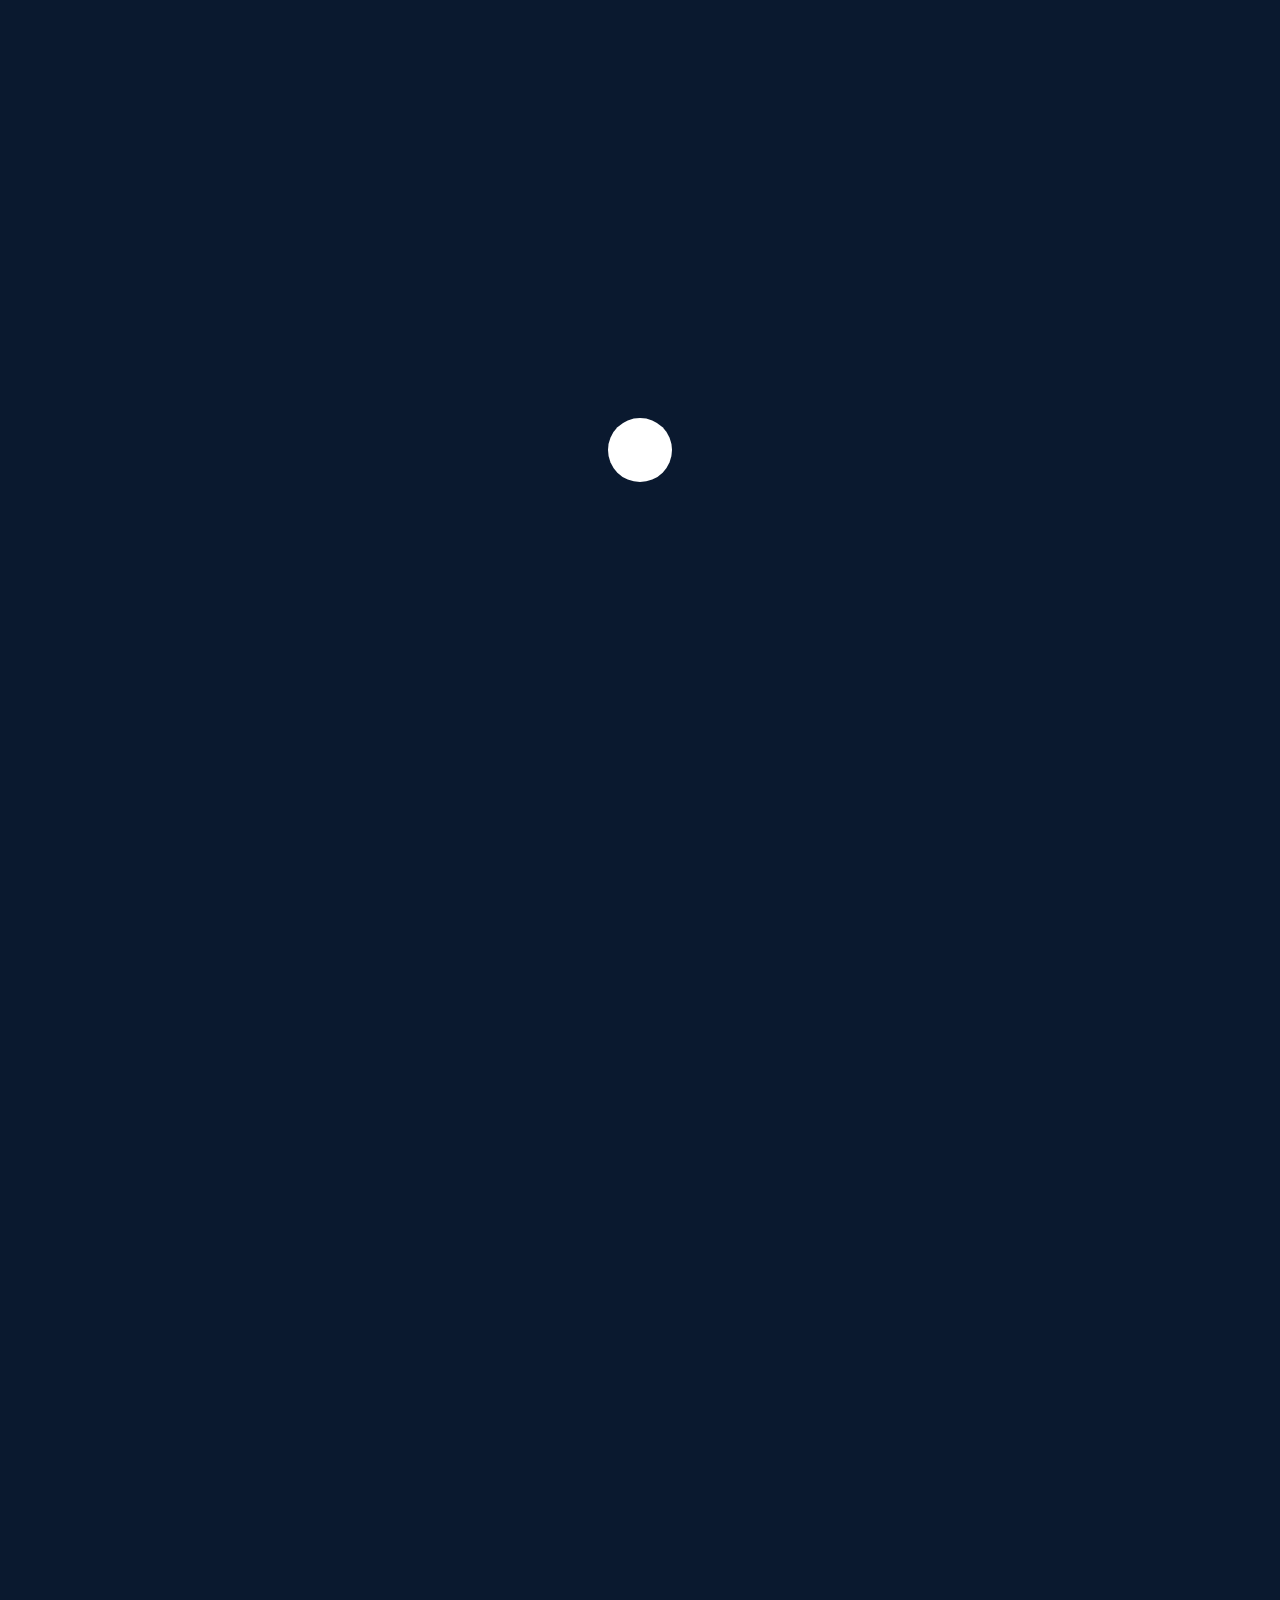
==== commit 211b041c: "Update index.html" ====
--- a/index.html
+++ b/index.html
@@ -182,7 +182,7 @@
                                 <div class="timeline__bullet"></div>
                                 <div class="timeline__header">
                                     <h4 class="timeline__title">FET Certificate: Systems Development
-                                        SAQA ID: 78965 NQF Level 4</h3>
+                                        </h3>
                                     <h5 class="timeline__meta">CTU Training Solutions</h5>
                                     <p class="timeline__timeframe">July 2022 - June 2023 </p>
                                 </div>
@@ -195,7 +195,7 @@
                                 <div class="timeline__bullet"></div>
                                 <div class="timeline__header">
                                     <h4 class="timeline__title">National Certificate: IT Systems Development
-                                        SAQA ID 48872, NQF 5</h4>
+                                        </h4>
                                     <h5 class="timeline__meta">CTU Training Solutions</h5>
                                     <p class="timeline__timeframe">January 2024 - December 2024</p>
                                 </div>
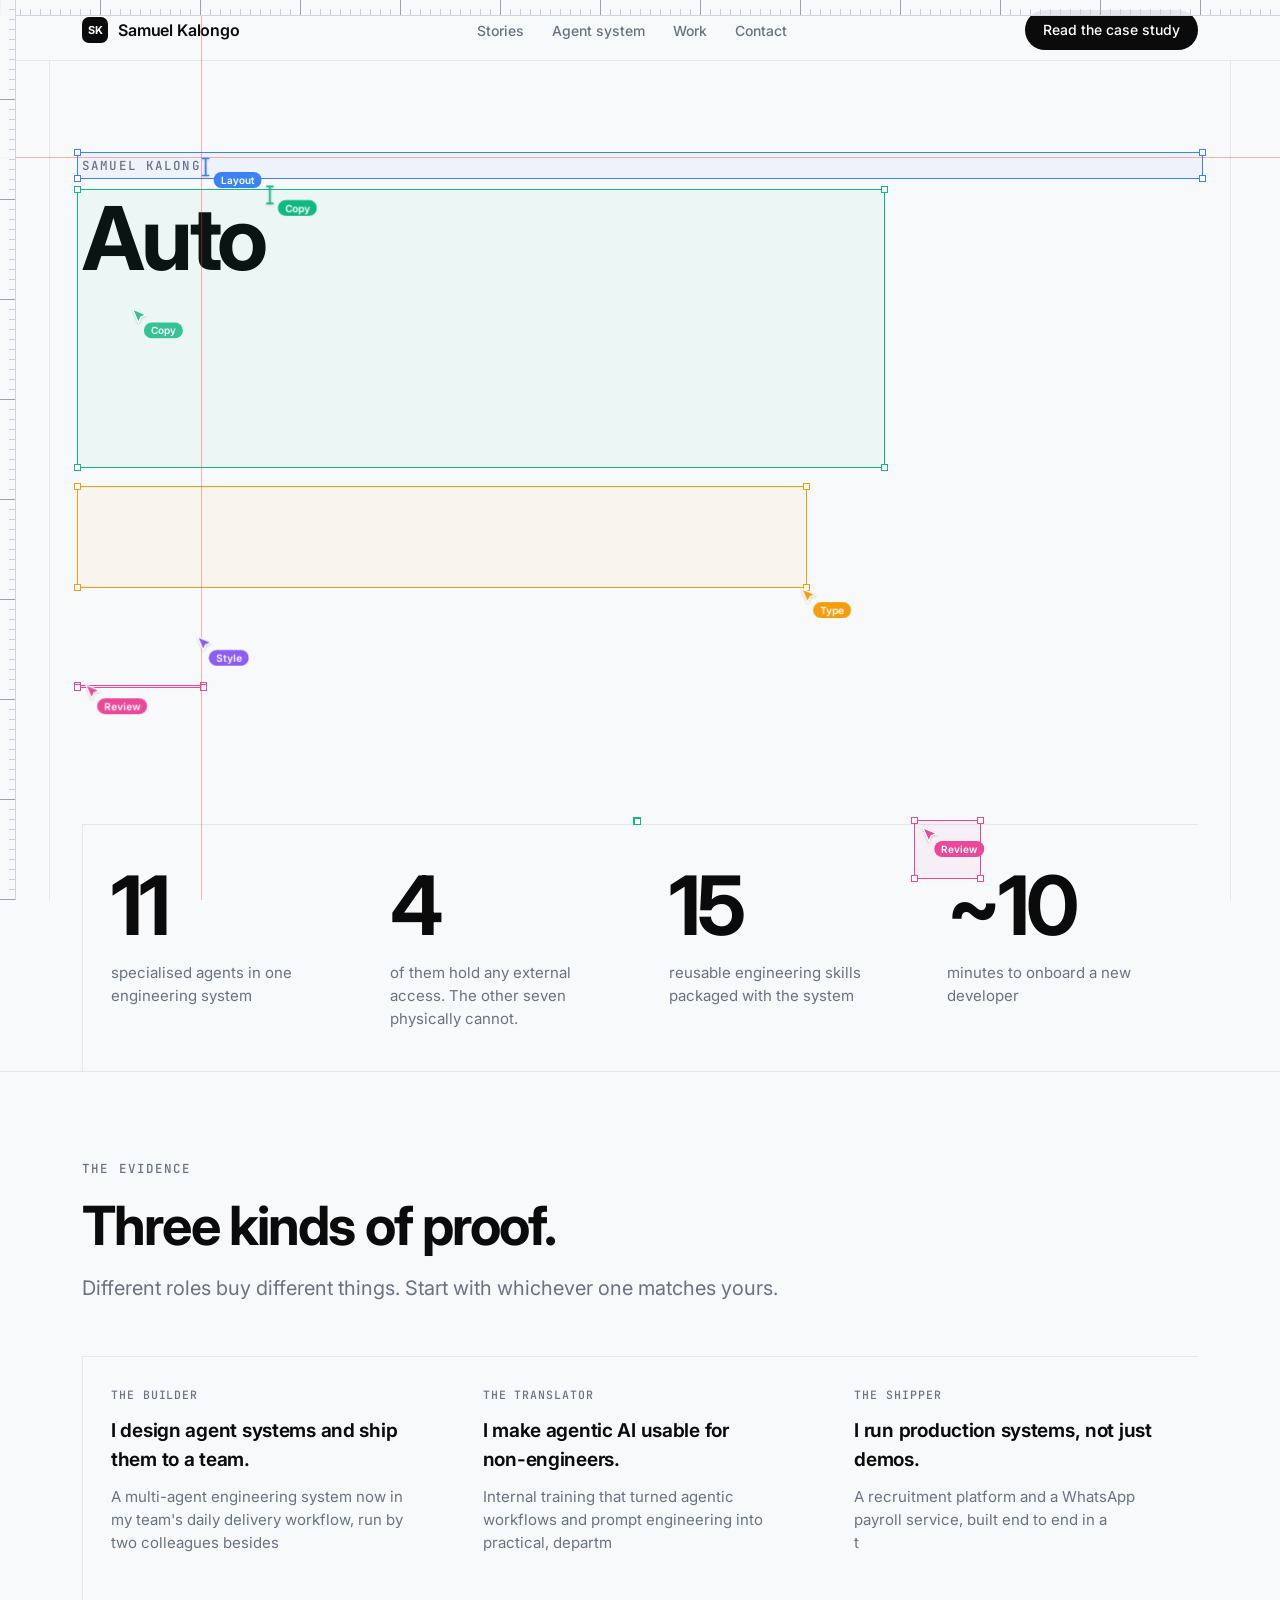
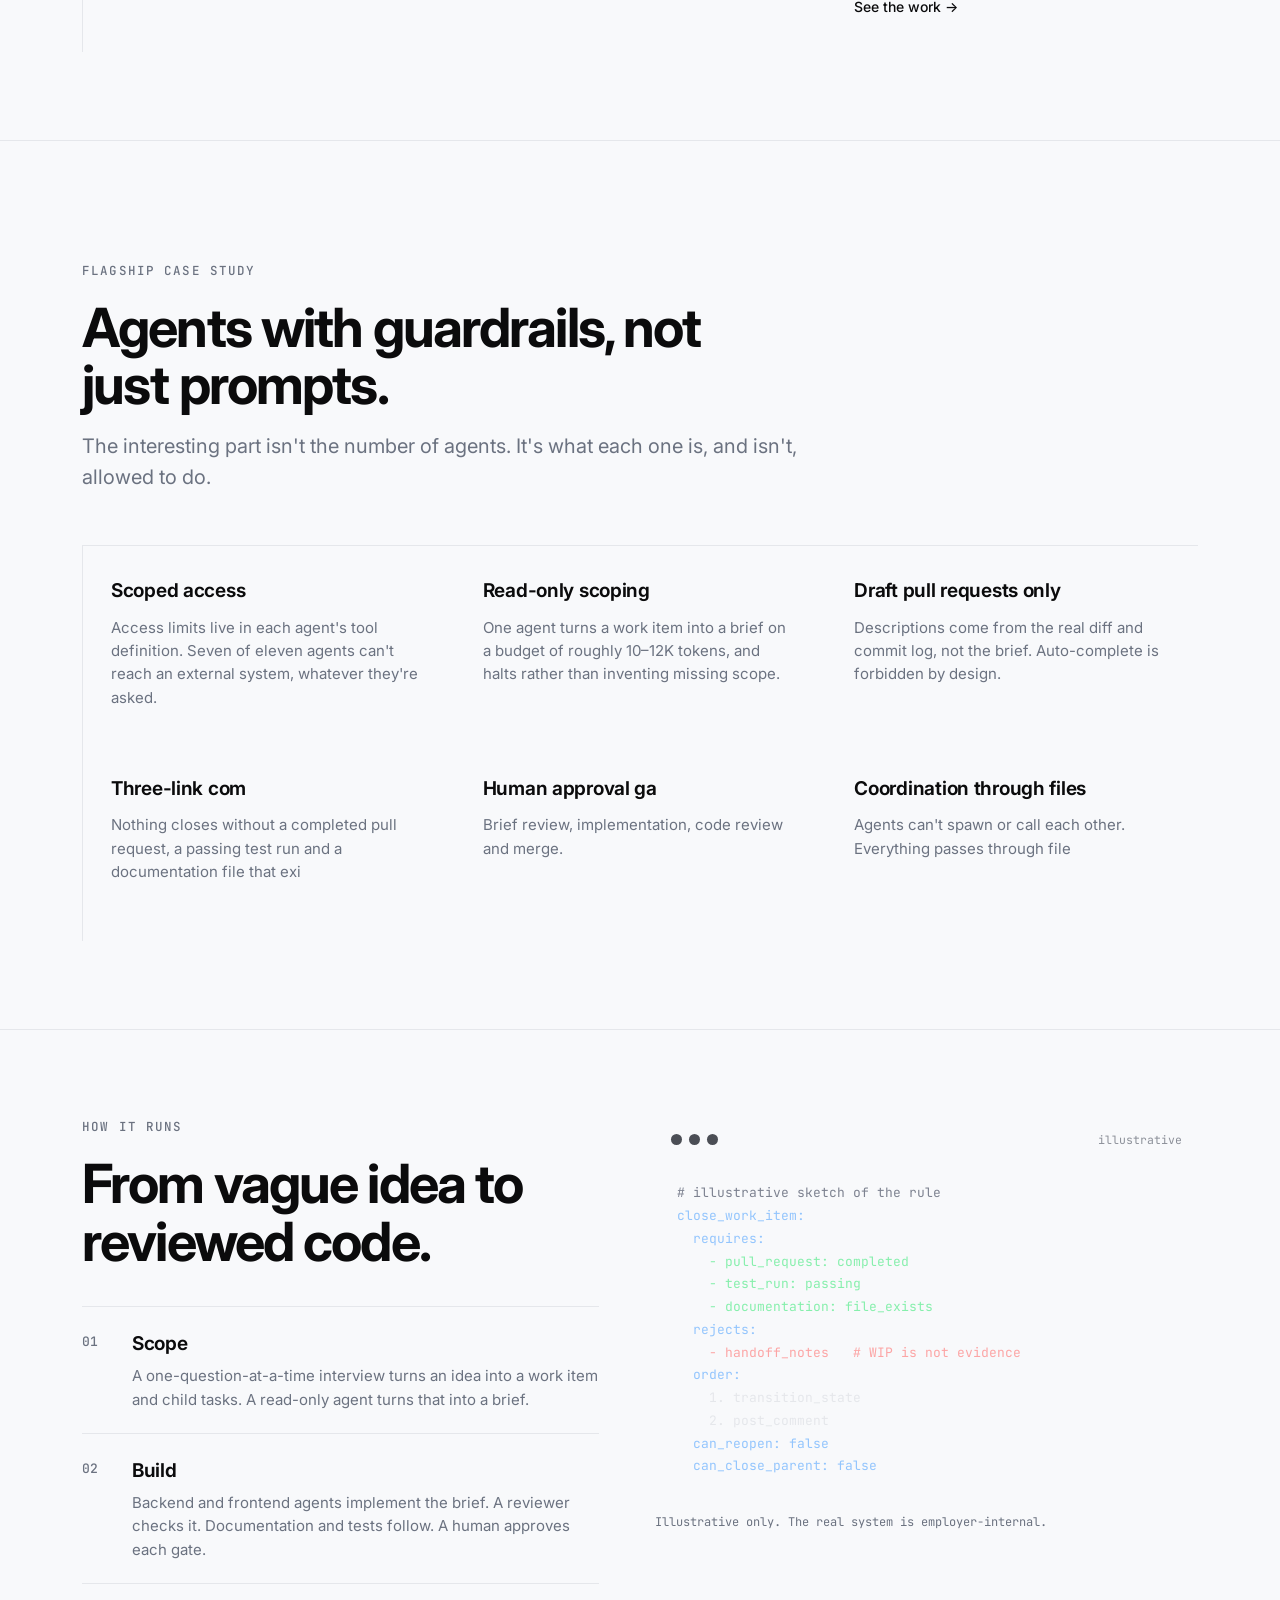
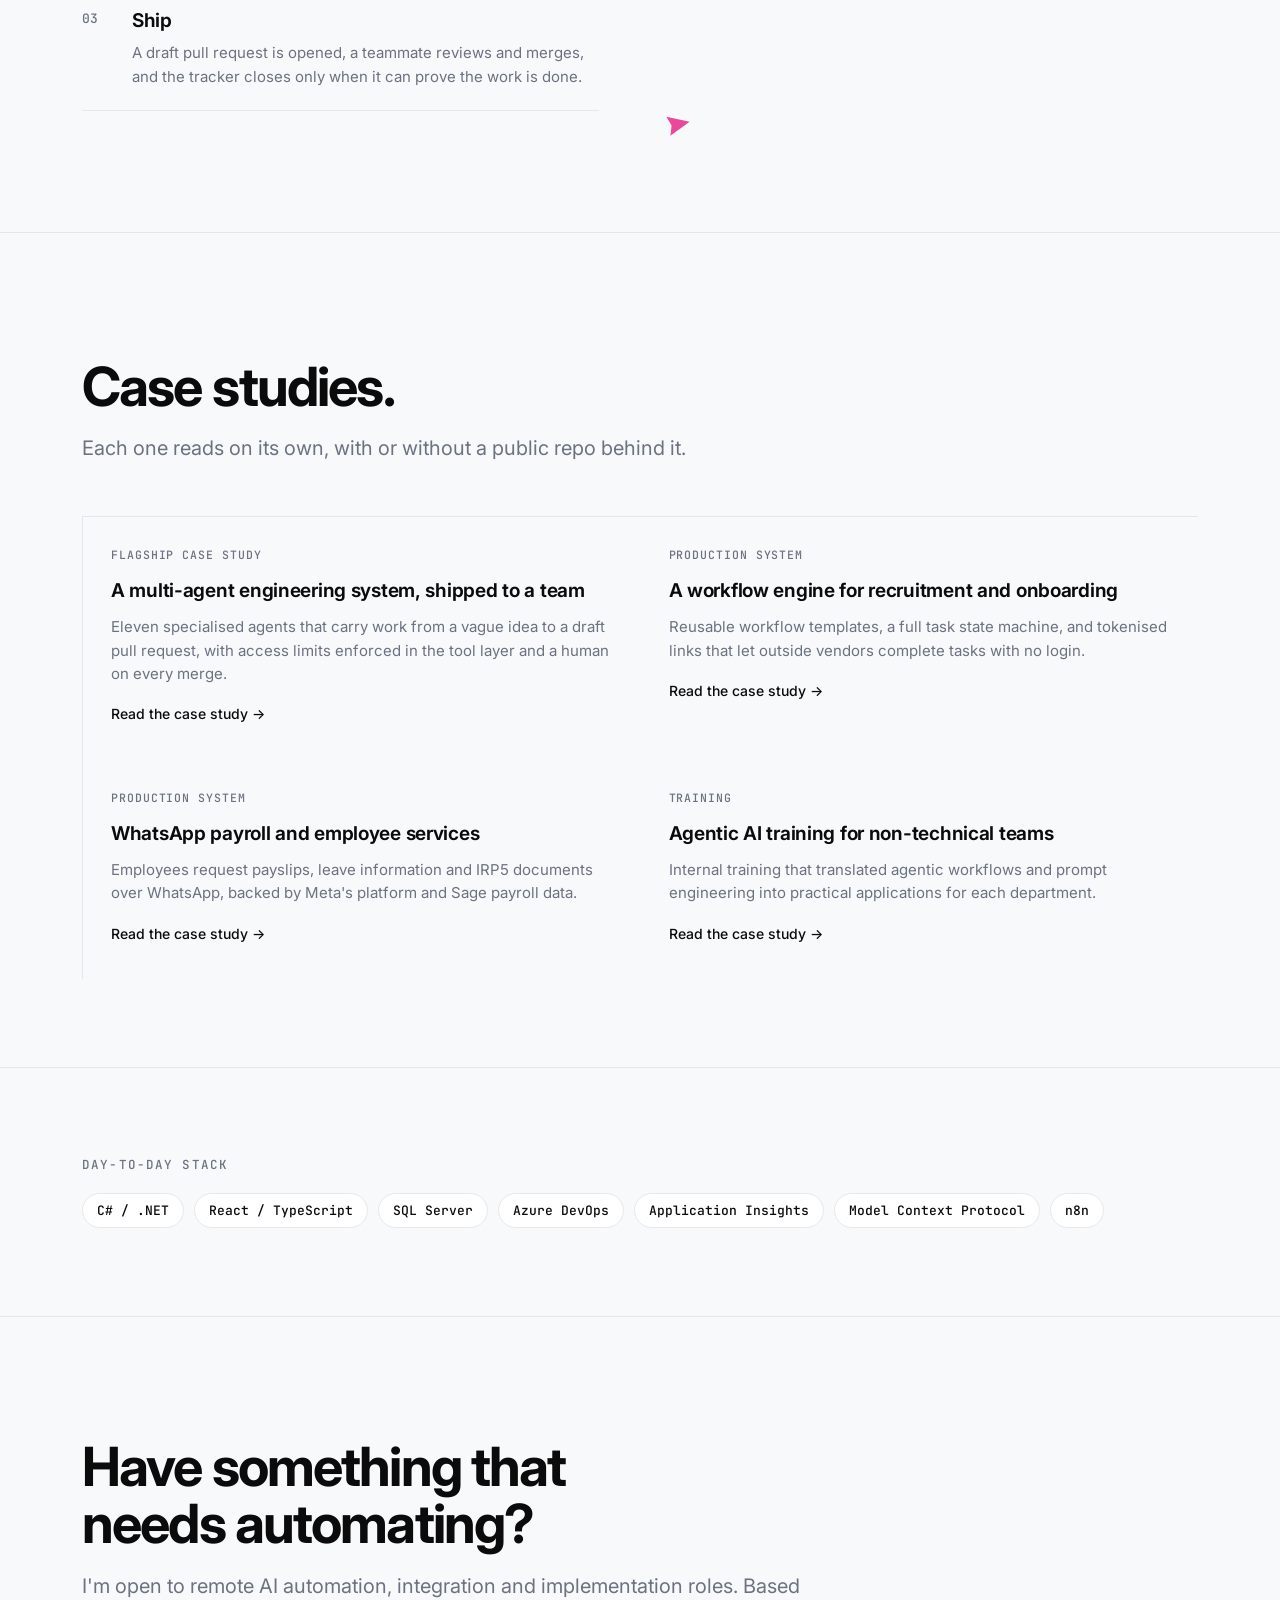
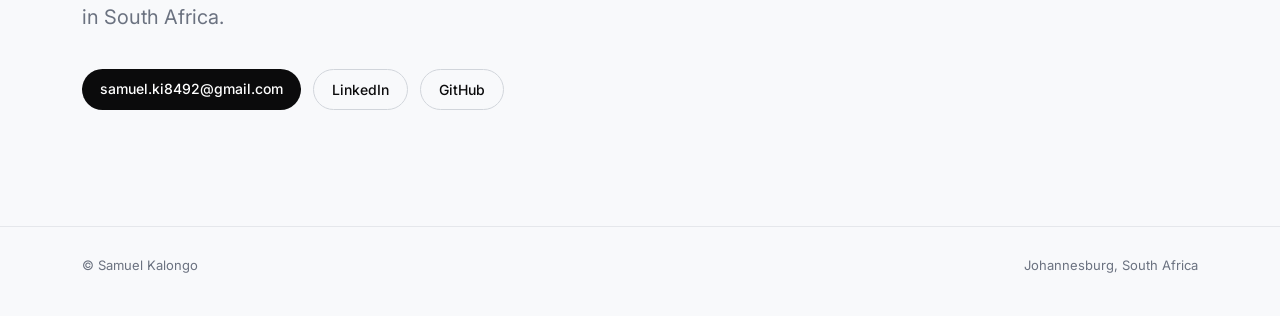
==== commit ffe06665: "Replace coursework portfolio with new case-study site Static site where the page builds itself on sc" ====
--- a/index.html
+++ b/index.html
@@ -1,685 +1,238 @@
-<!DOCTYPE html>
-<html class="no-js ss-preload" lang="en">
-<head>
-
-    <!--- basic page needs
-    ================================================== -->
-    <meta charset="utf-8">
-    <title>Samuel Kalongo Portfolio</title>
-    <meta name="description" content="">
-    <meta name="author" content="">
-
-    <!-- mobile specific metas
-    ================================================== -->
-    <meta name="viewport" content="width=device-width, initial-scale=1">
-
-    <!-- CSS
-    ================================================== -->
-    <link rel="stylesheet" href="css/vendor.css">
-    <link rel="stylesheet" href="css/styles.css">
-
-    <!-- favicons
-    ================================================== -->
-    <link rel="apple-touch-icon" sizes="180x180" href="apple-touch-icon.png">
-    <link rel="icon" type="image/png" sizes="32x32" href="favicon-32x32.png">
-    <link rel="icon" type="image/png" sizes="16x16" href="favicon-16x16.png">
-    <link rel="manifest" href="site.webmanifest">
-
-</head>
-
-<body id="top">
-
-
-    <!-- # preloader
-    ================================================== -->
-    <div id="preloader">
-        <div id="loader">
-        </div>
-    </div>
-
-
-    <!-- # page wrap
-    ================================================== -->
-    <div class="s-pagewrap">
-
-        <div class="circles">
-            <span></span>
-            <span></span>
-            <span></span>
-            <span></span>
-            <span></span>
-        </div>
-
-
-        <!-- ## site header 
-        ================================================== -->
-        <header class="s-header">
-
-            <div class="header-mobile">
-                <span class="mobile-home-link"><a href="index.html">Samuel.K</a></span>
-                <a class="mobile-menu-toggle" href="#0"><span>Menu</span></a>
-            </div>
-
-            <div class="row wide main-nav-wrap">
-                <nav class="column lg-12 main-nav">
-                    <ul>
-                        <li><a href="index.html" class="home-link">Samuel.K</a></li>
-                        <li class="current"><a href="#intro" class="smoothscroll">Intro</a></li>
-                        <li><a href="#about" class="smoothscroll">About</a></li>
-                        <li><a href="#works" class="smoothscroll">Projects</a></li>
-                        <li><a href="#contact" class="smoothscroll">Conatct Me</a></li>
-                    </ul>
-                </nav>
-            </div>
-
-        </header> <!-- end s-header -->
-
-
-        <!-- ## main content
-        ==================================================- -->
-        <main class="s-content">
-
-
-            <!-- ### intro
-            ================================================== -->
-            <section id="intro" class="s-intro target-section">
-
-                <div class="row intro-content wide">
-
-                    <div class="column">
-                        <div class="text-pretitle with-line">
-                            Hello World
-                        </div>
-
-                        <h1 class="text-huge-title">
-                            I am Samuel, <br>
-                            a UI/UX designer <br>
-                            & frontend <br> 
-                            developer based <br>
-                            in South Africa.
-                        </h1>
-                    </div>
-
-                    <ul class="intro-social">
-                        <li><a href="https://www.linkedin.com/in/samuel-kalongo-777623247/">Linkedin</a></li>
-                        <li><a href="https://x.com/Wegendare">Twitter</a></li>
-                        <li><a href="https://www.instagram.com/ssaint_llegend_/#">Instagram</a></li>
-                        <li><a href="https://github.com/Sammy-Kaye">Github</a></li>
-                    </ul>
-
-                </div> <!-- end intro content -->
-
-                <a href="#about" class="intro-scrolldown smoothscroll">
-                    <svg width="24" height="24" viewBox="0 0 24 24" xmlns="http://www.w3.org/2000/svg" fill-rule="evenodd" clip-rule="evenodd"><path d="M11 21.883l-6.235-7.527-.765.644 7.521 9 7.479-9-.764-.645-6.236 7.529v-21.884h-1v21.883z"/></svg>
-                </a>
-
-            </section> <!-- end s-intro -->
-
-
-            <!-- ### about
-            ================================================== -->
-            <section id="about" class="s-about target-section">
-
-
-                <div class="row about-info wide" data-animate-block>
-
-                    <div class="column lg-6 md-12 about-info__pic-block">
-                        <img src="images/about-photo.jpg" 
-                             srcset="images/about-photo.jpg 1x, images/about-photo@2x.jpg 2x" alt="" class="about-info__pic" data-animate-el>
-                    </div>
-
-                    <div class="column lg-6 md-12">
-                        <div class="about-info__text" >
-
-                            <h2 class="text-pretitle with-line" data-animate-el>
-                                About Me
-                            </h2>
-                            <p class="attention-getter" data-animate-el>
-                                Hi, I'm Samuel Kalongo, a passionate front-end web developer with a strong foundation in UI/UX design. I specialize in crafting clean, responsive, and visually engaging websites that deliver exceptional user experiences.
-                                My journey in tech began with a deep curiosity about how users interact with digital platforms. This led me to study UI/UX design, where I honed my skills in user research and prototyping. Over the years, I've developed 
-                                expertise in HTML, CSS, and JavaScript, enabling me to seamlessly translate designs into functional, interactive web experiences.
-
-                            </p>
-                            <a href="Samuel Kalongo CV.pdf" class="btn btn--medium u-fullwidth" download="Samuel Kalongo CV.pdf">Download CV</a>
-
-
-                        </div>
-                    </div>
-                </div> <!-- about-info -->
-
-
-                <div class="row about-expertise" data-animate-block>
-                    <div class="column lg-12">
-
-                        <h2 class="text-pretitle" data-animate-el>Expertise</h2>
-
-                        <ul class="skills-list h1" data-animate-el>
-                            <li>Frontend Web Development</li>
-                            <li>UI/UX Design</li>
-                            <li>E-Commerce</li>
-                            <li>Prototyping</li>
-                            <li>Problem-Solving</li>
-                        </ul>
-                        <p>I specialize in front-end development, crafting responsive and dynamic web interfaces using HTML, CSS and JavaScript. My UI/UX design expertise enables me to create intuitive user experiences through wireframing, prototyping, and usability testing.
-                           My technical proficiencies extend to WordPress, API integration, and various front-end libraries, ensuring optimal site performance. I've developed comprehensive e-commerce solutions featuring product filtering, shopping carts, and secure checkout systems, while leveraging digital marketing strategies to enhance user engagement.
-                           With strong problem-solving skills, I thrive in collaborative environments, working effectively with designers, developers, and stakeholders to transform concepts into exceptional digital experiences.</p>
-
-                    </div>
-                </div> <!-- end about-expertise -->
-
-
-                <div class="row about-timelines" data-animate-block>
-
-                    <div class="column lg-6 tab-12">
-
-                        <h2 class="text-pretitle" data-animate-el>
-                            Education
-                        </h2>
-
-                        <div class="timeline" data-animate-el>
-
-                            <div class="timeline__block">
-                                <div class="timeline__bullet"></div>
-                                <div class="timeline__header">
-                                    <h4 class="timeline__title">FET Certificate: Systems Development
-                                        </h3>
-                                    <h5 class="timeline__meta">CTU Training Solutions</h5>
-                                    <p class="timeline__timeframe">July 2022 - June 2023 </p>
-                                </div>
-                                <div class="timeline__desc">
-                                    <p>Provides foundational knowledge in software development, including programming, database management, and system analysis. Equips learners with essential skills for building and maintaining IT systems.</p>
-                                </div>
-                            </div>
-    
-                            <div class="timeline__block">
-                                <div class="timeline__bullet"></div>
-                                <div class="timeline__header">
-                                    <h4 class="timeline__title">National Certificate: IT Systems Development
-                                        </h4>
-                                    <h5 class="timeline__meta">CTU Training Solutions</h5>
-                                    <p class="timeline__timeframe">January 2024 - December 2024</p>
-                                </div>
-                                <div class="timeline__desc">
-                                    <p>Covers advanced concepts in software development, including programming, database design, system analysis, and application development. Prepares learners for professional roles in IT system design and implementation.</p>
-                                </div>
-                            </div>
-    
-                        </div> <!-- end timeline -->
-
-                    </div> <!-- end column -->
-
-                    <div class="column lg-6 tab-12">
-
-                        
-
-                        <div class="timeline" data-animate-el>
-
-                            <div class="timeline__block">
-                                <div class="timeline__bullet"></div>
-                                <div class="timeline__header">
-                                    <h4 class="timeline__title">Meta Certified Digital Marketing Associate</h3>
-                                    <h5 class="timeline__meta">Meta</h5>
-                                    <p class="timeline__timeframe">November 2024</p>
-                                </div>
-                                <div class="timeline__desc">
-                                    <p>Demonstrates proficiency in core digital marketing concepts, including ad creation, campaign management, audience targeting, and performance analytics within Meta’s advertising ecosystem.</p>
-                                </div>
-                            </div>
-    
-                            <div class="timeline__block">
-                                <div class="timeline__bullet"></div>
-                                <div class="timeline__header">
-                                    <h4 class="timeline__title">The Complete Full-Stack Web Development Bootcamp</h4>
-                                    <h5 class="timeline__meta">Udemy</h5>
-                                    <p class="timeline__timeframe">2025-Present</p>
-                                </div>
-                                <div class="timeline__desc">
-                                    <p>Covers front-end and back-end development, including HTML, CSS, JavaScript, Node.js, React, MongoDB, and APIs. Focuses on building dynamic, responsive web applications with real-world projects.</p>
-                                </div>
-                            </div>
-    
-                        </div> <!-- end timeline -->
-                        
-                    </div> <!-- end column -->
-
-
-                </div> <!-- end about-timelines -->
-
-            </section> <!-- end s-about -->
-
-            <!-- ### SkillSet
-             ==================================================-->
-             <section class="s-skillset" id="skillset">
-                <div class="container">
-                    <div class="row">
-                        <div class="column lg-12 tab-12">
-                            <h2 class="s-skillset__title">Skill Sets</h2>
-                            <p class="s-skillset__description">A list of skills I have acquired
-                            <ul class="skill-bars">
-                                <li>
-                                <div class="progress percent90"><span>90%</span></div>
-                                <strong>HTML</strong>
-                                </li>
-                                <li>
-                                <div class="progress percent85"><span>85%</span></div>
-                                <strong>CSS</strong>
-                                </li>
-                                <li>
-                                <div class="progress percent70"><span>70%</span></div>
-                                <strong>Javascript</strong>
-                                </li>
-                                <li>
-                                <div class="progress percent70"><span>70%</span></div>
-                                <strong>PHP</strong>
-                                </li>
-                                <li>
-                                <div class="progress percent65"><span>65%</span></div>
-                                <strong>Figma</strong>
-                                </li>
-                                
-                            </ul>
-
-                        </div>
-                    </div>
-                </div>
-             </section>
-
-
-            <!-- ### works
-            ================================================== -->
-            <section id="works" class="s-works target-section">
-
-
-                <div class="row works-portfolio">
-
-                    <div class="column lg-12" data-animate-block>
-
-                        <h2 class="text-pretitle" data-animate-el>
-                            Recent Works
-                        </h2>
-                        <p class="h1" data-animate-el>
-                            Here are some of my projects I have done. Feel free to check them out.
-                        </p>
-    
-                        <ul class="folio-list row block-lg-one-half block-stack-on-1000">
-
-                            <li class="folio-list__item column" data-animate-el>
-                                <a class="folio-list__item-link" href="#modal-01">
-                                    <div class="folio-list__item-pic">
-                                        <img src="images/portfolio/Heckers.jpg"
-                                             srcset="images/portfolio/Heckers.jpg, images/portfolio/Heckers@2x.jpg"  alt="">
-                                    </div>
-                                    
-                                    <div class="folio-list__item-text">
-                                        <div class="folio-list__item-cat">
-                                            Simple E-commerce website
-                                        </div>
-                                        <div class="folio-list__item-title">
-                                            Heckers Garden.
-                                        </div>
-                                    </div>
-                                </a>
-                                <a class="folio-list__proj-link" href="#" title="project link">
-                                    <svg width="15" height="15" viewBox="0 0 15 15" fill="none" xmlns="http://www.w3.org/2000/svg"><path d="M8.14645 3.14645C8.34171 2.95118 8.65829 2.95118 8.85355 3.14645L12.8536 7.14645C13.0488 7.34171 13.0488 7.65829 12.8536 7.85355L8.85355 11.8536C8.65829 12.0488 8.34171 12.0488 8.14645 11.8536C7.95118 11.6583 7.95118 11.3417 8.14645 11.1464L11.2929 8H2.5C2.22386 8 2 7.77614 2 7.5C2 7.22386 2.22386 7 2.5 7H11.2929L8.14645 3.85355C7.95118 3.65829 7.95118 3.34171 8.14645 3.14645Z" fill="currentColor" fill-rule="evenodd" clip-rule="evenodd"></path></svg>
-                                </a>
-                            </li> <!--end folio-list__item -->
-
-                            <li class="folio-list__item column" data-animate-el>
-                                <a class="folio-list__item-link" href="#modal-02">
-                                    <div class="folio-list__item-pic">
-                                        <img src="images/portfolio/Diablo.jpg" 
-                                             srcset="images/portfolio/Diablo.jpg 1x, images/portfolio/Diablo.jpg" alt="">
-                                    </div>
-                                    
-                                    <div class="folio-list__item-text">
-                                        <div class="folio-list__item-cat">
-                                            Custom Theme Static Website
-                                        </div>
-                                        <div class="folio-list__item-title">
-                                            Diablo IV
-                                        </div>
-                                    </div>
-                                </a>
-                                <a class="folio-list__proj-link" href="#" title="project link">
-                                    <svg width="15" height="15" viewBox="0 0 15 15" fill="none" xmlns="http://www.w3.org/2000/svg"><path d="M8.14645 3.14645C8.34171 2.95118 8.65829 2.95118 8.85355 3.14645L12.8536 7.14645C13.0488 7.34171 13.0488 7.65829 12.8536 7.85355L8.85355 11.8536C8.65829 12.0488 8.34171 12.0488 8.14645 11.8536C7.95118 11.6583 7.95118 11.3417 8.14645 11.1464L11.2929 8H2.5C2.22386 8 2 7.77614 2 7.5C2 7.22386 2.22386 7 2.5 7H11.2929L8.14645 3.85355C7.95118 3.65829 7.95118 3.34171 8.14645 3.14645Z" fill="currentColor" fill-rule="evenodd" clip-rule="evenodd"></path></svg>
-                                </a>
-                            </li> <!--end folio-list__item -->
-
-                            <li class="folio-list__item column" data-animate-el>
-                                <a class="folio-list__item-link" href="#modal-03">
-                                    <div class="folio-list__item-pic">
-                                        <img src="images/portfolio/weather.jpg" 
-                                             srcset="images/portfolio/weather.jpg 1x, images/portfolio/weather@2x.jpg 2x" alt="">
-                                    </div>
-                                    
-                                    <div class="folio-list__item-text">
-                                        <div class="folio-list__item-cat">
-                                            Weather Website
-                                        </div>
-                                        <div class="folio-list__item-title">
-                                            WeatherVista.
-                                        </div>
-                                    </div>
-                                </a>
-                                <a class="folio-list__proj-link" href="#" title="project link">
-                                    <svg width="15" height="15" viewBox="0 0 15 15" fill="none" xmlns="http://www.w3.org/2000/svg"><path d="M8.14645 3.14645C8.34171 2.95118 8.65829 2.95118 8.85355 3.14645L12.8536 7.14645C13.0488 7.34171 13.0488 7.65829 12.8536 7.85355L8.85355 11.8536C8.65829 12.0488 8.34171 12.0488 8.14645 11.8536C7.95118 11.6583 7.95118 11.3417 8.14645 11.1464L11.2929 8H2.5C2.22386 8 2 7.77614 2 7.5C2 7.22386 2.22386 7 2.5 7H11.2929L8.14645 3.85355C7.95118 3.65829 7.95118 3.34171 8.14645 3.14645Z" fill="currentColor" fill-rule="evenodd" clip-rule="evenodd"></path></svg>
-                                </a>
-                            </li> <!--end folio-list__item -->
-
-                            <li class="folio-list__item column" data-animate-el>
-                                <a class="folio-list__item-link" href="#modal-04">
-                                    <div class="folio-list__item-pic">
-                                        <img src="images/portfolio/2048.jpg"
-                                             srcset="images/portfolio/2048.jpg 1x, images/portfolio/2048@2x.jpg 2x" alt="">
-                                    </div>
-                                    
-                                    <div class="folio-list__item-text">
-                                        <div class="folio-list__item-cat">
-                                            2048 game website
-                                        </div>
-                                        <div class="folio-list__item-title">
-                                            2048 Game 
-                                        </div>
-                                    </div>
-                                </a>
-                                <a class="folio-list__proj-link" href="#" title="project link">
-                                    <svg width="15" height="15" viewBox="0 0 15 15" fill="none" xmlns="http://www.w3.org/2000/svg"><path d="M8.14645 3.14645C8.34171 2.95118 8.65829 2.95118 8.85355 3.14645L12.8536 7.14645C13.0488 7.34171 13.0488 7.65829 12.8536 7.85355L8.85355 11.8536C8.65829 12.0488 8.34171 12.0488 8.14645 11.8536C7.95118 11.6583 7.95118 11.3417 8.14645 11.1464L11.2929 8H2.5C2.22386 8 2 7.77614 2 7.5C2 7.22386 2.22386 7 2.5 7H11.2929L8.14645 3.85355C7.95118 3.65829 7.95118 3.34171 8.14645 3.14645Z" fill="currentColor" fill-rule="evenodd" clip-rule="evenodd"></path></svg>
-                                </a>
-                            </li> <!--end folio-list__item -->
-
-                            <li class="folio-list__item column" data-animate-el>
-                                <a class="folio-list__item-link" href="#modal-05">
-                                    <div class="folio-list__item-pic">
-                                        <img src= "images/portfolio/underconstruction.png"
-                                             srcset="images/portfolio/underconstruction.png 1x, images/portfolio/underconstruction@2x.png 2x" alt="">
-                                    </div>
-                                    
-                                    <div class="folio-list__item-text">
-                                        <div class="folio-list__item-cat">
-                                            Project Under Construction
-                                        </div>
-                                        <div class="folio-list__item-title">
-                                            Coming Soon.
-                                        </div>
-                                    </div>
-                                </a>
-                                <a class="folio-list__proj-link" href="#" title="project link">
-                                    <svg width="15" height="15" viewBox="0 0 15 15" fill="none" xmlns="http://www.w3.org/2000/svg"><path d="M8.14645 3.14645C8.34171 2.95118 8.65829 2.95118 8.85355 3.14645L12.8536 7.14645C13.0488 7.34171 13.0488 7.65829 12.8536 7.85355L8.85355 11.8536C8.65829 12.0488 8.34171 12.0488 8.14645 11.8536C7.95118 11.6583 7.95118 11.3417 8.14645 11.1464L11.2929 8H2.5C2.22386 8 2 7.77614 2 7.5C2 7.22386 2.22386 7 2.5 7H11.2929L8.14645 3.85355C7.95118 3.65829 7.95118 3.34171 8.14645 3.14645Z" fill="currentColor" fill-rule="evenodd" clip-rule="evenodd"></path></svg>
-                                </a>
-                            </li> <!--end folio-list__item -->
-
-                            <li class="folio-list__item column" data-animate-el>
-                                <a class="folio-list__item-link" href="#modal-06">
-                                    <div class="folio-list__item-pic">
-                                        <img src="images/portfolio/underconstruction.png" 
-                                             srcset="images/portfolio/underconstruction.png 1x, images/portfolio/underconstruction@2x.png 2x" alt="">
-                                    </div>
-                                    
-                                    <div class="folio-list__item-text">
-                                        <div class="folio-list__item-cat">
-                                            Project Under Construction
-                                        </div>
-                                        <div class="folio-list__item-title">
-                                            Coming Soon.
-                                        </div>
-                                    </div>
-                                </a>
-                                <a class="folio-list__proj-link" href="#" title="project link">
-                                    <svg width="15" height="15" viewBox="0 0 15 15" fill="none" xmlns="http://www.w3.org/2000/svg"><path d="M8.14645 3.14645C8.34171 2.95118 8.65829 2.95118 8.85355 3.14645L12.8536 7.14645C13.0488 7.34171 13.0488 7.65829 12.8536 7.85355L8.85355 11.8536C8.65829 12.0488 8.34171 12.0488 8.14645 11.8536C7.95118 11.6583 7.95118 11.3417 8.14645 11.1464L11.2929 8H2.5C2.22386 8 2 7.77614 2 7.5C2 7.22386 2.22386 7 2.5 7H11.2929L8.14645 3.85355C7.95118 3.65829 7.95118 3.34171 8.14645 3.14645Z" fill="currentColor" fill-rule="evenodd" clip-rule="evenodd"></path></svg>
-                                </a>
-                            </li> <!--end folio-list__item -->
-
-                        </ul> <!-- end folio-list -->
-
-                    </div> <!-- end column -->
-
-
-                    <!-- Modal popups
-                    -------------------------------------------- -->
-                    <div id="modal-01" hidden>
-                        <div class="modal-popup">
-                            <img src="images/portfolio/Heckers.jpg" alt="">
-                
-                            <div class="modal-popup__desc">
-                                <h5>E-commerce Website (Work in Progess...)</h5>
-                                <p>Built e-commerce websites using PHP and sql, customizing themes to meet client requirements. Implemented product filtering, search function, shopping cart functionality, and payment processing.</p>
-                                <ul class="modal-popup__cat">
-                                <li>PHP, HTML, CSS, JavaScript, SQL, Responsive Design</li>
-                                </ul>
-                            </div>
-
-                            <a href="http://demolive.wuaze.com/index.php?i=1" class="modal-popup__details">Project link</a>              
-                        </div>
-                    </div> <!-- end modal -->
-
-                    <div id="modal-02" hidden>
-                        <div class="modal-popup">
-                            <img src="images/portfolio/Diablo.jpg" alt="">
-                
-                            <div class="modal-popup__desc">
-                                <h5>Custom Theme Static Website</h5>
-                                <p>Designed and developed custom themed static site based on Diablo VI with responsive layouts, optimized for performance and SEO best practices.</p>
-                                <ul class="modal-popup__cat">
-                                    <li>PHP, HTML, CSS, JavaScript, Responsive Design</li>
-                                </ul>
-                            </div>
-                
-                            <a href="https://sammy-kaye.github.io/DiabloStyle.io/" class="modal-popup__details">Project link</a>
-                        </div>
-                    </div> <!-- end modal -->
-
-                    <div id="modal-03" hidden>
-                        <div class="modal-popup">
-                            <img src="images/portfolio/gallery/weather.jpg" alt="">
-                
-                            <div class="modal-popup__desc">
-                                <h5>WeatherVista</h5>
-                                <p>A weather website that displays current weather conditions and forecasts using OpenWeatherMap API.</p>
-                                <ul class="modal-popup__cat">
-                                    <li>HTML, CSS, JavaScript, API Calls, Responsive Design</li>
-                                </ul>
-                            </div>
-                
-                            <a href="https://sammy-kaye.github.io/WeatherVista.io/" class="modal-popup__details">Project link</a>
-                        </div>
-                    </div> <!-- end modal -->
-
-                    <div id="modal-04" hidden>
-                        <div class="modal-popup">
-                            <img src="images/portfolio/2048.png" alt="">
-                
-                            <div class="modal-popup__desc">
-                                <h5>2048 Game</h5>
-                                <p>Developed a 2048 game using HTML, CSS, and JavaScript, PHP and SQL for score keeping and game logic.</p>
-                                <ul class="modal-popup__cat">
-                                    <li>HTML, CSS, JavaScript, PHP, SQL</li>
-                                </ul>
-                            </div>
-                
-                            <a href="http://www.2048-game.infinityfreeapp.com/index.php" class="modal-popup__details">Project link</a>
-                        </div>
-                    </div> <!-- end modal -->
-
-                    <div id="modal-05" hidden>
-                        <div class="modal-popup">
-
-                            <img src="images/portfolio/underconstruction.png" alt="">
-                
-                            <div class="modal-popup__desc">
-                                <h5>Project Under Construction</h5>
-                                <p>Project is currently under construction and will be available soon.</p>
-                                <ul class="modal-popup__cat">
-                                    <li>Illustration</li>
-                                </ul>
-                            </div>
-                
-                            <a href="#" class="modal-popup__details">Project link</a>
-                        </div>
-                    </div> <!-- end modal -->
-
-                    <div id="modal-06" hidden>
-                        <div class="modal-popup">
-                            <img src="images/portfolio/underconstruction.png" alt="">
-                
-                            <div class="modal-popup__desc">
-                                <h5>Project Under Construction</h5>
-                                <p>Project is currently under construction and will be available soon.</p>
-                                <ul class="modal-popup__cat">
-                                    <li>Branding</li>
-                                    <li>Product Design</li>
-                                </ul>
-                            </div>
-                
-                            <a href="#" class="modal-popup__details">Project link</a>
-                        </div>
-                    </div> <!-- end modal -->
-
-                </div> <!-- end works-portfolio -->
-
-
-                <div class="row testimonials">
-                    <div class="column lg-12" data-animate-block>
-        
-                        <div class="swiper-container testimonial-slider" data-animate-el>
-        
-                            <div class="swiper-wrapper">
-
-                                <div class="testimonial-slider__slide swiper-slide">
-                                    <div class="testimonial-slider__author">
-                                        <img src="images/avatars/user-02.jpg" alt="Author image" class="testimonial-slider__avatar">
-                                        <cite class="testimonial-slider__cite">
-                                            <strong>Frank Chimero</strong>
-                                            <span>Designer</span>
-                                        </cite>
-                                    </div>
-                                    <p>
-                                        "People ignore design that ignores people."
-                                    </p>
-                                </div> <!-- end testimonial-slider__slide -->
-                
-                                <div class="testimonial-slider__slide swiper-slide">
-                                    <div class="testimonial-slider__author">
-                                        <img src="images/avatars/user-03.jpg" alt="Author image" class="testimonial-slider__avatar">
-                                        <cite class="testimonial-slider__cite">
-                                            <strong>Dr. Christopher Dayagdag</strong>
-                                            <span>CEO of Marketlink Web Solutions</span>
-                                        </cite>
-                                    </div>
-                                    <p>
-                                        "To become successful online, you only need to remember the following : Good Heart + Passion + Web Design + SEO + Digital Marketing + Dedication + Positiveness + Patience = Success"
-                                    </p>
-                                </div> <!-- end testimonial-slider__slide -->
-                
-                                <div class="testimonial-slider__slide swiper-slide">
-                                    <div class="testimonial-slider__author">
-                                        <img src="images/avatars/user-01.jpg" alt="Author image" class="testimonial-slider__avatar">
-                                        <cite class="testimonial-slider__cite">
-                                            <strong>Marc Andreessen</strong>
-                                            <span>General partner of Andreessen Horowitz
-                                            </span>
-                                        </cite>
-                                    </div>
-                                    <p>
-                                        "People tend to think of the web as a way to get information or perhaps as a place to carry out ecommerce. But really, the web is about accessing applications. Think of each website as an application, and every single click, every single interaction with that site, is an opportunity to be on the very latest version of that application."
-                                    </p>
-                                </div> <!-- end testimonial-slider__slide -->
-        
-                                <div class="testimonial-slider__slide swiper-slide">
-                                    <div class="testimonial-slider__author">
-                                        <img src="images/avatars/user-06.jpg" alt="Author image" class="testimonial-slider__avatar">
-                                        <cite class="testimonial-slider__cite">
-                                            <strong>Steve Krug</strong>
-                                            <span>Usability/UX consultant Steve Krug</span>
-                                        </cite>
-                                    </div>
-                                    <p>
-                                        "If there’s one thing you learn by working on a lot of different Web sites, it’s that almost any design idea–no matter how appallingly bad–can be made usable in the right circumstances, with enough effort."
-                                    </p>
-                                </div> <!-- end testimonial-slider__slide -->
-            
-                            </div> <!-- end swiper-wrapper -->
-        
-                            <div class="swiper-pagination"></div>
-        
-                        </div> <!-- end swiper-container -->
-        
-                    </div> <!-- end column -->
-                </div> <!-- end row testimonials -->
-
-            </section> <!-- end s-works -->
-
-
-            <!-- ### contact
-            ================================================== -->
-            <section id="contact" class="s-contact target-section">
-
-                <div class="row contact-top">
-                    <div class="column lg-12">
-                        <h2 class="text-pretitle">
-                            Get In Touch
-                        </h2>
-
-                        <p class="h1">
-                            I love to hear from you.
-                            Whether you have a question or just 
-                            want to chat about design, tech feel free to massage me
-                        </p>
-                    </div>
-                </div> <!-- end contact-top -->
-
-                <div class="row contact-bottom">
-                    <div class="column lg-3 md-5 tab-6 stack-on-550 contact-block">
-                        <h3 class="text-pretitle">Reach me at</h3>
-                        <p class="contact-links">
-                            <a href="mailto:samuelkaye92@gmail.com" class="mailtoui">samuelkaye92@gmail.com</a> <br>
-                            <a href="tel:+27760486293">+27 76 048 6293</a>
-                        </p>
-                    </div>
-                    <div class="column lg-4 md-5 tab-6 stack-on-550 contact-block">
-                        <h3 class="text-pretitle">Social</h3>
-                        <ul class="contact-social">
-                            <li><a href="https://github.com/Sammy-Kaye">Github</a></li>
-                            <li><a href="https://www.linkedin.com/in/samuel-kalongo-777623247/">LinkedIn</a></li>
-                            <li><a href="https://x.com/Wegendare">Twitter</a></li>
-                            <li><a href="https://www.instagram.com/ssaint_llegend_/#">Instagram</a></li>
-                        </ul>
-                    </div>
-                    <div class="column lg-4 md-12 contact-block">
-                        <a href="mailto:samuelkaye92@gmail.com" class="mailtoui btn btn--medium u-fullwidth contact-btn">Say Hello.</a>
-                    </div>
-                </div> <!-- end contact-bottom -->
-
-            </section> <!-- end contact -->
-
-        </main> <!-- end s-content -->
-
-
-        <!-- ## footer
-        ================================================== -->
-        <footer class="s-footer">
-
-            <div class="row">
-                <div class="column ss-copyright">
-                    <span>© Copyright Samuel.Kalongo 2024</span> 
-                
-                </div>
-
-                <div class="ss-go-top">
-                    <a class="smoothscroll" title="Back to Top" href="#top">
-                        <svg xmlns="http://www.w3.org/2000/svg" viewBox="0 0 24 24" fill-rule="evenodd" clip-rule="evenodd"><path d="M11 2.206l-6.235 7.528-.765-.645 7.521-9 7.479 9-.764.646-6.236-7.53v21.884h-1v-21.883z"/></svg>
-                    </a>
-                </div>
-            </div>
-
-        </footer> <!-- end s-footer -->
-
-    </div> <!-- end -s-pagewrap -->
-
-
-    <!-- Java Script
-    ================================================== -->
-    <script src="js/plugins.js"></script>
-    <script src="js/main.js"></script>
-
-</body>
-</html>
+<!doctype html>
+<html lang="en">
+<head>
+<meta charset="utf-8">
+<meta name="viewport" content="width=device-width, initial-scale=1">
+<title>Samuel Kalongo — Automation &amp; AI Integration Developer</title>
+<meta name="description" content="Automation &amp; AI Integration Developer. Production AI workflows, integrations and agent systems, built on a full-stack C#/.NET and React/TypeScript background.">
+<link rel="icon" href="data:image/svg+xml,%3Csvg xmlns='http://www.w3.org/2000/svg' viewBox='0 0 32 32'%3E%3Crect width='32' height='32' rx='8' fill='%230b0b0c'/%3E%3Ctext x='16' y='21' font-family='Arial' font-weight='700' font-size='14' text-anchor='middle' fill='white'%3ESK%3C/text%3E%3C/svg%3E">
+<link rel="preconnect" href="https://fonts.googleapis.com">
+<link rel="preconnect" href="https://fonts.gstatic.com" crossorigin>
+<link href="https://fonts.googleapis.com/css2?family=Inter:wght@400;500;600;700&family=JetBrains+Mono:wght@400;500&display=swap" rel="stylesheet">
+<link rel="stylesheet" href="styles.css">
+<script>
+  // The build-in-real-time effect is progressive: no JS, reduced motion, or ?nofx all get the plain finished page.
+  (function () {
+    var r = window.matchMedia && matchMedia('(prefers-reduced-motion: reduce)').matches;
+    if (!r && !/[?&]nofx/.test(location.search)) document.documentElement.classList.add('fx');
+  })();
+</script>
+</head>
+<body>
+
+<div id="intro" aria-hidden="true"><div class="ring"></div><div class="mark">SK</div></div>
+<div class="rulers" aria-hidden="true"><i class="rx"></i><i class="ry"></i></div>
+<i class="guide gx" aria-hidden="true"></i><i class="guide gy" aria-hidden="true"></i>
+<div id="cursors" aria-hidden="true"></div>
+
+<header class="nav">
+  <div class="wrap">
+    <a class="brand" href="#top"><span class="mark">SK</span>Samuel Kalongo</a>
+    <ul>
+      <li><a href="#stories">Stories</a></li>
+      <li><a href="#system">Agent system</a></li>
+      <li><a href="#work">Work</a></li>
+      <li><a href="#contact">Contact</a></li>
+    </ul>
+    <a class="pill" href="work/agent-system/">Read the case study</a>
+  </div>
+</header>
+
+<main id="top">
+
+<section class="hero">
+  <div class="wrap">
+    <p class="eyebrow" data-b="type" data-intro>Samuel Kalongo · Johannesburg, South Africa</p>
+    <h1 data-b="type" data-intro>Automation that holds up in production.</h1>
+    <p class="lede" data-b="type" data-intro>I'm an Automation &amp; AI Integration Developer. I build AI-powered workflows, integrations and business systems with APIs, LLMs and workflow platforms, on top of a full-stack background in C#/.NET and React/TypeScript.</p>
+    <div class="actions" data-b="fade" data-intro>
+      <a class="pill" href="work/agent-system/">Read the case study</a>
+      <a class="pill ghost" href="#contact">Get in touch</a>
+    </div>
+    <p class="now" data-b="type" data-intro>Currently building production AI tooling at Genghis Technology.</p>
+  </div>
+  <svg class="plane p1" data-b="fade" data-quiet viewBox="0 0 24 24" fill="currentColor" aria-hidden="true"><path d="M2 3l20 9L2 21l3-9z"/></svg>
+  <svg class="plane p2" data-b="fade" data-quiet viewBox="0 0 24 24" fill="currentColor" aria-hidden="true"><path d="M2 3l20 9L2 21l3-9z"/></svg>
+</section>
+
+<section class="sec" style="padding:0;border-top:0">
+  <div class="wrap"><div class="grid c4 stats">
+    <div class="cell" data-b="box"><span class="num" data-b="type">11</span><p data-b="type">specialised agents in one engineering system</p></div>
+    <div class="cell" data-b="box"><span class="num" data-b="type">4</span><p data-b="type">of them hold any external access. The other seven physically cannot.</p></div>
+    <div class="cell" data-b="box"><span class="num" data-b="type">15</span><p data-b="type">reusable engineering skills packaged with the system</p></div>
+    <div class="cell" data-b="box"><span class="num" data-b="type">~10</span><p data-b="type">minutes to onboard a new developer</p></div>
+  </div></div>
+</section>
+
+<section class="sec" id="stories">
+  <div class="wrap">
+    <div class="head">
+      <p class="eyebrow" data-b="type">The evidence</p>
+      <h2 data-b="type">Three kinds of proof.</h2>
+      <p class="sub" data-b="type">Different roles buy different things. Start with whichever one matches yours.</p>
+    </div>
+    <div class="grid c3">
+      <a class="cell" data-b="box" href="work/agent-system/">
+        <span class="tag" data-b="type">The builder</span>
+        <h3 data-b="type">I design agent systems and ship them to a team.</h3>
+        <p data-b="type">A multi-agent engineering system now in my team's daily delivery workflow, run by two colleagues besides me.</p>
+        <span class="more" data-b="fade">Read the case study →</span>
+      </a>
+      <a class="cell" data-b="box" href="work/agentic-ai-training/">
+        <span class="tag" data-b="type">The translator</span>
+        <h3 data-b="type">I make agentic AI usable for non-engineers.</h3>
+        <p data-b="type">Internal training that turned agentic workflows and prompt engineering into practical, department-level applications.</p>
+        <span class="more" data-b="fade">Read more →</span>
+      </a>
+      <a class="cell" data-b="box" href="#work">
+        <span class="tag" data-b="type">The shipper</span>
+        <h3 data-b="type">I run production systems, not just demos.</h3>
+        <p data-b="type">A recruitment platform and a WhatsApp payroll service, built end to end in a three-person team and owned through incidents.</p>
+        <span class="more" data-b="fade">See the work →</span>
+      </a>
+    </div>
+  </div>
+</section>
+
+<section class="sec" id="system">
+  <svg class="plane p3" data-b="fade" data-quiet viewBox="0 0 24 24" fill="currentColor" aria-hidden="true"><path d="M2 3l20 9L2 21l3-9z"/></svg>
+  <div class="wrap">
+    <div class="head">
+      <p class="eyebrow" data-b="type">Flagship case study</p>
+      <h2 data-b="type">Agents with guardrails, not just prompts.</h2>
+      <p class="sub" data-b="type">The interesting part isn't the number of agents. It's what each one is, and isn't, allowed to do.</p>
+    </div>
+    <div class="grid c3">
+      <div class="cell" data-b="box">
+        <h3 data-b="type">Scoped access</h3>
+        <p data-b="type">Access limits live in each agent's tool definition. Seven of eleven agents can't reach an external system, whatever they're asked.</p>
+      </div>
+      <div class="cell" data-b="box">
+        <h3 data-b="type">Read-only scoping</h3>
+        <p data-b="type">One agent turns a work item into a brief on a budget of roughly 10–12K tokens, and halts rather than inventing missing scope.</p>
+      </div>
+      <div class="cell" data-b="box">
+        <h3 data-b="type">Draft pull requests only</h3>
+        <p data-b="type">Descriptions come from the real diff and commit log, not the brief. Auto-complete is forbidden by design.</p>
+      </div>
+      <div class="cell" data-b="box">
+        <h3 data-b="type">Three-link completion</h3>
+        <p data-b="type">Nothing closes without a completed pull request, a passing test run and a documentation file that exists.</p>
+      </div>
+      <div class="cell" data-b="box">
+        <h3 data-b="type">Human approval gates</h3>
+        <p data-b="type">Brief review, implementation, code review and merge. Merges, deploys and production migrations stay permanently human.</p>
+      </div>
+      <div class="cell" data-b="box">
+        <h3 data-b="type">Coordination through files</h3>
+        <p data-b="type">Agents can't spawn or call each other. Everything passes through files on disk, so the audit trail stays readable.</p>
+      </div>
+    </div>
+  </div>
+</section>
+
+<section class="sec" id="process">
+  <div class="wrap split">
+    <div>
+      <p class="eyebrow" data-b="type">How it runs</p>
+      <h2 data-b="type">From vague idea to reviewed code.</h2>
+      <div class="steps">
+        <div class="step"><span class="n" data-b="type">01</span><div><h3 data-b="type">Scope</h3><p data-b="type">A one-question-at-a-time interview turns an idea into a work item and child tasks. A read-only agent turns that into a brief.</p></div></div>
+        <div class="step"><span class="n" data-b="type">02</span><div><h3 data-b="type">Build</h3><p data-b="type">Backend and frontend agents implement the brief. A reviewer checks it. Documentation and tests follow. A human approves each gate.</p></div></div>
+        <div class="step"><span class="n" data-b="type">03</span><div><h3 data-b="type">Ship</h3><p data-b="type">A draft pull request is opened, a teammate reviews and merges, and the tracker closes only when it can prove the work is done.</p></div></div>
+      </div>
+    </div>
+    <div>
+      <div class="term" data-b="box">
+        <div class="bar" data-b="fade" data-quiet><i></i><i></i><i></i><em>illustrative</em></div>
+<pre><span class="ln cm" data-b="type"># illustrative sketch of the rule</span>
+<span class="ln k" data-b="type">close_work_item:</span>
+<span class="ln k" data-b="type">  requires:</span>
+<span class="ln ok" data-b="type">    - pull_request: completed</span>
+<span class="ln ok" data-b="type">    - test_run: passing</span>
+<span class="ln ok" data-b="type">    - documentation: file_exists</span>
+<span class="ln k" data-b="type">  rejects:</span>
+<span class="ln no" data-b="type">    - handoff_notes   # WIP is not evidence</span>
+<span class="ln k" data-b="type">  order:</span>
+<span class="ln v" data-b="type">    1. transition_state</span>
+<span class="ln v" data-b="type">    2. post_comment</span>
+<span class="ln k" data-b="type">  can_reopen: false</span>
+<span class="ln k" data-b="type">  can_close_parent: false</span></pre>
+      </div>
+      <p class="note" data-b="type">Illustrative only. The real system is employer-internal.</p>
+    </div>
+  </div>
+  <svg class="plane p4" data-b="fade" data-quiet viewBox="0 0 24 24" fill="currentColor" aria-hidden="true"><path d="M2 3l20 9L2 21l3-9z"/></svg>
+</section>
+
+<section class="sec" id="work">
+  <div class="wrap">
+    <div class="head">
+      <p class="eyebrow" data-b="type">Selected work</p>
+      <h2 data-b="type">Case studies.</h2>
+      <p class="sub" data-b="type">Each one reads on its own, with or without a public repo behind it.</p>
+    </div>
+    <div class="grid c2">
+      <a class="cell" data-b="box" href="work/agent-system/">
+        <span class="tag" data-b="type">Flagship case study</span>
+        <h3 data-b="type">A multi-agent engineering system, shipped to a team</h3>
+        <p data-b="type">Eleven specialised agents that carry work from a vague idea to a draft pull request, with access limits enforced in the tool layer and a human on every merge.</p>
+        <span class="more" data-b="fade">Read the case study →</span>
+      </a>
+      <a class="cell" data-b="box" href="work/recruitment-workflow-engine/">
+        <span class="tag" data-b="type">Production system</span>
+        <h3 data-b="type">A workflow engine for recruitment and onboarding</h3>
+        <p data-b="type">Reusable workflow templates, a full task state machine, and tokenised links that let outside vendors complete tasks with no login.</p>
+        <span class="more" data-b="fade">Read the case study →</span>
+      </a>
+      <a class="cell" data-b="box" href="work/whatsapp-employee-services/">
+        <span class="tag" data-b="type">Production system</span>
+        <h3 data-b="type">WhatsApp payroll and employee services</h3>
+        <p data-b="type">Employees request payslips, leave information and IRP5 documents over WhatsApp, backed by Meta's platform and Sage payroll data.</p>
+        <span class="more" data-b="fade">Read the case study →</span>
+      </a>
+      <a class="cell" data-b="box" href="work/agentic-ai-training/">
+        <span class="tag" data-b="type">Training</span>
+        <h3 data-b="type">Agentic AI training for non-technical teams</h3>
+        <p data-b="type">Internal training that translated agentic workflows and prompt engineering into practical applications for each department.</p>
+        <span class="more" data-b="fade">Read the case study →</span>
+      </a>
+    </div>
+  </div>
+</section>
+
+<section class="sec">
+  <div class="wrap">
+    <p class="eyebrow" data-b="type">Day-to-day stack</p>
+    <div class="chips">
+      <span class="chip" data-b="fade" data-quiet>C# / .NET</span>
+      <span class="chip" data-b="fade" data-quiet>React / TypeScript</span>
+      <span class="chip" data-b="fade" data-quiet>SQL Server</span>
+      <span class="chip" data-b="fade" data-quiet>Azure DevOps</span>
+      <span class="chip" data-b="fade" data-quiet>Application Insights</span>
+      <span class="chip" data-b="fade" data-quiet>Model Context Protocol</span>
+      <span class="chip" data-b="fade" data-quiet>n8n</span>
+    </div>
+  </div>
+</section>
+
+<section class="sec cta" id="contact">
+  <svg class="plane p5" data-b="fade" data-quiet viewBox="0 0 24 24" fill="currentColor" aria-hidden="true"><path d="M2 3l20 9L2 21l3-9z"/></svg>
+  <div class="wrap">
+    <h2 data-b="type">Have something that needs automating?</h2>
+    <p class="sub" data-b="type">I'm open to remote AI automation, integration and implementation roles. Based in South Africa.</p>
+    <div class="actions" data-b="fade">
+      <a class="pill" href="mailto:samuel.ki8492@gmail.com">samuel.ki8492@gmail.com</a>
+      <a class="pill ghost" href="https://www.linkedin.com/in/samuel-kalongo-777623247/">LinkedIn</a>
+      <a class="pill ghost" href="https://github.com/Sammy-Kaye">GitHub</a>
+    </div>
+  </div>
+</section>
+
+</main>
+
+<footer class="foot"><div class="wrap"><span>© Samuel Kalongo</span><span>Johannesburg, South Africa</span></div></footer>
+
+<script src="fx.js"></script>
+</body>
+</html>
--- a/styles.css
+++ b/styles.css
@@ -0,0 +1,169 @@
+:root {
+  --bg: #f8f9fb;
+  --ink: #0b0b0c;
+  --mute: #6b7280;
+  --line: 229, 231, 235;
+  --max: 1180px;
+  --font: Inter, system-ui, -apple-system, "Segoe UI", Roboto, sans-serif;
+  --mono: "JetBrains Mono", ui-monospace, Menlo, Consolas, monospace;
+}
+* { box-sizing: border-box; }
+html { scroll-behavior: smooth; scroll-padding-top: 76px; }
+body { margin: 0; background: var(--bg); color: var(--ink); font: 400 16px/1.55 var(--font); -webkit-font-smoothing: antialiased; }
+body::before { /* the two vertical hairlines that frame the page */
+  content: ""; position: fixed; inset: 0; max-width: var(--max); margin: 0 auto;
+  border-inline: 1px solid rgb(var(--line)); pointer-events: none; z-index: 0;
+}
+a { color: inherit; }
+.wrap { max-width: var(--max); margin: 0 auto; padding: 0 32px; position: relative; z-index: 1; }
+
+/* ---------- nav ---------- */
+.nav { position: sticky; top: 0; z-index: 40; background: rgba(248, 249, 251, .85); backdrop-filter: blur(10px); border-bottom: 1px solid rgb(var(--line)); }
+.nav .wrap { display: flex; align-items: center; justify-content: space-between; height: 60px; }
+.brand { display: flex; align-items: center; gap: 10px; font-weight: 600; text-decoration: none; letter-spacing: -.01em; }
+.mark { width: 26px; height: 26px; border-radius: 7px; background: var(--ink); color: #fff; display: grid; place-items: center; font: 700 11px var(--font); letter-spacing: 0; }
+.nav ul { display: flex; gap: 28px; list-style: none; margin: 0; padding: 0; }
+.nav ul a { text-decoration: none; color: var(--mute); font-size: 14px; font-weight: 500; }
+.nav ul a:hover { color: var(--ink); }
+.pill { display: inline-block; background: var(--ink); color: #fff; text-decoration: none; font-size: 14px; font-weight: 500; padding: 9px 18px; border-radius: 999px; }
+.pill:hover { background: #26272b; }
+.pill.ghost { background: transparent; color: var(--ink); border: 1px solid #d1d5db; }
+.pill.ghost:hover { background: #fff; }
+
+/* ---------- type ---------- */
+h1, h2, h3, p { margin: 0; }
+h1 { font-size: clamp(42px, 7.4vw, 88px); line-height: 1.02; letter-spacing: -.04em; font-weight: 700; max-width: 14ch; }
+h2 { font-size: clamp(30px, 4.6vw, 54px); line-height: 1.06; letter-spacing: -.035em; font-weight: 700; max-width: 18ch; }
+h3 { font-size: 19px; font-weight: 650; letter-spacing: -.015em; }
+.eyebrow { font: 500 12.5px var(--mono); color: var(--mute); text-transform: uppercase; letter-spacing: .09em; margin-bottom: 20px; }
+.lede, .sub { color: var(--mute); font-size: clamp(17px, 1.7vw, 20px); max-width: 56ch; }
+.hero { padding: 96px 0 84px; position: relative; }
+.hero h1 { margin-bottom: 28px; }
+.actions { display: flex; gap: 12px; flex-wrap: wrap; margin: 36px 0 28px; width: fit-content; }
+.now { font: 400 13px var(--mono); color: var(--mute); }
+.sec { position: relative; border-top: 1px solid rgb(var(--line)); padding: 88px 0; }
+.head { margin-bottom: 52px; }
+.head h2 { margin-bottom: 18px; }
+
+/* ---------- ruled grids ---------- */
+.grid { display: grid; grid-template-columns: repeat(var(--cols, 3), 1fr); border-top: 1px solid rgb(var(--line)); border-left: 1px solid rgb(var(--line)); background: transparent; }
+.cell { border-right: 1px solid rgb(var(--line)); border-bottom: 1px solid rgb(var(--line)); padding: 30px 28px 34px; background: #fff; text-decoration: none; display: block; }
+.cell h3 { margin-bottom: 10px; }
+.cell p { color: var(--mute); font-size: 15px; }
+.cell .more { display: block; margin-top: 18px; font-size: 14px; font-weight: 500; color: var(--ink); }
+.cell .tag { font: 500 11.5px var(--mono); color: var(--mute); text-transform: uppercase; letter-spacing: .08em; margin-bottom: 14px; display: block; }
+a.cell:hover { background: #fcfcfd; }
+.stats .cell { padding: 40px 28px; }
+.num { font-size: clamp(48px, 6.4vw, 84px); font-weight: 700; letter-spacing: -.045em; line-height: 1; margin-bottom: 14px; display: block; }
+.stats p { max-width: 24ch; }
+.c4 { --cols: 4; } .c3 { --cols: 3; } .c2 { --cols: 2; }
+
+/* ---------- process + terminal ---------- */
+.split { display: grid; grid-template-columns: 1fr 1.05fr; gap: 56px; align-items: start; }
+.steps { border-top: 1px solid rgb(var(--line)); margin-top: 36px; }
+.step { display: grid; grid-template-columns: 44px 1fr; gap: 6px; padding: 22px 0; border-bottom: 1px solid rgb(var(--line)); }
+.step .n { font: 500 13px var(--mono); color: var(--mute); padding-top: 4px; }
+.step h3 { margin-bottom: 6px; }
+.step p { color: var(--mute); font-size: 15px; }
+.term { background: #25272c; border-radius: 14px; padding: 0 0 22px; box-shadow: 0 24px 60px -24px rgba(15, 23, 42, .5); overflow: hidden; }
+.term .bar { display: flex; gap: 7px; padding: 14px 16px; border-bottom: 1px solid rgba(255, 255, 255, .07); align-items: center; }
+.term .bar i { width: 11px; height: 11px; border-radius: 50%; background: #4b4e55; }
+.term .bar em { margin-left: auto; font: 400 11.5px var(--mono); color: #8b8f98; font-style: normal; }
+.term pre { white-space: normal; margin: 0; padding: 20px 22px 0; font: 400 13px/1.75 var(--mono); color: #e5e7eb; overflow-x: auto; }
+.ln { display: block; white-space: pre; }
+.ln.k { color: #93c5fd; } .ln.v { color: #e5e7eb; } .ln.cm { color: #7d8290; } .ln.ok { color: #86efac; } .ln.no { color: #fca5a5; }
+.note { font: 400 12px var(--mono); color: var(--mute); margin-top: 14px; }
+
+/* ---------- stack + cta ---------- */
+.chips { display: flex; flex-wrap: wrap; gap: 10px; }
+.chip { font: 500 13px var(--mono); padding: 8px 14px; border: 1px solid rgb(var(--line)); background: #fff; border-radius: 999px; }
+.cta { text-align: left; }
+.cta h2 { max-width: 16ch; margin-bottom: 18px; }
+.foot { border-top: 1px solid rgb(var(--line)); padding: 28px 0 40px; color: var(--mute); font-size: 13px; position: relative; z-index: 1; }
+.foot .wrap { display: flex; justify-content: space-between; gap: 16px; flex-wrap: wrap; }
+
+/* ---------- decorative planes ---------- */
+.plane { position: absolute; width: 26px; height: 26px; pointer-events: none; z-index: 2; }
+.p1 { right: 8%; top: 18%; color: #f59e0b; transform: rotate(18deg); }
+.p2 { right: 14%; top: 54%; color: #8b5cf6; transform: rotate(-30deg); }
+.p3 { right: 6%; top: 14%; color: #10b981; transform: rotate(40deg); }
+.p4 { left: 52%; top: 12%; color: #ec4899; transform: rotate(-12deg); }
+.p5 { right: 10%; top: 20%; color: #3b82f6; transform: rotate(24deg); }
+
+/* ---------- build effect (only when JS adds .fx) ---------- */
+.fx [data-b] { position: relative; }
+.fx [data-b="type"]:not(.ready) { visibility: hidden; }
+.fx [data-b="type"] .w { white-space: nowrap; }
+.fx [data-b="type"] .c { opacity: 0; }
+.fx [data-b="type"] .c.on { opacity: 1; }
+.fx [data-b="box"], .fx [data-b="fade"] { --a: 0; }
+.fx .cell[data-b="box"] { background: rgba(255, 255, 255, var(--a)); border-color: rgba(var(--line), var(--a)); }
+.fx .term[data-b="box"] { background: rgba(37, 39, 44, var(--a)); box-shadow: none; }
+.fx [data-b="fade"] { opacity: var(--a); }
+.fx .term .bar { opacity: var(--a); }
+.frame { position: absolute; left: -5px; top: -5px; width: calc((100% + 10px) * var(--fw, 0)); height: calc((100% + 10px) * var(--fh, 0)); border: 1px solid var(--ac, #3b82f6); background: color-mix(in srgb, var(--ac, #3b82f6) 5%, transparent); opacity: 0; pointer-events: none; z-index: 5; }
+.frame b { position: absolute; width: 7px; height: 7px; background: #fff; border: 1px solid var(--ac, #3b82f6); }
+.frame b:nth-child(1) { left: -4px; top: -4px; } .frame b:nth-child(2) { right: -4px; top: -4px; }
+.frame b:nth-child(3) { left: -4px; bottom: -4px; } .frame b:nth-child(4) { right: -4px; bottom: -4px; }
+
+#cursors { position: fixed; inset: 0; pointer-events: none; z-index: 60; overflow: hidden; }
+.cur { position: absolute; left: 0; top: 0; opacity: 0; will-change: transform; color: var(--ac); }
+.cur svg { display: block; width: 17px; height: 17px; filter: drop-shadow(0 1px 1px rgba(0, 0, 0, .18)); }
+.cur .ib { display: none; width: 10px; height: 20px; }
+.cur.text .ar { display: none; } .cur.text .ib { display: block; }
+.cur span { position: absolute; left: 13px; top: 15px; background: var(--ac); color: #fff; font: 600 10px/1 var(--font); padding: 3px 7px; border-radius: 999px; white-space: nowrap; }
+
+.rulers, .guide { position: fixed; pointer-events: none; opacity: 0; transition: opacity .25s; }
+.rulers { inset: 0; z-index: 50; }
+.live .rulers { opacity: 1; }
+.live .guide { opacity: 1; }
+.rx, .ry { position: absolute; background-color: rgba(248, 249, 251, .93); background-repeat: repeat; }
+.rx { left: 0; right: 0; top: 0; height: 16px; border-bottom: 1px solid #d1d5db;
+  background-image: repeating-linear-gradient(90deg, #9ca3af 0 1px, transparent 1px 100px), repeating-linear-gradient(90deg, #cbd0d8 0 1px, transparent 1px 10px);
+  background-size: 100% 16px, 100% 6px; background-position: 0 0, 0 bottom; background-repeat: repeat-x; }
+.ry { top: 0; bottom: 0; left: 0; width: 16px; border-right: 1px solid #d1d5db;
+  background-image: repeating-linear-gradient(0deg, #9ca3af 0 1px, transparent 1px 100px), repeating-linear-gradient(0deg, #cbd0d8 0 1px, transparent 1px 10px);
+  background-size: 16px 100%, 6px 100%; background-position: 0 0, right 0; background-repeat: repeat-y; }
+.guide { z-index: 49; background: rgba(239, 68, 68, .4); }
+.gx { top: 0; bottom: 0; left: 0; width: 1px; }
+.gy { left: 0; right: 0; top: 0; height: 1px; }
+
+#intro { position: fixed; inset: 0; z-index: 100; background: var(--bg); display: grid; place-items: center; transition: opacity .5s; }
+#intro.out { opacity: 0; }
+#intro .ring { position: relative; width: 250px; height: 250px; animation: spin 3.2s linear infinite; transition: transform .6s ease, opacity .6s; }
+#intro.out .ring { transform: scale(2.6); opacity: 0; animation-play-state: paused; }
+#intro .cur { opacity: 1; left: 50%; top: 50%; margin: -8px 0 0 -8px; transform: rotate(calc(var(--k) * 22.5deg)) translateY(-118px) rotate(40deg); }
+#intro .mark { position: absolute; width: 58px; height: 58px; border-radius: 15px; font-size: 22px; }
+@keyframes spin { to { transform: rotate(360deg); } }
+
+@media (max-width: 900px) {
+  .c4 { --cols: 2; } .c3 { --cols: 2; }
+  .split { grid-template-columns: 1fr; gap: 40px; }
+  .nav ul { display: none; }
+}
+@media (max-width: 600px) {
+  .wrap { padding: 0 20px; }
+  .c4, .c3, .c2 { --cols: 1; }
+  .hero { padding: 64px 0 56px; }
+  .sec { padding: 64px 0; }
+  .plane { display: none; }
+  .rx, .ry { display: none; }
+}
+@media print { .rulers, .guide, #cursors, #intro, .frame { display: none !important; } }
+
+/* ---------- case study pages ---------- */
+.case { max-width: 720px; margin: 0 auto; padding: 72px 32px 96px; position: relative; z-index: 1; }
+.case .back { font: 500 13px var(--mono); color: var(--mute); text-decoration: none; }
+.case h1 { font-size: clamp(34px, 5.4vw, 56px); max-width: none; margin: 22px 0 18px; }
+.case .sub { margin-bottom: 18px; }
+.case .meta { display: flex; flex-wrap: wrap; gap: 8px; margin-bottom: 44px; }
+.case h2 { font-size: 30px; max-width: none; margin: 52px 0 14px; padding-top: 28px; border-top: 1px solid rgb(var(--line)); }
+.case h3 { margin: 28px 0 8px; }
+.case p, .case li { font-size: 17px; color: #26272b; }
+.case p { margin: 0 0 16px; }
+.case ul, .case ol { padding-left: 22px; margin: 0 0 18px; }
+.case li { margin-bottom: 8px; }
+.case code { font: 400 .9em var(--mono); background: #eef0f4; padding: 2px 6px; border-radius: 5px; }
+.case pre { background: #25272c; color: #e5e7eb; border-radius: 12px; padding: 20px 22px; overflow-x: auto; font: 400 13px/1.7 var(--mono); margin: 0 0 22px; }
+.case pre code { background: none; padding: 0; }
+.case .conf { margin-top: 56px; padding: 16px 18px; border: 1px solid rgb(var(--line)); background: #fff; border-radius: 10px; font-size: 14px; color: var(--mute); }
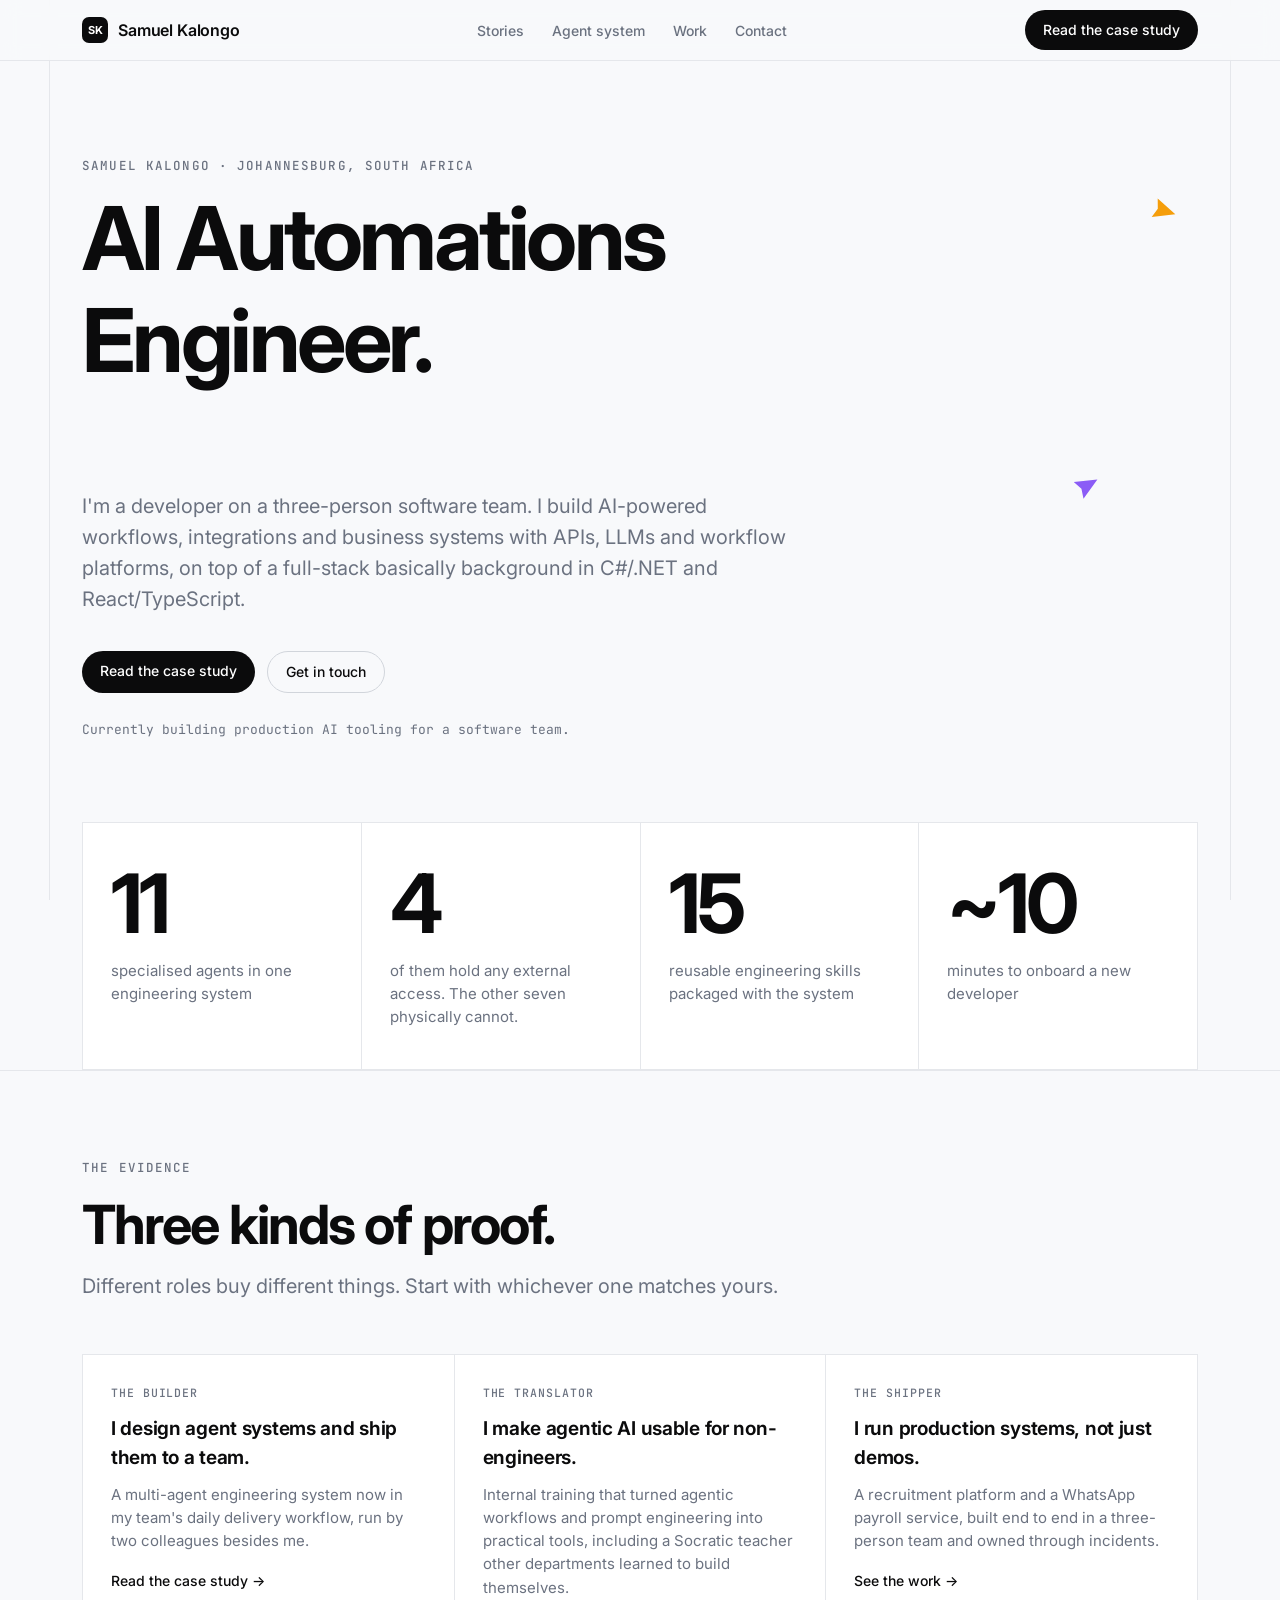
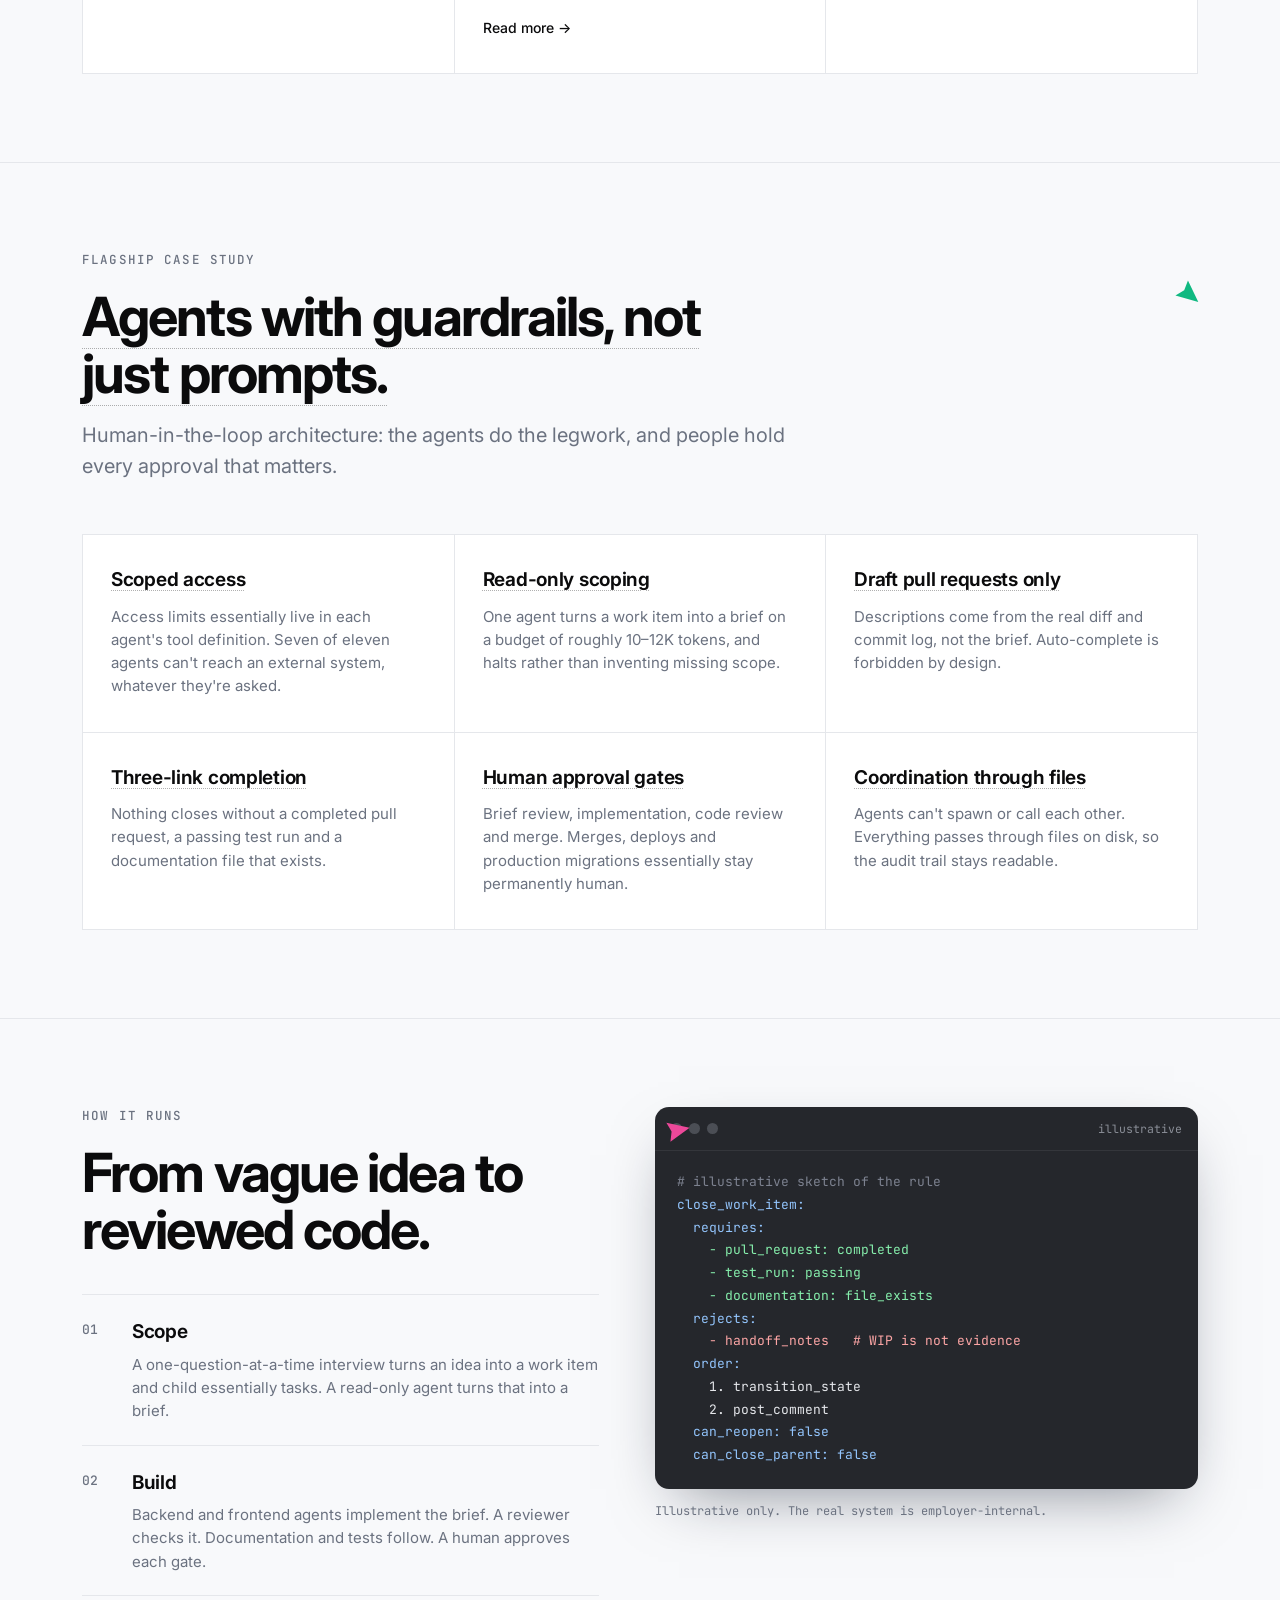
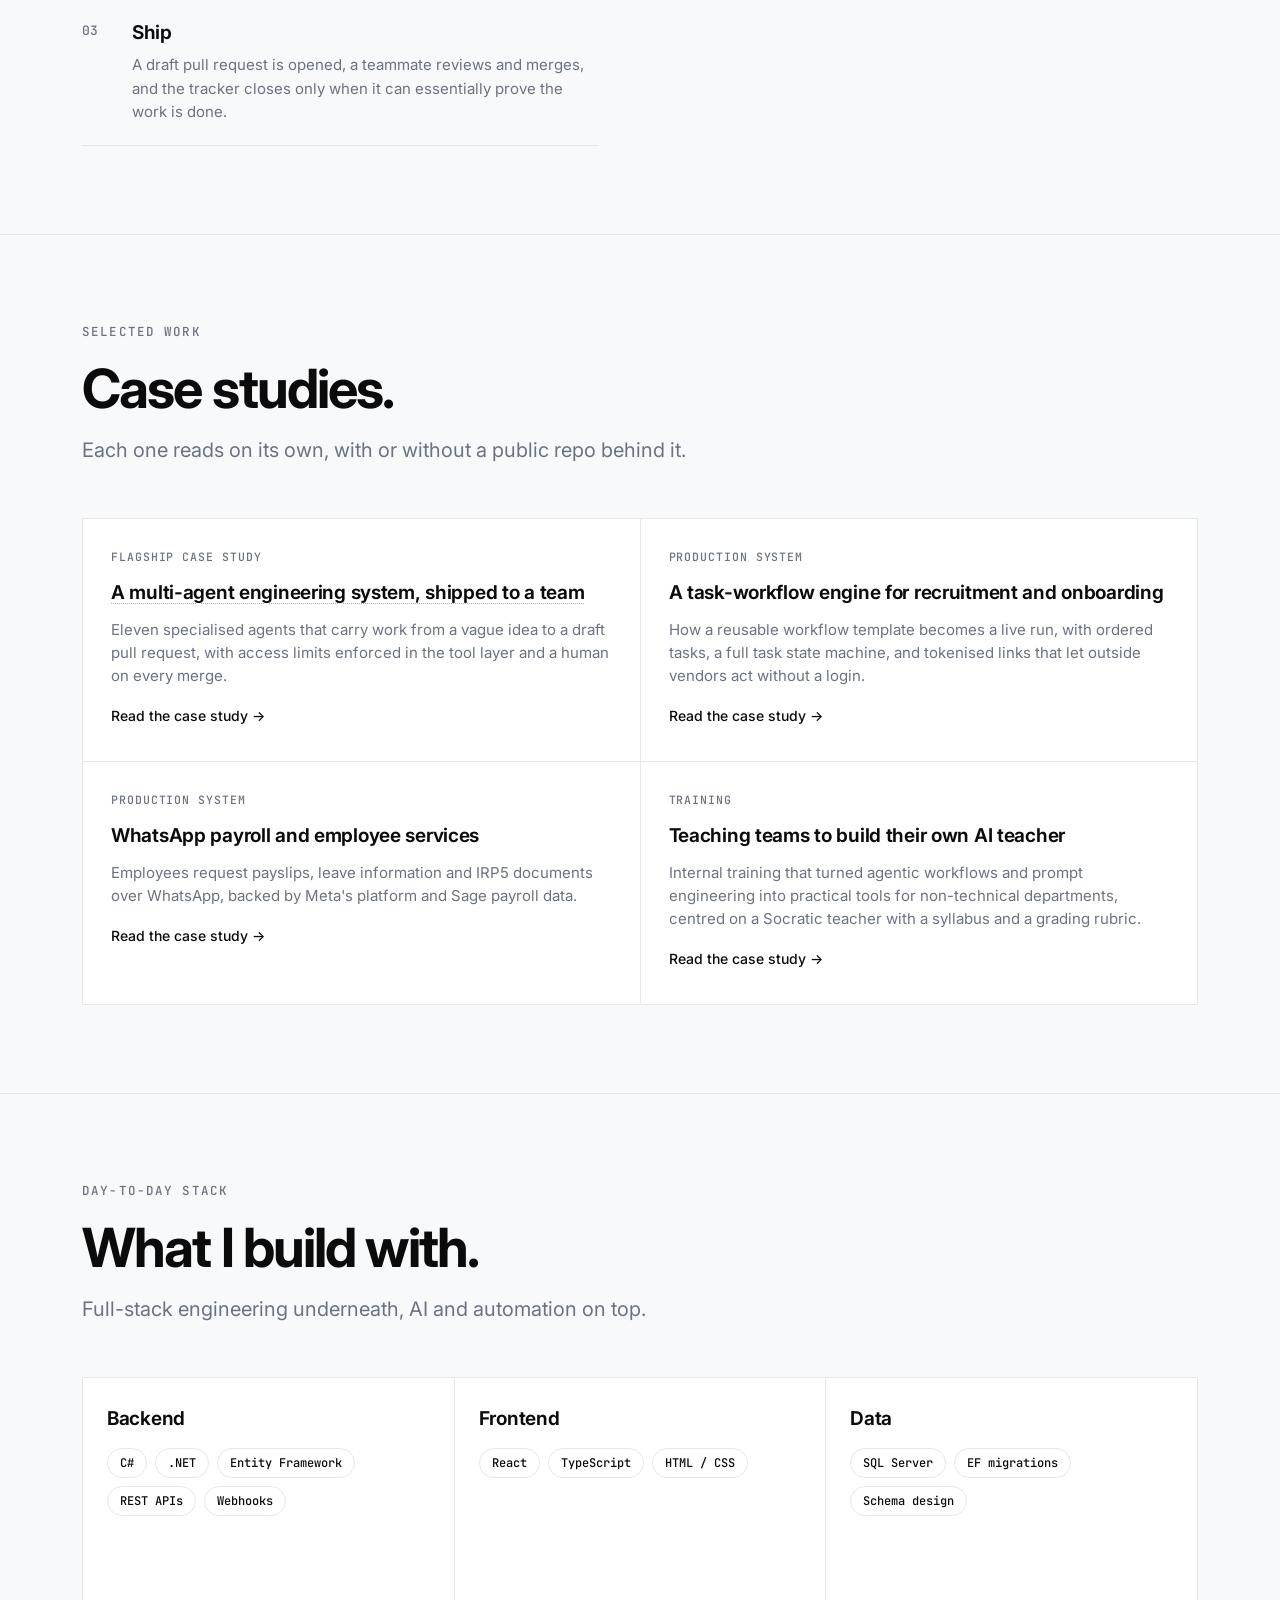
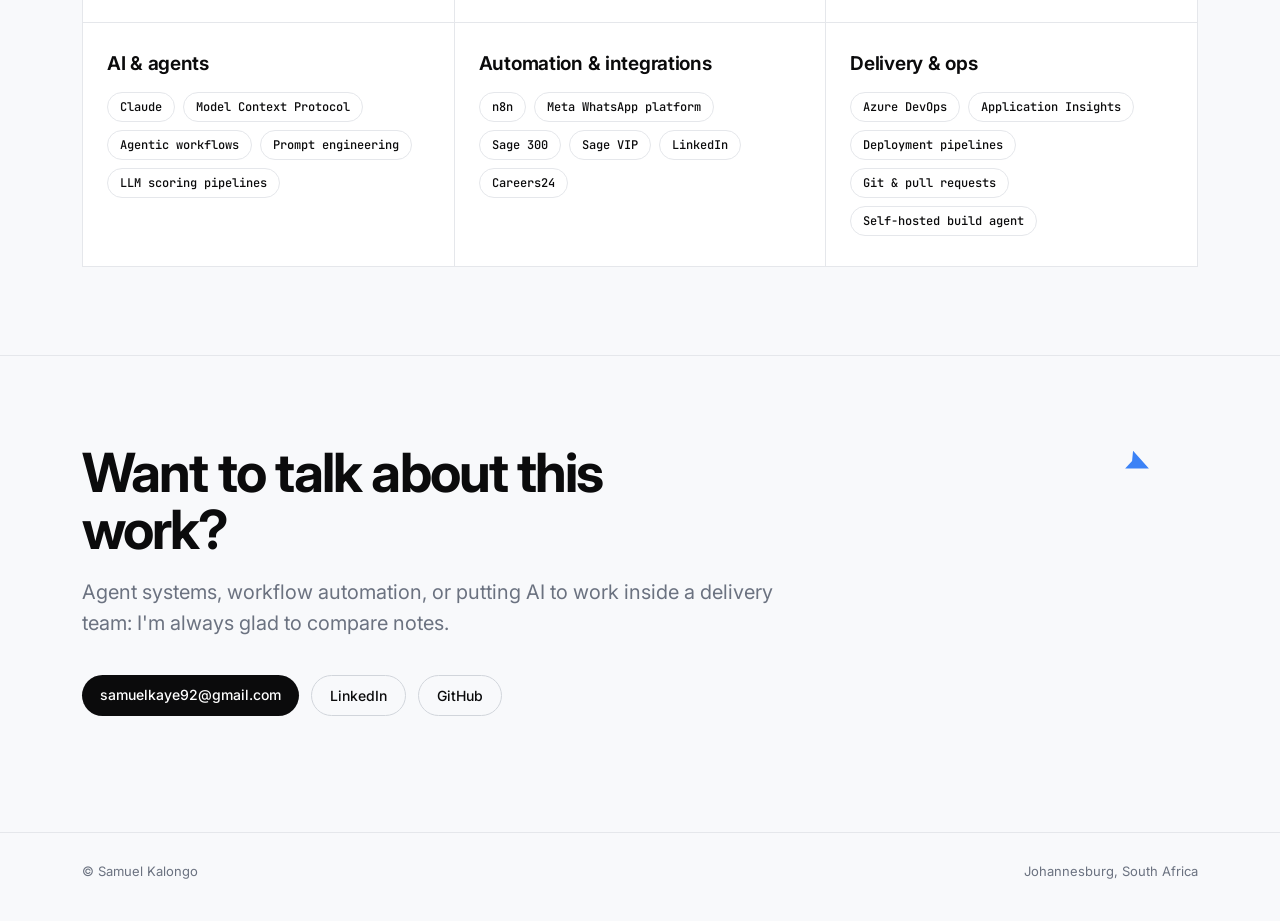
==== commit 5bf6bf8f: "Update portfolio: revision-style agents, glossary tips, stack carousel, no dead links Home and case " ====
--- a/index.html
+++ b/index.html
@@ -3,18 +3,18 @@
 <head>
 <meta charset="utf-8">
 <meta name="viewport" content="width=device-width, initial-scale=1">
-<title>Samuel Kalongo — Automation &amp; AI Integration Developer</title>
-<meta name="description" content="Automation &amp; AI Integration Developer. Production AI workflows, integrations and agent systems, built on a full-stack C#/.NET and React/TypeScript background.">
+<title>Samuel Kalongo — AI Automations Engineer</title>
+<meta name="description" content="AI Automations Engineer. Production AI workflows, integrations and agent systems, built on a full-stack C#/.NET and React/TypeScript background.">
 <link rel="icon" href="data:image/svg+xml,%3Csvg xmlns='http://www.w3.org/2000/svg' viewBox='0 0 32 32'%3E%3Crect width='32' height='32' rx='8' fill='%230b0b0c'/%3E%3Ctext x='16' y='21' font-family='Arial' font-weight='700' font-size='14' text-anchor='middle' fill='white'%3ESK%3C/text%3E%3C/svg%3E">
 <link rel="preconnect" href="https://fonts.googleapis.com">
 <link rel="preconnect" href="https://fonts.gstatic.com" crossorigin>
 <link href="https://fonts.googleapis.com/css2?family=Inter:wght@400;500;600;700&family=JetBrains+Mono:wght@400;500&display=swap" rel="stylesheet">
 <link rel="stylesheet" href="styles.css">
 <script>
-  // The build-in-real-time effect is progressive: no JS, reduced motion, or ?nofx all get the plain finished page.
+  // Progressive: no JS, reduced motion, or ?nofx all get the plain page with no intro.
   (function () {
     var r = window.matchMedia && matchMedia('(prefers-reduced-motion: reduce)').matches;
-    if (!r && !/[?&]nofx/.test(location.search)) document.documentElement.classList.add('fx');
+    if (!r && !/[?&]nofx/.test(location.search)) document.documentElement.classList.add('intro');
   })();
 </script>
 </head>
@@ -24,6 +24,7 @@
 <div class="rulers" aria-hidden="true"><i class="rx"></i><i class="ry"></i></div>
 <i class="guide gx" aria-hidden="true"></i><i class="guide gy" aria-hidden="true"></i>
 <div id="cursors" aria-hidden="true"></div>
+<script id="glossary" type="application/json">[{"match":"scoped access","tip":"Each agent can only use the tools it was explicitly given. The limit lives in its definition, not in a prompt asking it to behave."},{"match":"read-only scoping","tip":"The scoping agent reads a work item and writes a plan, but has no permission to change anything."},{"match":"draft pull requests","tip":"A draft pull request proposes code changes but can't be merged until a human marks it ready."},{"match":"three-link completion","tip":"A task only closes when three pieces of proof exist: a finished pull request, a passing test run, and real documentation."},{"match":"human approval gates","tip":"Checkpoints where a person must review and approve before the work moves on."},{"match":"coordination through files","tip":"Agents never call each other. They leave files for the next step, so a person can read the whole trail."},{"match":"guardrails","tip":"Hard limits enforced by the system itself, rather than instructions an AI could ignore."},{"match":"multi-agent","tip":"Several AI agents, each with its own narrow job, working as one system."},{"match":"state machine","tip":"A model where something is always in exactly one defined state and can only move between states by allowed steps."},{"match":"tokenised link","tip":"A secure one-off web address that proves who you are, so you can finish one task without creating an account."},{"match":"leaves a trail","tip":"An audit trail: a permanent record of who changed what, and when."},{"match":"instance","tip":"One running copy of a template, such as a single person's actual onboarding."},{"match":"socratic","tip":"Teaching by asking guiding questions instead of handing over answers."},{"match":"model context protocol","tip":"An open standard that lets AI models connect to tools and data in a controlled, uniform way."},{"match":"application insights","tip":"Microsoft's monitoring service for tracing errors and performance in running applications."},{"match":"entity framework","tip":"A .NET library for working with a database through C# objects instead of hand-written SQL."},{"match":"ef migrations","tip":"Versioned scripts that change a database's structure safely as the application evolves."},{"match":"n8n","tip":"A visual workflow-automation platform: connect apps and APIs with drag-and-drop steps."},{"match":"webhooks","tip":"A way for one system to notify another instantly when something happens."},{"match":"agentic workflows","tip":"Workflows where an AI decides some of the steps itself, using tools, instead of following a fixed script."},{"match":"prompt engineering","tip":"Writing instructions for an AI so it reliably does what you intend."},{"match":"self-hosted build agent","tip":"A machine you run yourself that automatically builds and tests code."},{"match":"deployment pipelines","tip":"Automated steps that carry code from a developer's machine to a live server."}]</script>
 
 <header class="nav">
   <div class="wrap">
@@ -42,90 +43,90 @@
 
 <section class="hero">
   <div class="wrap">
-    <p class="eyebrow" data-b="type" data-intro>Samuel Kalongo · Johannesburg, South Africa</p>
-    <h1 data-b="type" data-intro>Automation that holds up in production.</h1>
-    <p class="lede" data-b="type" data-intro>I'm an Automation &amp; AI Integration Developer. I build AI-powered workflows, integrations and business systems with APIs, LLMs and workflow platforms, on top of a full-stack background in C#/.NET and React/TypeScript.</p>
-    <div class="actions" data-b="fade" data-intro>
+    <p class="eyebrow">Samuel Kalongo · Johannesburg, South Africa</p>
+    <h1>AI Automations Engineer.</h1>
+    <p class="lede">I'm a developer on a three-person software team. I build AI-powered workflows, integrations and business systems with APIs, LLMs and workflow platforms, on top of a full-stack background in C#/.NET and React/TypeScript.</p>
+    <div class="actions">
       <a class="pill" href="work/agent-system/">Read the case study</a>
       <a class="pill ghost" href="#contact">Get in touch</a>
     </div>
-    <p class="now" data-b="type" data-intro>Currently building production AI tooling at Genghis Technology.</p>
-  </div>
-  <svg class="plane p1" data-b="fade" data-quiet viewBox="0 0 24 24" fill="currentColor" aria-hidden="true"><path d="M2 3l20 9L2 21l3-9z"/></svg>
-  <svg class="plane p2" data-b="fade" data-quiet viewBox="0 0 24 24" fill="currentColor" aria-hidden="true"><path d="M2 3l20 9L2 21l3-9z"/></svg>
+    <p class="now">Currently building production AI tooling for a software team.</p>
+  </div>
+  <svg class="plane p1" viewBox="0 0 24 24" fill="currentColor" aria-hidden="true"><path d="M2 3l20 9L2 21l3-9z"/></svg>
+  <svg class="plane p2" viewBox="0 0 24 24" fill="currentColor" aria-hidden="true"><path d="M2 3l20 9L2 21l3-9z"/></svg>
 </section>
 
 <section class="sec" style="padding:0;border-top:0">
   <div class="wrap"><div class="grid c4 stats">
-    <div class="cell" data-b="box"><span class="num" data-b="type">11</span><p data-b="type">specialised agents in one engineering system</p></div>
-    <div class="cell" data-b="box"><span class="num" data-b="type">4</span><p data-b="type">of them hold any external access. The other seven physically cannot.</p></div>
-    <div class="cell" data-b="box"><span class="num" data-b="type">15</span><p data-b="type">reusable engineering skills packaged with the system</p></div>
-    <div class="cell" data-b="box"><span class="num" data-b="type">~10</span><p data-b="type">minutes to onboard a new developer</p></div>
+    <div class="cell"><span class="num">11</span><p>specialised agents in one engineering system</p></div>
+    <div class="cell"><span class="num">4</span><p>of them hold any external access. The other seven physically cannot.</p></div>
+    <div class="cell"><span class="num">15</span><p>reusable engineering skills packaged with the system</p></div>
+    <div class="cell"><span class="num">~10</span><p>minutes to onboard a new developer</p></div>
   </div></div>
 </section>
 
 <section class="sec" id="stories">
   <div class="wrap">
     <div class="head">
-      <p class="eyebrow" data-b="type">The evidence</p>
-      <h2 data-b="type">Three kinds of proof.</h2>
-      <p class="sub" data-b="type">Different roles buy different things. Start with whichever one matches yours.</p>
+      <p class="eyebrow">The evidence</p>
+      <h2>Three kinds of proof.</h2>
+      <p class="sub">Different roles buy different things. Start with whichever one matches yours.</p>
     </div>
     <div class="grid c3">
-      <a class="cell" data-b="box" href="work/agent-system/">
-        <span class="tag" data-b="type">The builder</span>
-        <h3 data-b="type">I design agent systems and ship them to a team.</h3>
-        <p data-b="type">A multi-agent engineering system now in my team's daily delivery workflow, run by two colleagues besides me.</p>
-        <span class="more" data-b="fade">Read the case study →</span>
-      </a>
-      <a class="cell" data-b="box" href="work/agentic-ai-training/">
-        <span class="tag" data-b="type">The translator</span>
-        <h3 data-b="type">I make agentic AI usable for non-engineers.</h3>
-        <p data-b="type">Internal training that turned agentic workflows and prompt engineering into practical, department-level applications.</p>
-        <span class="more" data-b="fade">Read more →</span>
-      </a>
-      <a class="cell" data-b="box" href="#work">
-        <span class="tag" data-b="type">The shipper</span>
-        <h3 data-b="type">I run production systems, not just demos.</h3>
-        <p data-b="type">A recruitment platform and a WhatsApp payroll service, built end to end in a three-person team and owned through incidents.</p>
-        <span class="more" data-b="fade">See the work →</span>
+      <a class="cell" href="work/agent-system/">
+        <span class="tag">The builder</span>
+        <h3>I design agent systems and ship them to a team.</h3>
+        <p>A multi-agent engineering system now in my team's daily delivery workflow, run by two colleagues besides me.</p>
+        <span class="more">Read the case study →</span>
+      </a>
+      <a class="cell" href="work/agentic-ai-training/">
+        <span class="tag">The translator</span>
+        <h3>I make agentic AI usable for non-engineers.</h3>
+        <p>Internal training that turned agentic workflows and prompt engineering into practical tools, including a Socratic teacher other departments learned to build themselves.</p>
+        <span class="more">Read more →</span>
+      </a>
+      <a class="cell" href="#work">
+        <span class="tag">The shipper</span>
+        <h3>I run production systems, not just demos.</h3>
+        <p>A recruitment platform and a WhatsApp payroll service, built end to end in a three-person team and owned through incidents.</p>
+        <span class="more">See the work →</span>
       </a>
     </div>
   </div>
 </section>
 
 <section class="sec" id="system">
-  <svg class="plane p3" data-b="fade" data-quiet viewBox="0 0 24 24" fill="currentColor" aria-hidden="true"><path d="M2 3l20 9L2 21l3-9z"/></svg>
-  <div class="wrap">
-    <div class="head">
-      <p class="eyebrow" data-b="type">Flagship case study</p>
-      <h2 data-b="type">Agents with guardrails, not just prompts.</h2>
-      <p class="sub" data-b="type">The interesting part isn't the number of agents. It's what each one is, and isn't, allowed to do.</p>
+  <svg class="plane p3" viewBox="0 0 24 24" fill="currentColor" aria-hidden="true"><path d="M2 3l20 9L2 21l3-9z"/></svg>
+  <div class="wrap">
+    <div class="head">
+      <p class="eyebrow">Flagship case study</p>
+      <h2>Agents with guardrails, not just prompts.</h2>
+      <p class="sub">Human-in-the-loop architecture: the agents do the legwork, and people hold every approval that matters.</p>
     </div>
     <div class="grid c3">
-      <div class="cell" data-b="box">
-        <h3 data-b="type">Scoped access</h3>
-        <p data-b="type">Access limits live in each agent's tool definition. Seven of eleven agents can't reach an external system, whatever they're asked.</p>
-      </div>
-      <div class="cell" data-b="box">
-        <h3 data-b="type">Read-only scoping</h3>
-        <p data-b="type">One agent turns a work item into a brief on a budget of roughly 10–12K tokens, and halts rather than inventing missing scope.</p>
-      </div>
-      <div class="cell" data-b="box">
-        <h3 data-b="type">Draft pull requests only</h3>
-        <p data-b="type">Descriptions come from the real diff and commit log, not the brief. Auto-complete is forbidden by design.</p>
-      </div>
-      <div class="cell" data-b="box">
-        <h3 data-b="type">Three-link completion</h3>
-        <p data-b="type">Nothing closes without a completed pull request, a passing test run and a documentation file that exists.</p>
-      </div>
-      <div class="cell" data-b="box">
-        <h3 data-b="type">Human approval gates</h3>
-        <p data-b="type">Brief review, implementation, code review and merge. Merges, deploys and production migrations stay permanently human.</p>
-      </div>
-      <div class="cell" data-b="box">
-        <h3 data-b="type">Coordination through files</h3>
-        <p data-b="type">Agents can't spawn or call each other. Everything passes through files on disk, so the audit trail stays readable.</p>
+      <div class="cell">
+        <h3>Scoped access</h3>
+        <p>Access limits live in each agent's tool definition. Seven of eleven agents can't reach an external system, whatever they're asked.</p>
+      </div>
+      <div class="cell">
+        <h3>Read-only scoping</h3>
+        <p>One agent turns a work item into a brief on a budget of roughly 10–12K tokens, and halts rather than inventing missing scope.</p>
+      </div>
+      <div class="cell">
+        <h3>Draft pull requests only</h3>
+        <p>Descriptions come from the real diff and commit log, not the brief. Auto-complete is forbidden by design.</p>
+      </div>
+      <div class="cell">
+        <h3>Three-link completion</h3>
+        <p>Nothing closes without a completed pull request, a passing test run and a documentation file that exists.</p>
+      </div>
+      <div class="cell">
+        <h3>Human approval gates</h3>
+        <p>Brief review, implementation, code review and merge. Merges, deploys and production migrations stay permanently human.</p>
+      </div>
+      <div class="cell">
+        <h3>Coordination through files</h3>
+        <p>Agents can't spawn or call each other. Everything passes through files on disk, so the audit trail stays readable.</p>
       </div>
     </div>
   </div>
@@ -134,68 +135,68 @@
 <section class="sec" id="process">
   <div class="wrap split">
     <div>
-      <p class="eyebrow" data-b="type">How it runs</p>
-      <h2 data-b="type">From vague idea to reviewed code.</h2>
+      <p class="eyebrow">How it runs</p>
+      <h2>From vague idea to reviewed code.</h2>
       <div class="steps">
-        <div class="step"><span class="n" data-b="type">01</span><div><h3 data-b="type">Scope</h3><p data-b="type">A one-question-at-a-time interview turns an idea into a work item and child tasks. A read-only agent turns that into a brief.</p></div></div>
-        <div class="step"><span class="n" data-b="type">02</span><div><h3 data-b="type">Build</h3><p data-b="type">Backend and frontend agents implement the brief. A reviewer checks it. Documentation and tests follow. A human approves each gate.</p></div></div>
-        <div class="step"><span class="n" data-b="type">03</span><div><h3 data-b="type">Ship</h3><p data-b="type">A draft pull request is opened, a teammate reviews and merges, and the tracker closes only when it can prove the work is done.</p></div></div>
+        <div class="step"><span class="n">01</span><div><h3>Scope</h3><p>A one-question-at-a-time interview turns an idea into a work item and child tasks. A read-only agent turns that into a brief.</p></div></div>
+        <div class="step"><span class="n">02</span><div><h3>Build</h3><p>Backend and frontend agents implement the brief. A reviewer checks it. Documentation and tests follow. A human approves each gate.</p></div></div>
+        <div class="step"><span class="n">03</span><div><h3>Ship</h3><p>A draft pull request is opened, a teammate reviews and merges, and the tracker closes only when it can prove the work is done.</p></div></div>
       </div>
     </div>
     <div>
-      <div class="term" data-b="box">
-        <div class="bar" data-b="fade" data-quiet><i></i><i></i><i></i><em>illustrative</em></div>
-<pre><span class="ln cm" data-b="type"># illustrative sketch of the rule</span>
-<span class="ln k" data-b="type">close_work_item:</span>
-<span class="ln k" data-b="type">  requires:</span>
-<span class="ln ok" data-b="type">    - pull_request: completed</span>
-<span class="ln ok" data-b="type">    - test_run: passing</span>
-<span class="ln ok" data-b="type">    - documentation: file_exists</span>
-<span class="ln k" data-b="type">  rejects:</span>
-<span class="ln no" data-b="type">    - handoff_notes   # WIP is not evidence</span>
-<span class="ln k" data-b="type">  order:</span>
-<span class="ln v" data-b="type">    1. transition_state</span>
-<span class="ln v" data-b="type">    2. post_comment</span>
-<span class="ln k" data-b="type">  can_reopen: false</span>
-<span class="ln k" data-b="type">  can_close_parent: false</span></pre>
-      </div>
-      <p class="note" data-b="type">Illustrative only. The real system is employer-internal.</p>
-    </div>
-  </div>
-  <svg class="plane p4" data-b="fade" data-quiet viewBox="0 0 24 24" fill="currentColor" aria-hidden="true"><path d="M2 3l20 9L2 21l3-9z"/></svg>
+      <div class="term">
+        <div class="bar"><i></i><i></i><i></i><em>illustrative</em></div>
+<pre><span class="ln cm"># illustrative sketch of the rule</span>
+<span class="ln k">close_work_item:</span>
+<span class="ln k">  requires:</span>
+<span class="ln ok">    - pull_request: completed</span>
+<span class="ln ok">    - test_run: passing</span>
+<span class="ln ok">    - documentation: file_exists</span>
+<span class="ln k">  rejects:</span>
+<span class="ln no">    - handoff_notes   # WIP is not evidence</span>
+<span class="ln k">  order:</span>
+<span class="ln v">    1. transition_state</span>
+<span class="ln v">    2. post_comment</span>
+<span class="ln k">  can_reopen: false</span>
+<span class="ln k">  can_close_parent: false</span></pre>
+      </div>
+      <p class="note">Illustrative only. The real system is employer-internal.</p>
+    </div>
+  </div>
+  <svg class="plane p4" viewBox="0 0 24 24" fill="currentColor" aria-hidden="true"><path d="M2 3l20 9L2 21l3-9z"/></svg>
 </section>
 
 <section class="sec" id="work">
   <div class="wrap">
     <div class="head">
-      <p class="eyebrow" data-b="type">Selected work</p>
-      <h2 data-b="type">Case studies.</h2>
-      <p class="sub" data-b="type">Each one reads on its own, with or without a public repo behind it.</p>
+      <p class="eyebrow">Selected work</p>
+      <h2>Case studies.</h2>
+      <p class="sub">Each one reads on its own, with or without a public repo behind it.</p>
     </div>
     <div class="grid c2">
-      <a class="cell" data-b="box" href="work/agent-system/">
-        <span class="tag" data-b="type">Flagship case study</span>
-        <h3 data-b="type">A multi-agent engineering system, shipped to a team</h3>
-        <p data-b="type">Eleven specialised agents that carry work from a vague idea to a draft pull request, with access limits enforced in the tool layer and a human on every merge.</p>
-        <span class="more" data-b="fade">Read the case study →</span>
-      </a>
-      <a class="cell" data-b="box" href="work/recruitment-workflow-engine/">
-        <span class="tag" data-b="type">Production system</span>
-        <h3 data-b="type">A workflow engine for recruitment and onboarding</h3>
-        <p data-b="type">Reusable workflow templates, a full task state machine, and tokenised links that let outside vendors complete tasks with no login.</p>
-        <span class="more" data-b="fade">Read the case study →</span>
-      </a>
-      <a class="cell" data-b="box" href="work/whatsapp-employee-services/">
-        <span class="tag" data-b="type">Production system</span>
-        <h3 data-b="type">WhatsApp payroll and employee services</h3>
-        <p data-b="type">Employees request payslips, leave information and IRP5 documents over WhatsApp, backed by Meta's platform and Sage payroll data.</p>
-        <span class="more" data-b="fade">Read the case study →</span>
-      </a>
-      <a class="cell" data-b="box" href="work/agentic-ai-training/">
-        <span class="tag" data-b="type">Training</span>
-        <h3 data-b="type">Agentic AI training for non-technical teams</h3>
-        <p data-b="type">Internal training that translated agentic workflows and prompt engineering into practical applications for each department.</p>
-        <span class="more" data-b="fade">Read the case study →</span>
+      <a class="cell" href="work/agent-system/">
+        <span class="tag">Flagship case study</span>
+        <h3>A multi-agent engineering system, shipped to a team</h3>
+        <p>Eleven specialised agents that carry work from a vague idea to a draft pull request, with access limits enforced in the tool layer and a human on every merge.</p>
+        <span class="more">Read the case study →</span>
+      </a>
+      <a class="cell" href="work/recruitment-workflow-engine/">
+        <span class="tag">Production system</span>
+        <h3>A task-workflow engine for recruitment and onboarding</h3>
+        <p>How a reusable workflow template becomes a live run, with ordered tasks, a full task state machine, and tokenised links that let outside vendors act without a login.</p>
+        <span class="more">Read the case study →</span>
+      </a>
+      <a class="cell" href="work/whatsapp-employee-services/">
+        <span class="tag">Production system</span>
+        <h3>WhatsApp payroll and employee services</h3>
+        <p>Employees request payslips, leave information and IRP5 documents over WhatsApp, backed by Meta's platform and Sage payroll data.</p>
+        <span class="more">Read the case study →</span>
+      </a>
+      <a class="cell" href="work/agentic-ai-training/">
+        <span class="tag">Training</span>
+        <h3>Teaching teams to build their own AI teacher</h3>
+        <p>Internal training that turned agentic workflows and prompt engineering into practical tools for non-technical departments, centred on a Socratic teacher with a syllabus and a grading rubric.</p>
+        <span class="more">Read the case study →</span>
       </a>
     </div>
   </div>
@@ -203,26 +204,47 @@
 
 <section class="sec">
   <div class="wrap">
-    <p class="eyebrow" data-b="type">Day-to-day stack</p>
-    <div class="chips">
-      <span class="chip" data-b="fade" data-quiet>C# / .NET</span>
-      <span class="chip" data-b="fade" data-quiet>React / TypeScript</span>
-      <span class="chip" data-b="fade" data-quiet>SQL Server</span>
-      <span class="chip" data-b="fade" data-quiet>Azure DevOps</span>
-      <span class="chip" data-b="fade" data-quiet>Application Insights</span>
-      <span class="chip" data-b="fade" data-quiet>Model Context Protocol</span>
-      <span class="chip" data-b="fade" data-quiet>n8n</span>
+    <div class="head">
+      <p class="eyebrow">Day-to-day stack</p>
+      <h2>What I build with.</h2>
+      <p class="sub">Full-stack engineering underneath, AI and automation on top.</p>
+    </div>
+    <div class="grid c3 stack">
+      <div class="cell">
+        <h3>Backend</h3>
+        <div class="chips"><span class="chip">C#</span><span class="chip">.NET</span><span class="chip">Entity Framework</span><span class="chip">REST APIs</span><span class="chip">Webhooks</span></div>
+      </div>
+      <div class="cell">
+        <h3>Frontend</h3>
+        <div class="chips"><span class="chip">React</span><span class="chip">TypeScript</span><span class="chip">HTML / CSS</span></div>
+      </div>
+      <div class="cell">
+        <h3>Data</h3>
+        <div class="chips"><span class="chip">SQL Server</span><span class="chip">EF migrations</span><span class="chip">Schema design</span></div>
+      </div>
+      <div class="cell">
+        <h3>AI &amp; agents</h3>
+        <div class="chips"><span class="chip">Claude</span><span class="chip">Model Context Protocol</span><span class="chip">Agentic workflows</span><span class="chip">Prompt engineering</span><span class="chip">LLM scoring pipelines</span></div>
+      </div>
+      <div class="cell">
+        <h3>Automation &amp; integrations</h3>
+        <div class="chips"><span class="chip">n8n</span><span class="chip">Meta WhatsApp platform</span><span class="chip">Sage 300</span><span class="chip">Sage VIP</span><span class="chip">LinkedIn</span><span class="chip">Careers24</span></div>
+      </div>
+      <div class="cell">
+        <h3>Delivery &amp; ops</h3>
+        <div class="chips"><span class="chip">Azure DevOps</span><span class="chip">Application Insights</span><span class="chip">Deployment pipelines</span><span class="chip">Git &amp; pull requests</span><span class="chip">Self-hosted build agent</span></div>
+      </div>
     </div>
   </div>
 </section>
 
 <section class="sec cta" id="contact">
-  <svg class="plane p5" data-b="fade" data-quiet viewBox="0 0 24 24" fill="currentColor" aria-hidden="true"><path d="M2 3l20 9L2 21l3-9z"/></svg>
-  <div class="wrap">
-    <h2 data-b="type">Have something that needs automating?</h2>
-    <p class="sub" data-b="type">I'm open to remote AI automation, integration and implementation roles. Based in South Africa.</p>
-    <div class="actions" data-b="fade">
-      <a class="pill" href="mailto:samuel.ki8492@gmail.com">samuel.ki8492@gmail.com</a>
+  <svg class="plane p5" viewBox="0 0 24 24" fill="currentColor" aria-hidden="true"><path d="M2 3l20 9L2 21l3-9z"/></svg>
+  <div class="wrap">
+    <h2>Want to talk about this work?</h2>
+    <p class="sub">Agent systems, workflow automation, or putting AI to work inside a delivery team: I'm always glad to compare notes.</p>
+    <div class="actions">
+      <a class="pill" href="mailto:samuelkaye92@gmail.com">samuelkaye92@gmail.com</a>
       <a class="pill ghost" href="https://www.linkedin.com/in/samuel-kalongo-777623247/">LinkedIn</a>
       <a class="pill ghost" href="https://github.com/Sammy-Kaye">GitHub</a>
     </div>
@@ -233,6 +255,8 @@
 
 <footer class="foot"><div class="wrap"><span>© Samuel Kalongo</span><span>Johannesburg, South Africa</span></div></footer>
 
-<script src="fx.js"></script>
+<script src="tooltip.js"></script>
+<script src="fx-edit.js"></script>
+<script src="agents.js"></script>
 </body>
 </html>
--- a/styles.css
+++ b/styles.css
@@ -91,16 +91,6 @@
 .p5 { right: 10%; top: 20%; color: #3b82f6; transform: rotate(24deg); }
 
 /* ---------- build effect (only when JS adds .fx) ---------- */
-.fx [data-b] { position: relative; }
-.fx [data-b="type"]:not(.ready) { visibility: hidden; }
-.fx [data-b="type"] .w { white-space: nowrap; }
-.fx [data-b="type"] .c { opacity: 0; }
-.fx [data-b="type"] .c.on { opacity: 1; }
-.fx [data-b="box"], .fx [data-b="fade"] { --a: 0; }
-.fx .cell[data-b="box"] { background: rgba(255, 255, 255, var(--a)); border-color: rgba(var(--line), var(--a)); }
-.fx .term[data-b="box"] { background: rgba(37, 39, 44, var(--a)); box-shadow: none; }
-.fx [data-b="fade"] { opacity: var(--a); }
-.fx .term .bar { opacity: var(--a); }
 .frame { position: absolute; left: -5px; top: -5px; width: calc((100% + 10px) * var(--fw, 0)); height: calc((100% + 10px) * var(--fh, 0)); border: 1px solid var(--ac, #3b82f6); background: color-mix(in srgb, var(--ac, #3b82f6) 5%, transparent); opacity: 0; pointer-events: none; z-index: 5; }
 .frame b { position: absolute; width: 7px; height: 7px; background: #fff; border: 1px solid var(--ac, #3b82f6); }
 .frame b:nth-child(1) { left: -4px; top: -4px; } .frame b:nth-child(2) { right: -4px; top: -4px; }
@@ -128,7 +118,8 @@
 .gx { top: 0; bottom: 0; left: 0; width: 1px; }
 .gy { left: 0; right: 0; top: 0; height: 1px; }
 
-#intro { position: fixed; inset: 0; z-index: 100; background: var(--bg); display: grid; place-items: center; transition: opacity .5s; }
+#intro { display: none; position: fixed; inset: 0; z-index: 100; background: var(--bg); display: grid; place-items: center; transition: opacity .5s; }
+.intro #intro { display: grid; }
 #intro.out { opacity: 0; }
 #intro .ring { position: relative; width: 250px; height: 250px; animation: spin 3.2s linear infinite; transition: transform .6s ease, opacity .6s; }
 #intro.out .ring { transform: scale(2.6); opacity: 0; animation-play-state: paused; }
@@ -167,3 +158,34 @@
 .case pre { background: #25272c; color: #e5e7eb; border-radius: 12px; padding: 20px 22px; overflow-x: auto; font: 400 13px/1.7 var(--mono); margin: 0 0 22px; }
 .case pre code { background: none; padding: 0; }
 .case .conf { margin-top: 56px; padding: 16px 18px; border: 1px solid rgb(var(--line)); background: #fff; border-radius: 10px; font-size: 14px; color: var(--mute); }
+
+.stack .cell { padding: 26px 24px 30px; }
+.stack .chips { gap: 8px; margin-top: 14px; }
+.stack .chip { font-size: 12px; padding: 6px 12px; }
+
+/* ---------- case-study revision effect ---------- */
+.case .tk.wr { text-decoration: underline wavy #ef4444; text-decoration-thickness: 1px; text-underline-offset: 3px; }
+.case .tk.hl, .case .fl.hl { animation: hl 1.4s ease-out; }
+@keyframes hl { 0% { background: color-mix(in srgb, var(--ac, #3b82f6) 38%, transparent); } 100% { background: transparent; } }
+.case .fl { display: inline-block; overflow: hidden; white-space: pre; vertical-align: bottom; max-width: 12em; }
+.case .fl.rm { animation: rm .5s ease forwards; }
+@keyframes rm { 0% { max-width: 12em; opacity: 1; color: #ef4444; text-decoration: line-through; background: rgba(239,68,68,.15); } 55% { max-width: 12em; opacity: 1; color: #ef4444; text-decoration: line-through; } 100% { max-width: 0; opacity: 0; } }
+.case [data-x] { }
+.case .w { white-space: nowrap; }
+.case .c { opacity: 0; }
+.case .c.on { opacity: 1; }
+.case .ready .c { opacity: 0; } .case .ready .c.on { opacity: 1; }
+.case .video { position: relative; aspect-ratio: 16 / 9; margin: 0 0 44px; border-radius: 12px; overflow: hidden; background: #25272c; }
+.case .video iframe, .case .video video { position: absolute; inset: 0; width: 100%; height: 100%; border: 0; }
+
+/* ---------- hovering agents ---------- */
+.hero h1 { min-height: 3.06em; }
+.sr { position: absolute; width: 1px; height: 1px; overflow: hidden; clip: rect(0 0 0 0); white-space: nowrap; }
+.rt.sel { background: rgba(59, 130, 246, .28); }
+.rt .ct { display: inline-block; width: 0; height: 1em; }
+[data-tip] { cursor: help; }
+h2[data-tip], h3[data-tip] { text-decoration: underline dotted rgba(11, 11, 12, .32); text-decoration-thickness: 1px; text-underline-offset: .22em; }
+.tipbox { position: absolute; left: 0; top: 0; max-width: 270px; min-height: 20px; background: #0b0b0c; color: #fff; font: 400 13px/1.45 var(--font); padding: 10px 13px; border-radius: 10px; box-shadow: 0 14px 34px -10px rgba(15, 23, 42, .5); opacity: 0; transition: opacity .15s; will-change: transform; }
+.stack { grid-auto-rows: 1fr; }
+.stack .cell { position: relative; }
+.stack .cell.grab { z-index: 20; background: #fff !important; box-shadow: 0 22px 44px -14px rgba(15, 23, 42, .4); transition: box-shadow .2s; cursor: grabbing; }
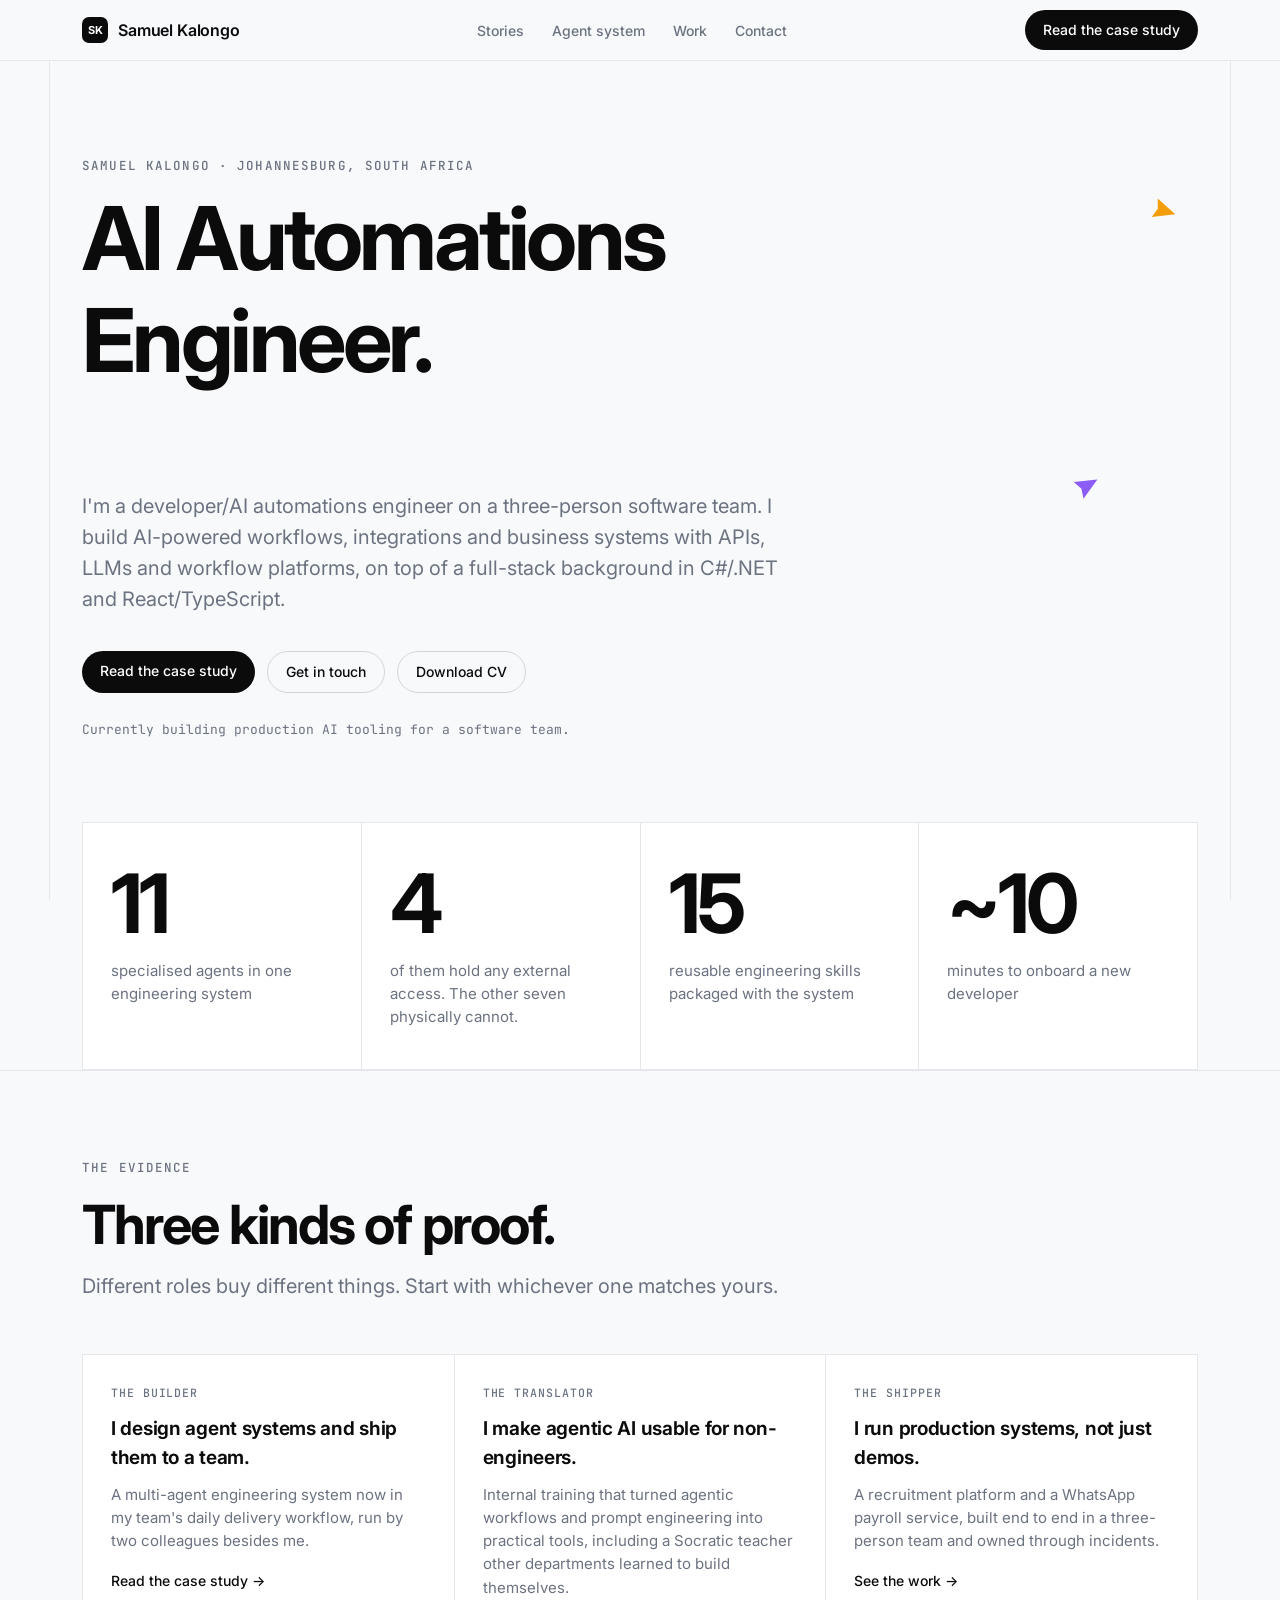
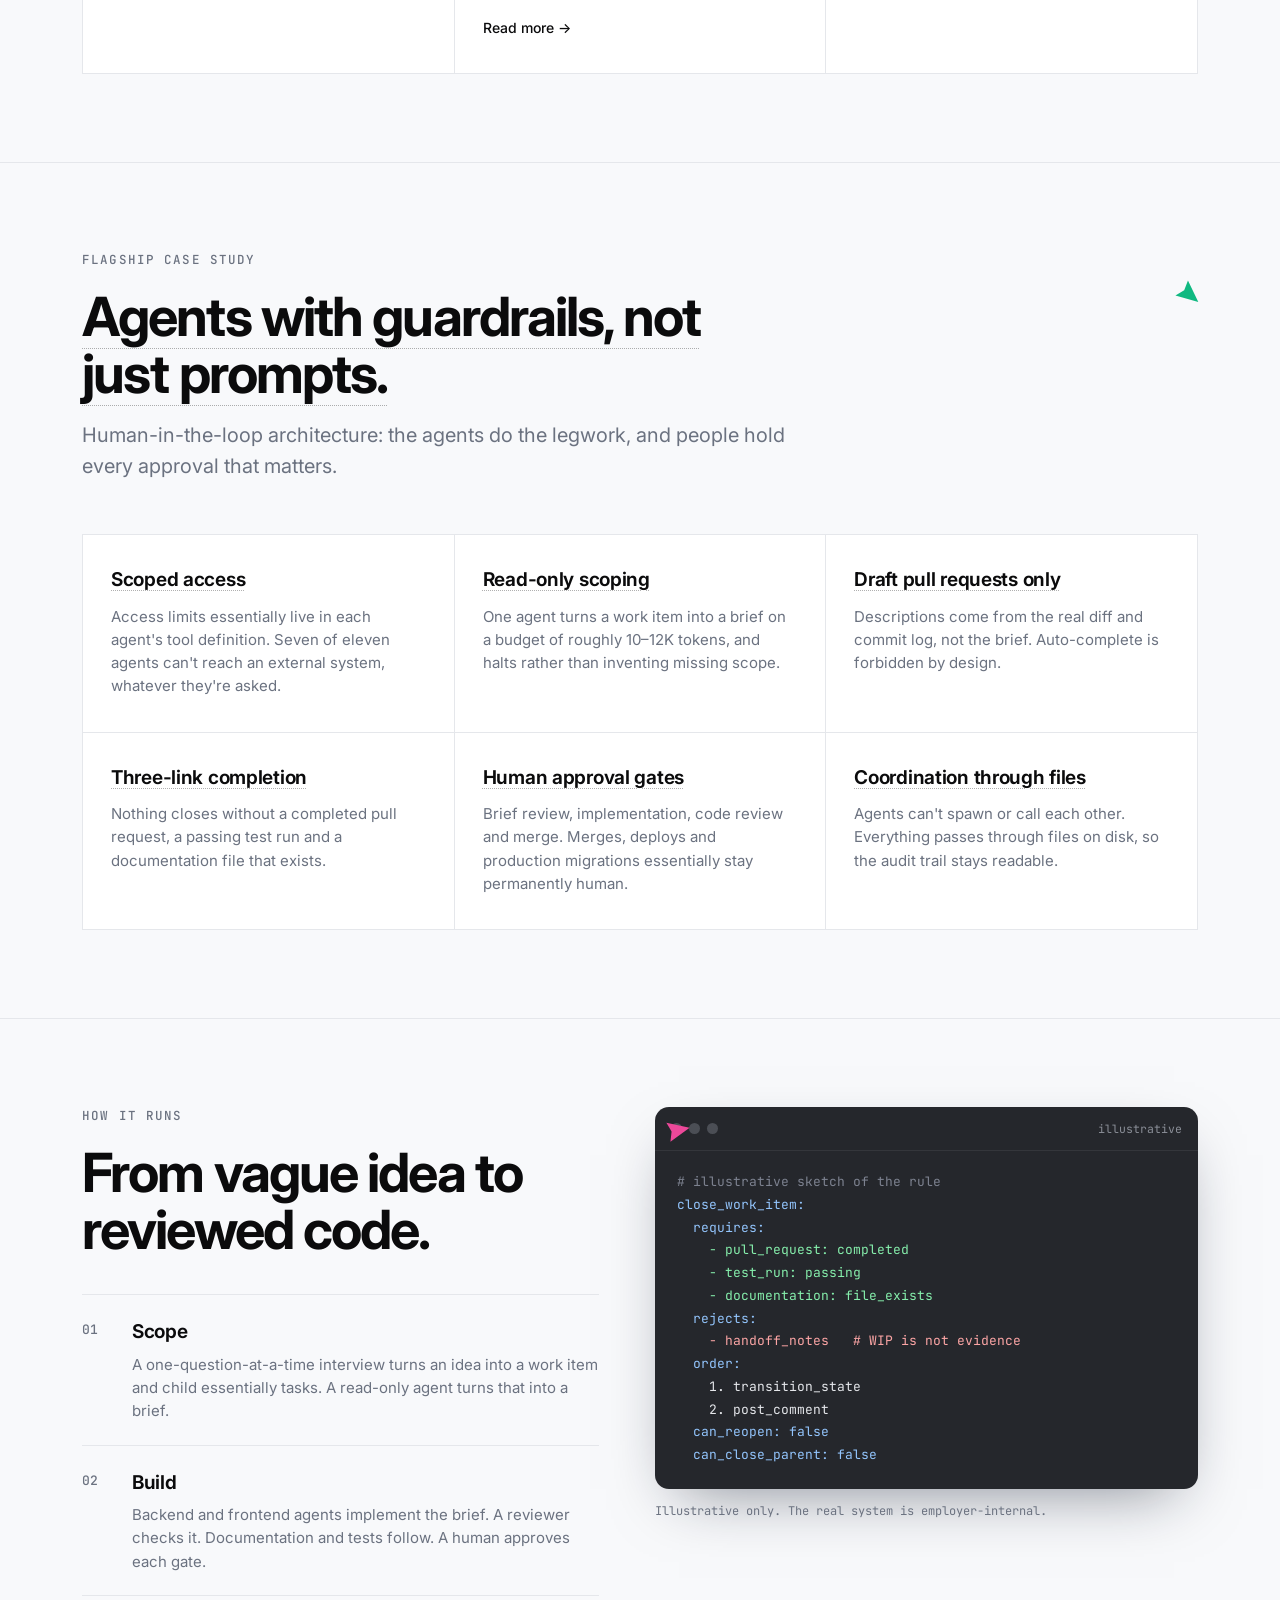
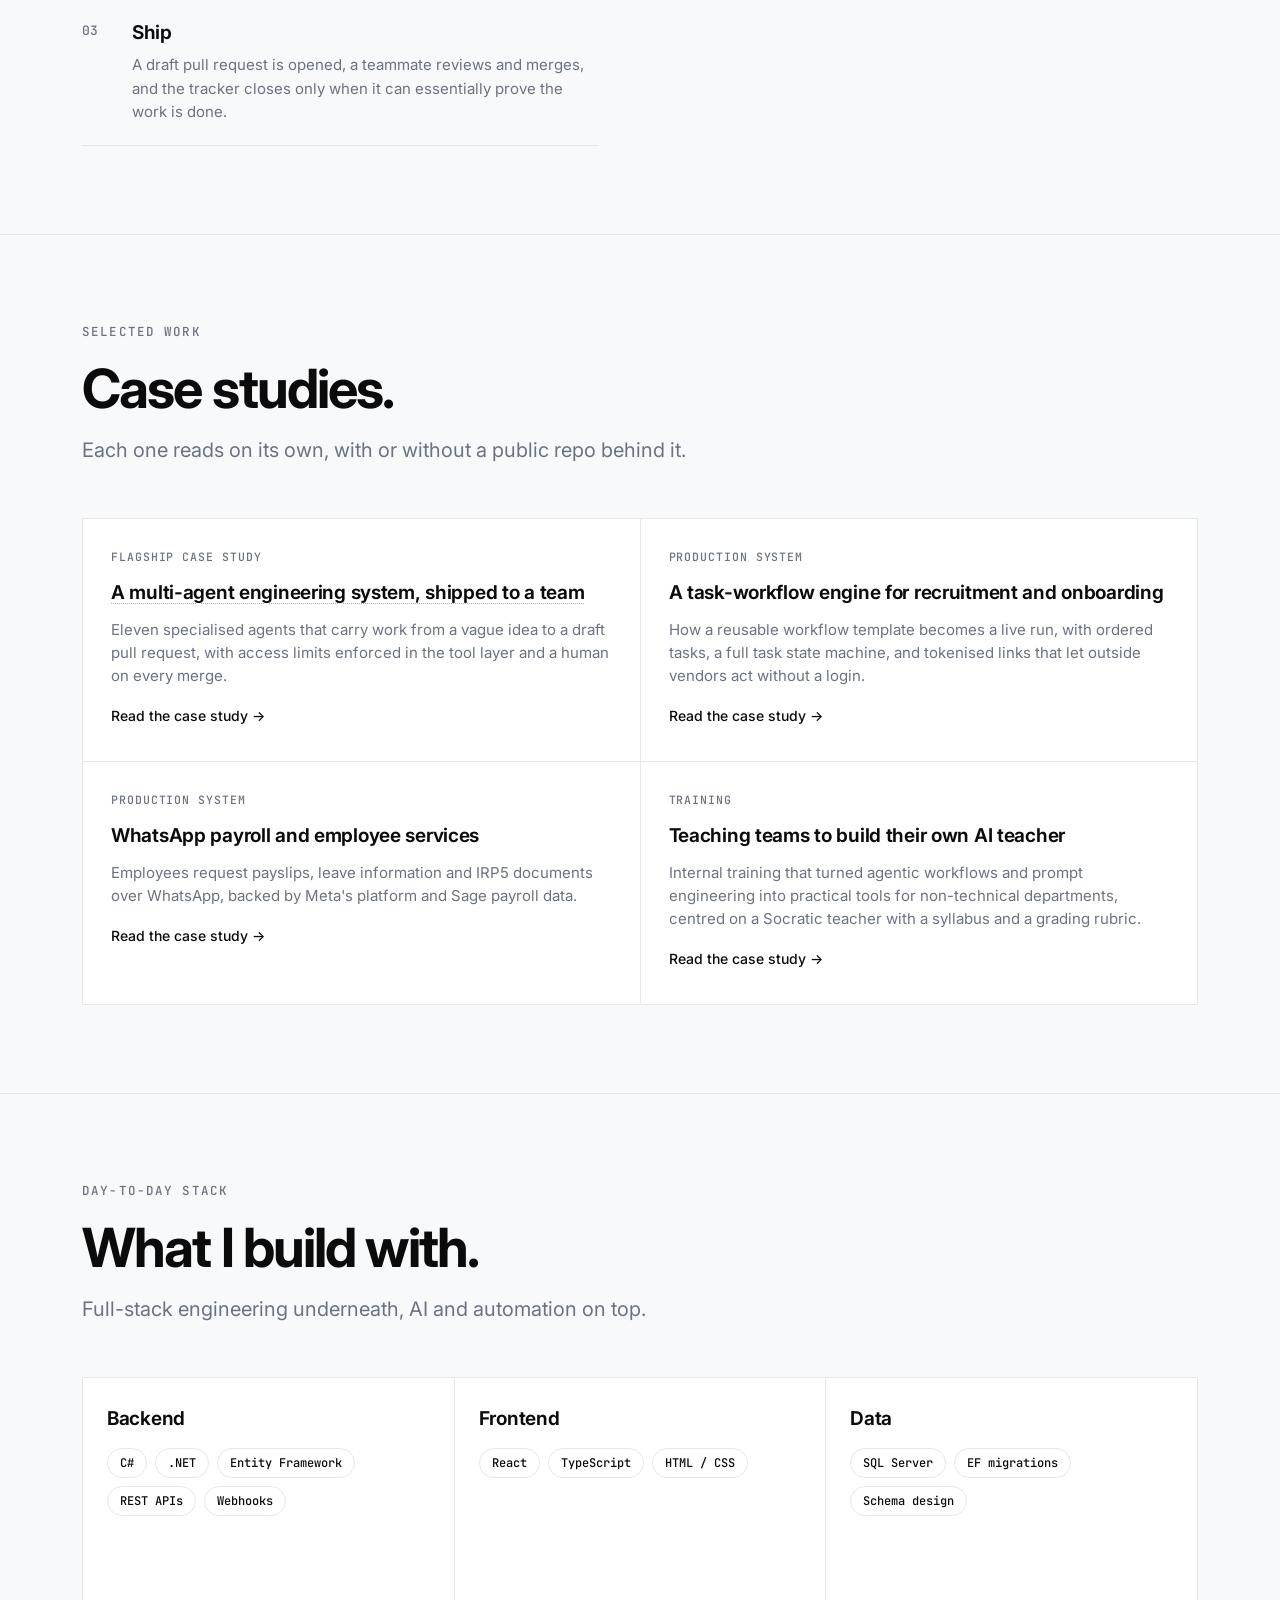
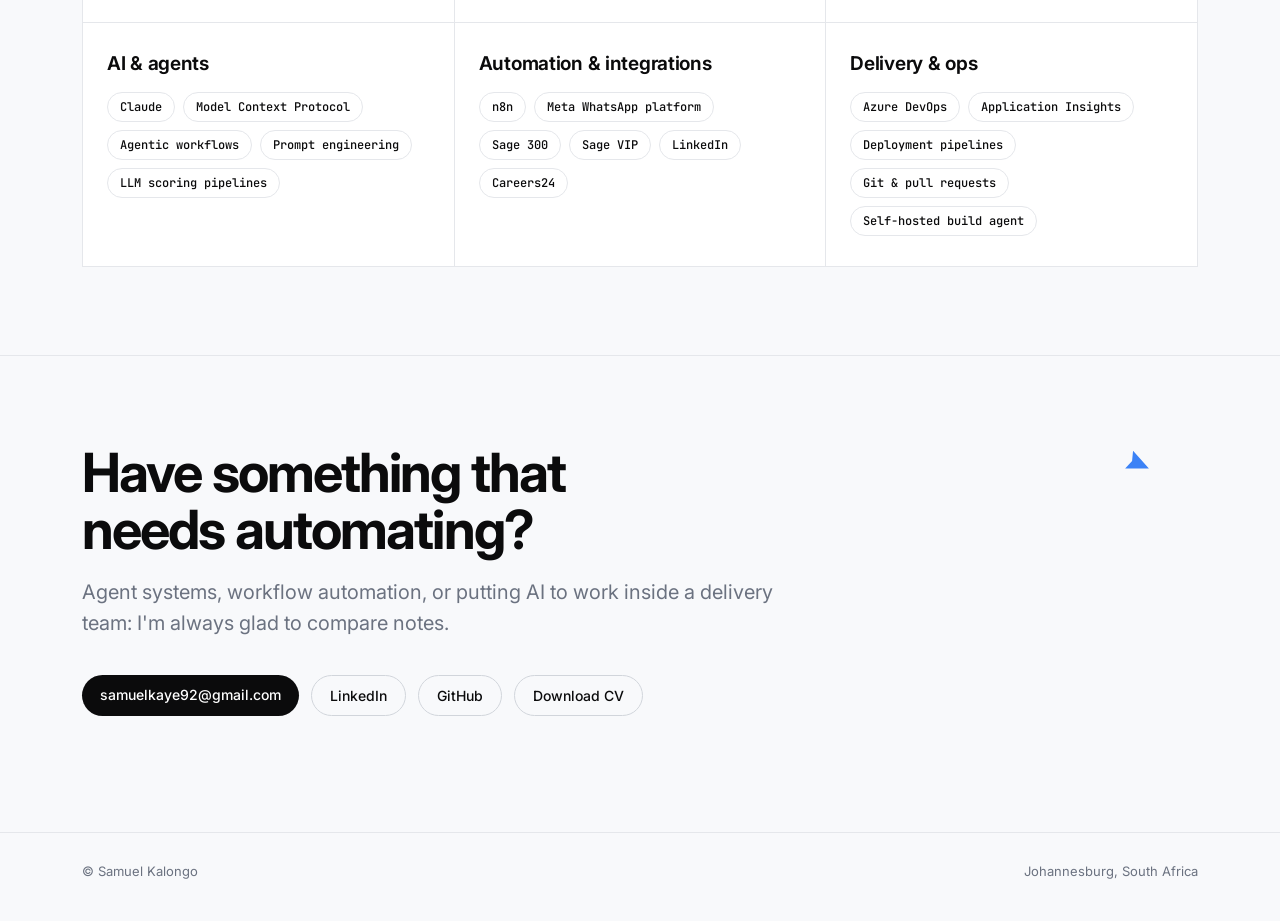
==== commit 93ba68e8: "Add updated CV, mobile nav polish, hero wording Co-Authored-By: Claude Sonnet 5.5 <noreply@anthropic" ====
--- a/index.html
+++ b/index.html
@@ -28,7 +28,7 @@
 
 <header class="nav">
   <div class="wrap">
-    <a class="brand" href="#top"><span class="mark">SK</span>Samuel Kalongo</a>
+    <a class="brand" href="#top"><span class="mark">SK</span><span class="bn">Samuel Kalongo</span></a>
     <ul>
       <li><a href="#stories">Stories</a></li>
       <li><a href="#system">Agent system</a></li>
@@ -45,10 +45,11 @@
   <div class="wrap">
     <p class="eyebrow">Samuel Kalongo · Johannesburg, South Africa</p>
     <h1>AI Automations Engineer.</h1>
-    <p class="lede">I'm a developer on a three-person software team. I build AI-powered workflows, integrations and business systems with APIs, LLMs and workflow platforms, on top of a full-stack background in C#/.NET and React/TypeScript.</p>
+    <p class="lede">I'm a developer/AI automations engineer on a three-person software team. I build AI-powered workflows, integrations and business systems with APIs, LLMs and workflow platforms, on top of a full-stack background in C#/.NET and React/TypeScript.</p>
     <div class="actions">
       <a class="pill" href="work/agent-system/">Read the case study</a>
       <a class="pill ghost" href="#contact">Get in touch</a>
+      <a class="pill ghost" href="Samuel-Kalongo-CV.pdf">Download CV</a>
     </div>
     <p class="now">Currently building production AI tooling for a software team.</p>
   </div>
@@ -241,12 +242,13 @@
 <section class="sec cta" id="contact">
   <svg class="plane p5" viewBox="0 0 24 24" fill="currentColor" aria-hidden="true"><path d="M2 3l20 9L2 21l3-9z"/></svg>
   <div class="wrap">
-    <h2>Want to talk about this work?</h2>
+    <h2>Have something that needs automating?</h2>
     <p class="sub">Agent systems, workflow automation, or putting AI to work inside a delivery team: I'm always glad to compare notes.</p>
     <div class="actions">
       <a class="pill" href="mailto:samuelkaye92@gmail.com">samuelkaye92@gmail.com</a>
       <a class="pill ghost" href="https://www.linkedin.com/in/samuel-kalongo-777623247/">LinkedIn</a>
       <a class="pill ghost" href="https://github.com/Sammy-Kaye">GitHub</a>
+      <a class="pill ghost" href="Samuel-Kalongo-CV.pdf">Download CV</a>
     </div>
   </div>
 </section>
--- a/styles.css
+++ b/styles.css
@@ -175,8 +175,6 @@
 .case .c { opacity: 0; }
 .case .c.on { opacity: 1; }
 .case .ready .c { opacity: 0; } .case .ready .c.on { opacity: 1; }
-.case .video { position: relative; aspect-ratio: 16 / 9; margin: 0 0 44px; border-radius: 12px; overflow: hidden; background: #25272c; }
-.case .video iframe, .case .video video { position: absolute; inset: 0; width: 100%; height: 100%; border: 0; }
 
 /* ---------- hovering agents ---------- */
 .hero h1 { min-height: 3.06em; }
@@ -189,3 +187,16 @@
 .stack { grid-auto-rows: 1fr; }
 .stack .cell { position: relative; }
 .stack .cell.grab { z-index: 20; background: #fff !important; box-shadow: 0 22px 44px -14px rgba(15, 23, 42, .4); transition: box-shadow .2s; cursor: grabbing; }
+
+/* ---------- small phones ---------- */
+.brand, .nav .pill { white-space: nowrap; }
+@media (max-width: 480px) {
+  .nav .wrap { height: 56px; }
+  .nav .pill { padding: 8px 14px; font-size: 13px; }
+  .hero { padding-top: 48px; }
+  .actions .pill { padding: 10px 16px; }
+  .cell { padding: 24px 20px 28px; }
+  .term pre { font-size: 12px; padding: 16px 16px 0; }
+  .case { padding: 48px 20px 72px; }
+}
+@media (max-width: 400px) { .brand .bn { display: none; } }
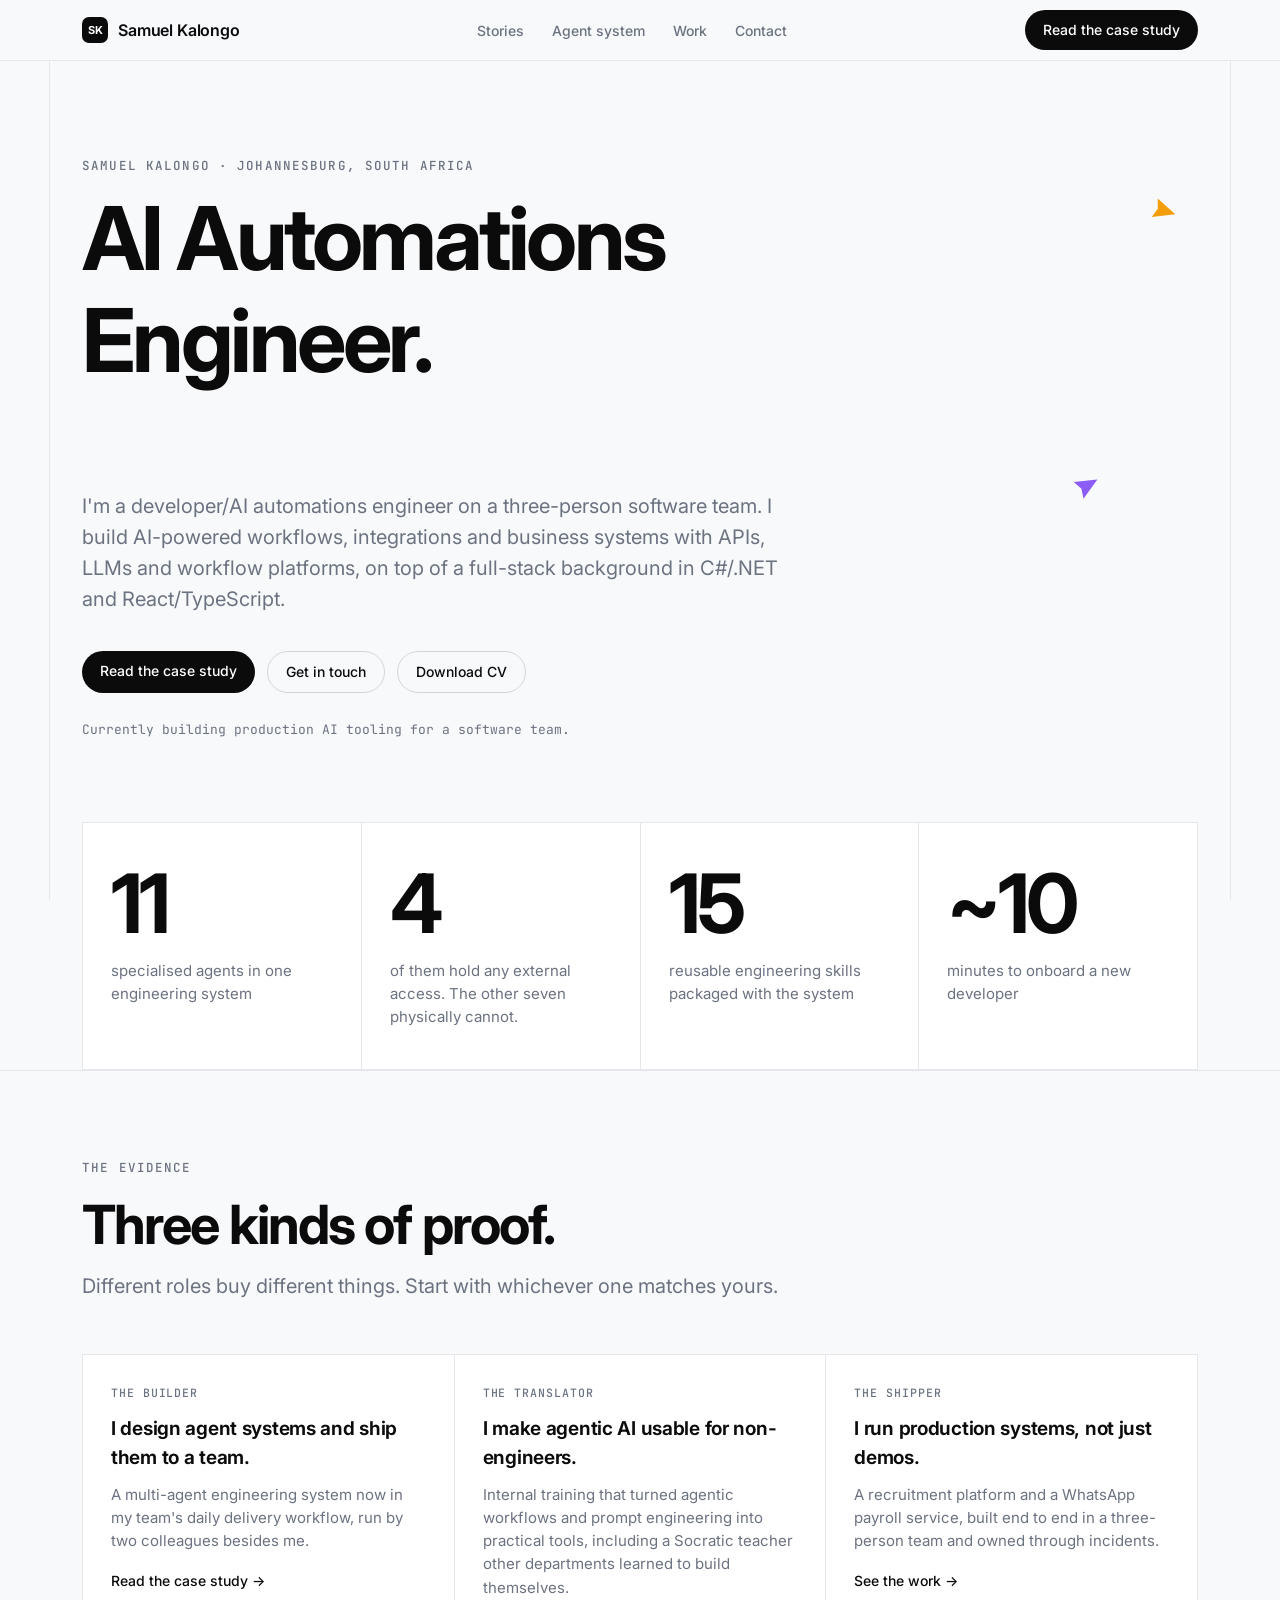
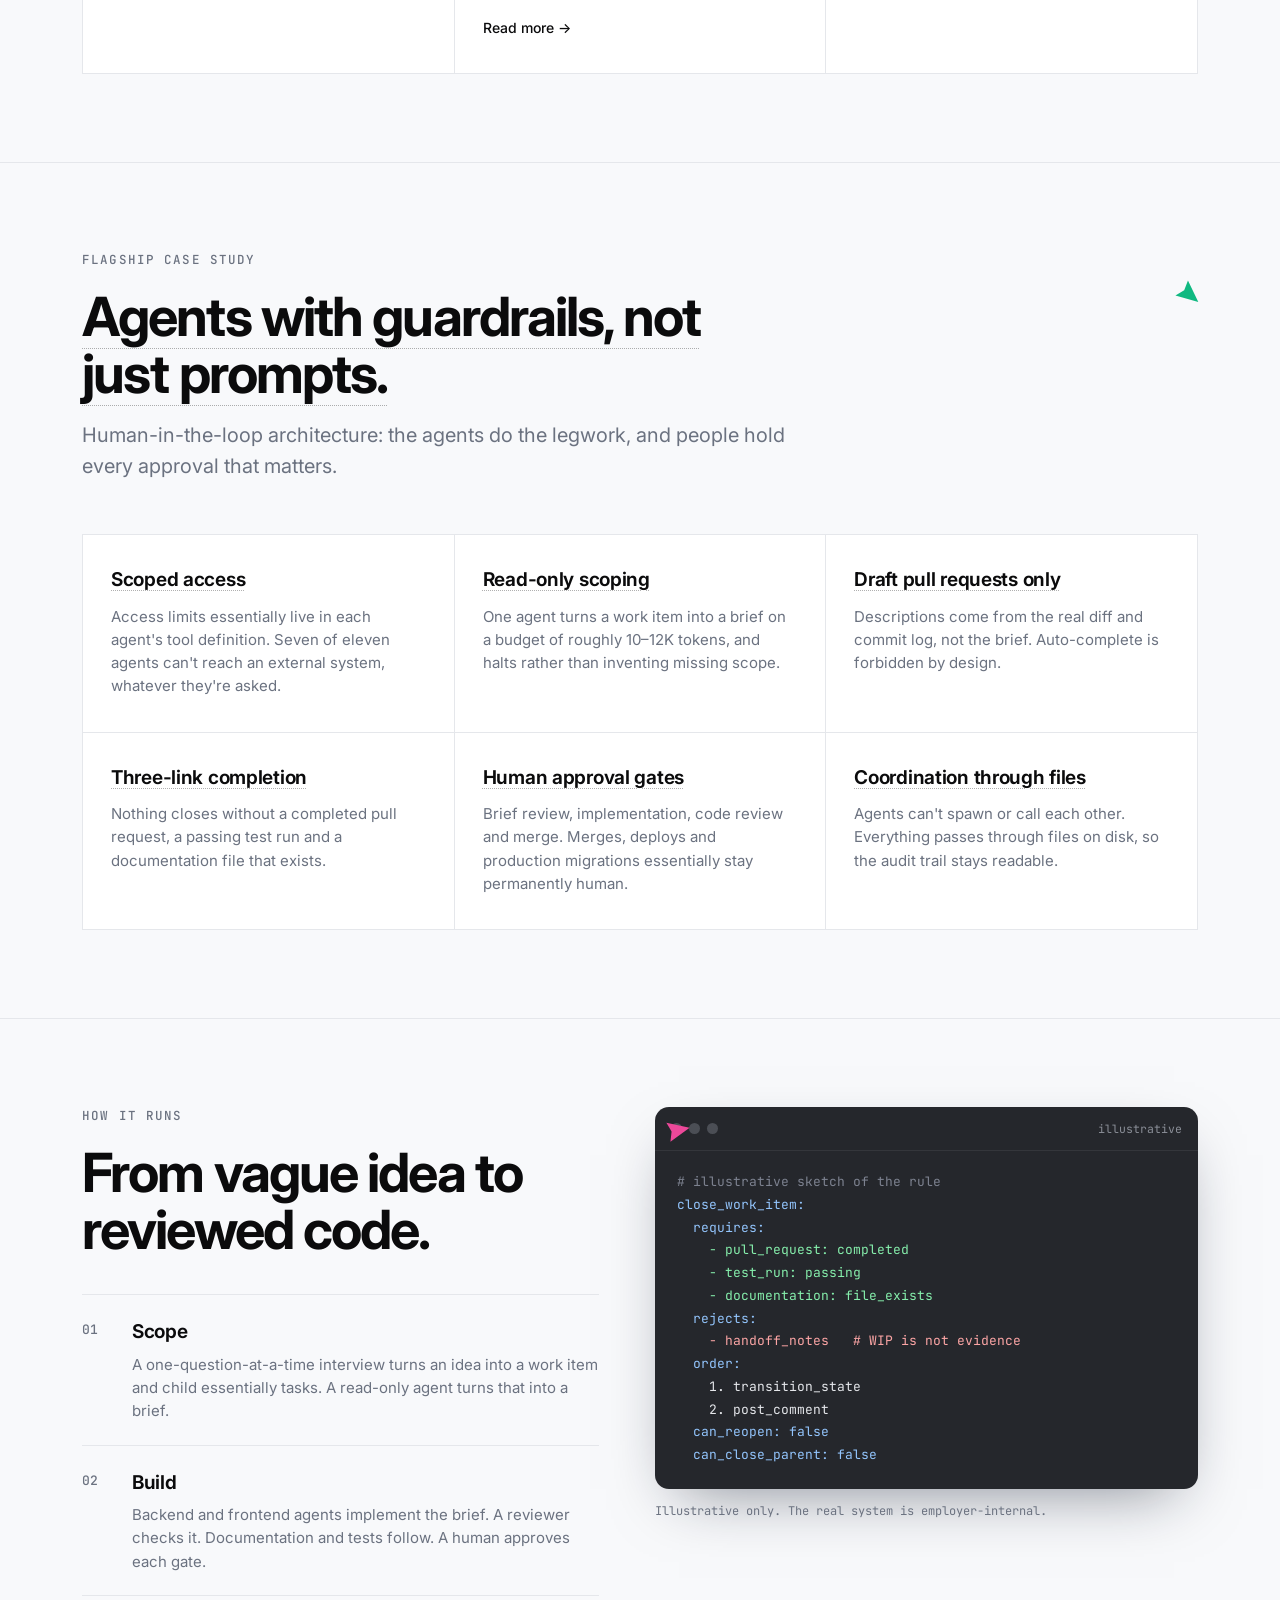
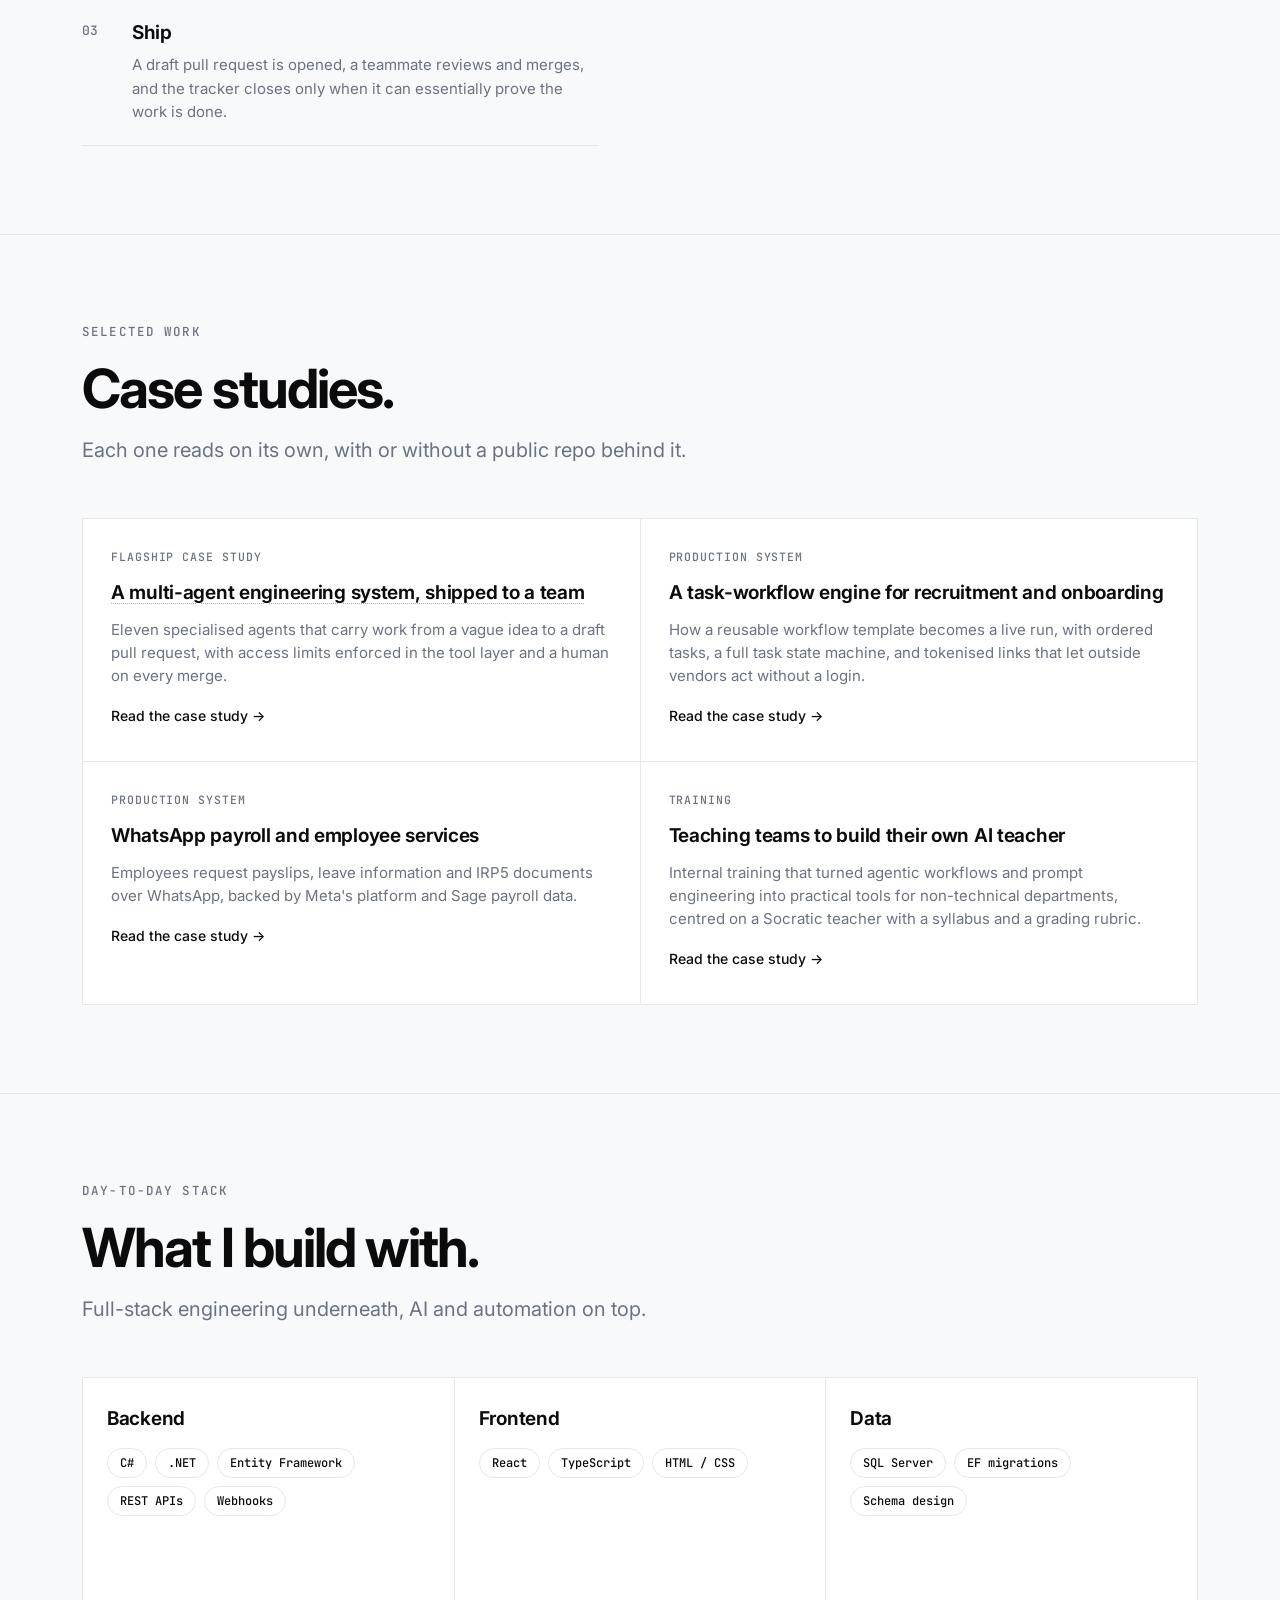
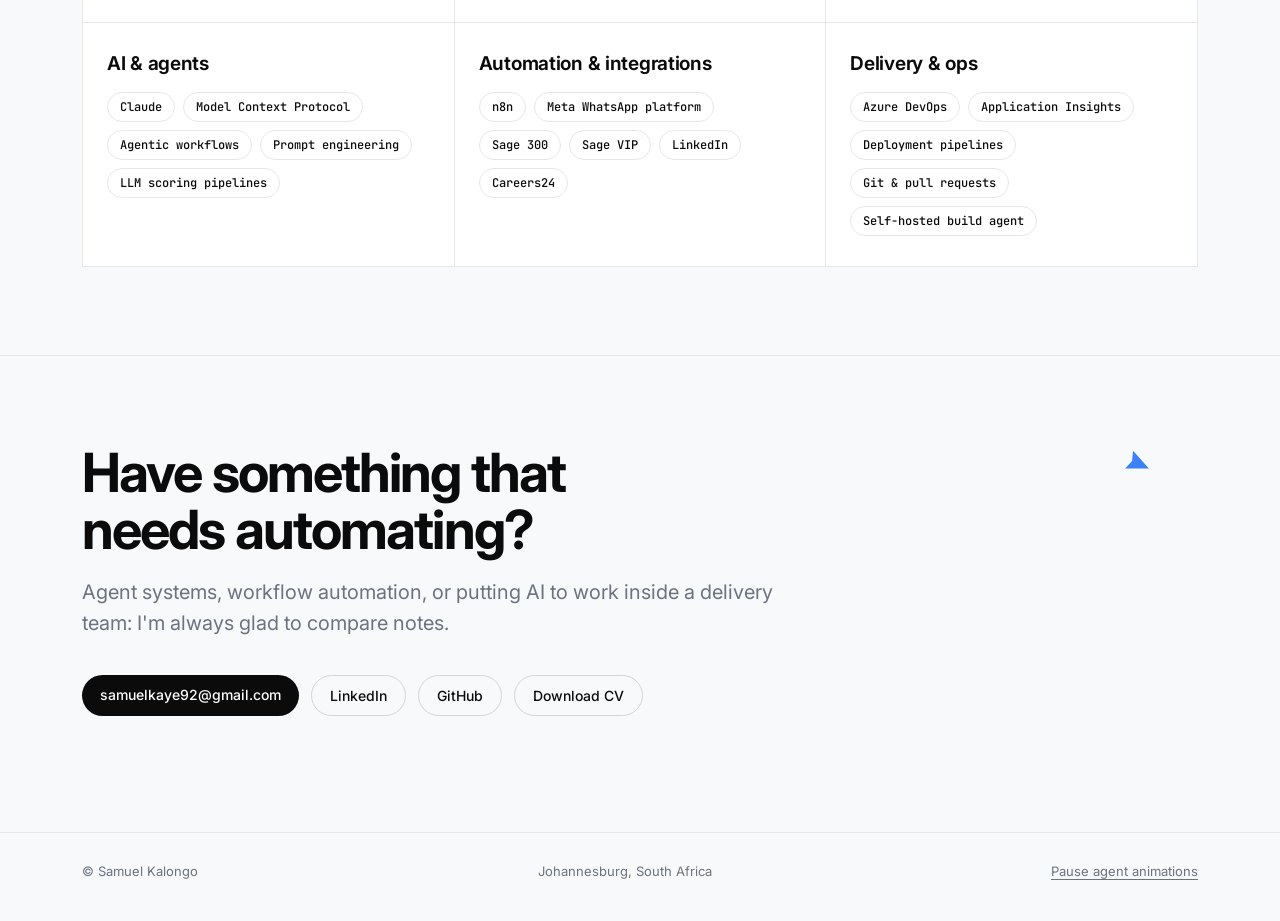
==== commit 8d818f8d: "Agents on phones: calm mode for reduced motion, pause toggle, 2-col stack Reduced-motion devices no " ====
--- a/index.html
+++ b/index.html
@@ -11,10 +11,18 @@
 <link href="https://fonts.googleapis.com/css2?family=Inter:wght@400;500;600;700&family=JetBrains+Mono:wght@400;500&display=swap" rel="stylesheet">
 <link rel="stylesheet" href="styles.css">
 <script>
-  // Progressive: no JS, reduced motion, or ?nofx all get the plain page with no intro.
+  // Agents run by default. A visitor can pause them (footer toggle) or add ?nofx. If the device asks for
+  // reduced motion we still show the agents, in a calmer form (no spinning intro, no card dragging).
   (function () {
-    var r = window.matchMedia && matchMedia('(prefers-reduced-motion: reduce)').matches;
-    if (!r && !/[?&]nofx/.test(location.search)) document.documentElement.classList.add('intro');
+    var d = document.documentElement, paused = false;
+    try { paused = localStorage.getItem('agents-paused') === '1'; } catch (e) {}
+    var off = paused || /[?&]nofx/.test(location.search);
+    var calm = window.matchMedia && matchMedia('(prefers-reduced-motion: reduce)').matches;
+    if (off) d.classList.add('agents-off');
+    if (calm) d.classList.add('calm');
+    if (!off && !calm) d.classList.add('intro');
+    // Failsafe: the intro must never trap a visitor, even if another script fails to load or throws.
+    setTimeout(function () { var i = document.getElementById('intro'); if (i) i.parentNode.removeChild(i); }, 4500);
   })();
 </script>
 </head>
@@ -255,7 +263,7 @@
 
 </main>
 
-<footer class="foot"><div class="wrap"><span>© Samuel Kalongo</span><span>Johannesburg, South Africa</span></div></footer>
+<footer class="foot"><div class="wrap"><span>© Samuel Kalongo</span><span>Johannesburg, South Africa</span><button type="button" class="linkbtn" id="motion-toggle"></button></div></footer>
 
 <script src="tooltip.js"></script>
 <script src="fx-edit.js"></script>
--- a/styles.css
+++ b/styles.css
@@ -200,3 +200,22 @@
   .case { padding: 48px 20px 72px; }
 }
 @media (max-width: 400px) { .brand .bn { display: none; } }
+
+/* The intro dismisses itself even with no JavaScript running. */
+.intro #intro { animation: introOut .5s ease 2.8s forwards; }
+@keyframes introOut { to { opacity: 0; visibility: hidden; pointer-events: none; } }
+#intro { pointer-events: none; }
+
+@media (max-width: 900px) { .stack { grid-auto-rows: auto; } }
+
+.linkbtn { background: none; border: 0; padding: 0; font: inherit; color: inherit; text-decoration: underline; text-underline-offset: 3px; cursor: pointer; }
+.linkbtn:hover { color: var(--ink); }
+
+/* the stack stays a 2-column grid on phones so the Arrange agent has a short drag */
+@media (max-width: 600px) {
+  .grid.stack { --cols: 2; }
+  .stack .cell { padding: 18px 14px 20px; }
+  .stack .cell h3 { font-size: 16px; margin-bottom: 8px; }
+  .stack .chips { gap: 6px; margin-top: 10px; }
+  .stack .chip { font-size: 11px; padding: 5px 9px; }
+}
